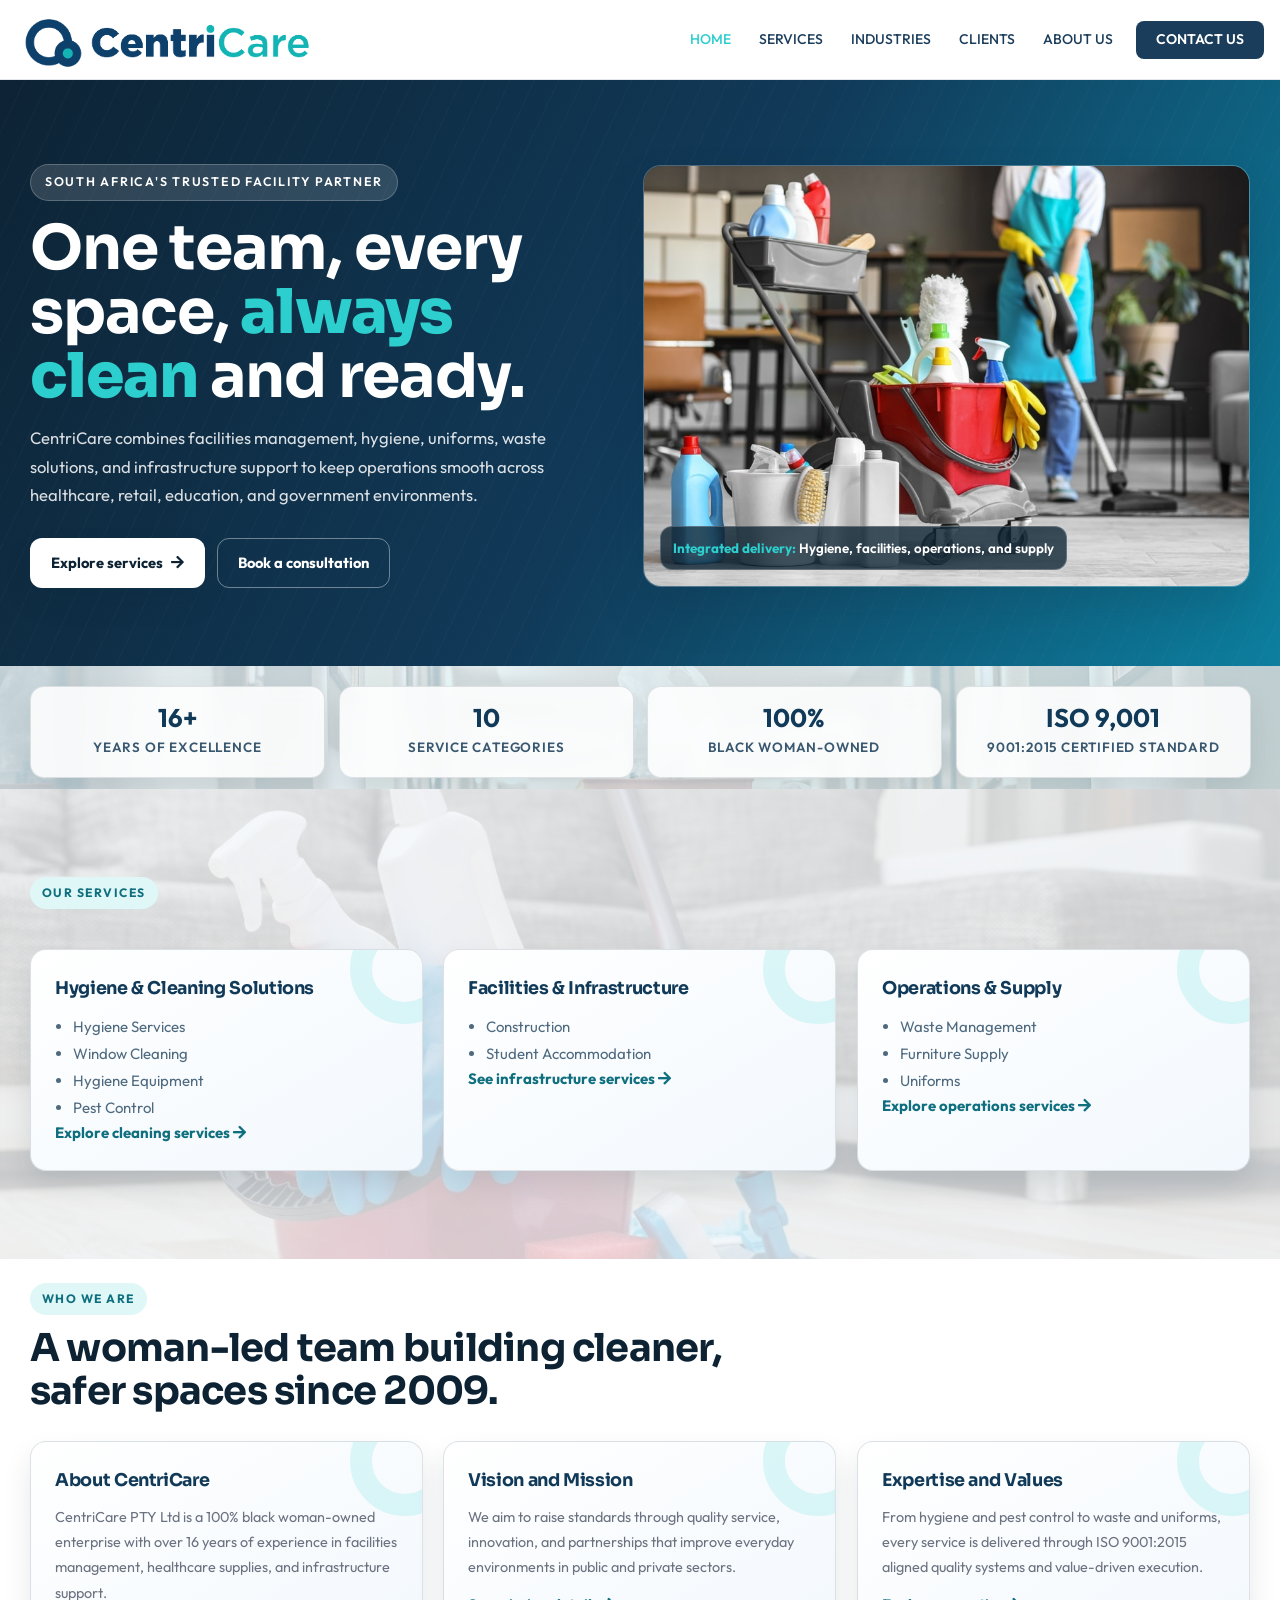
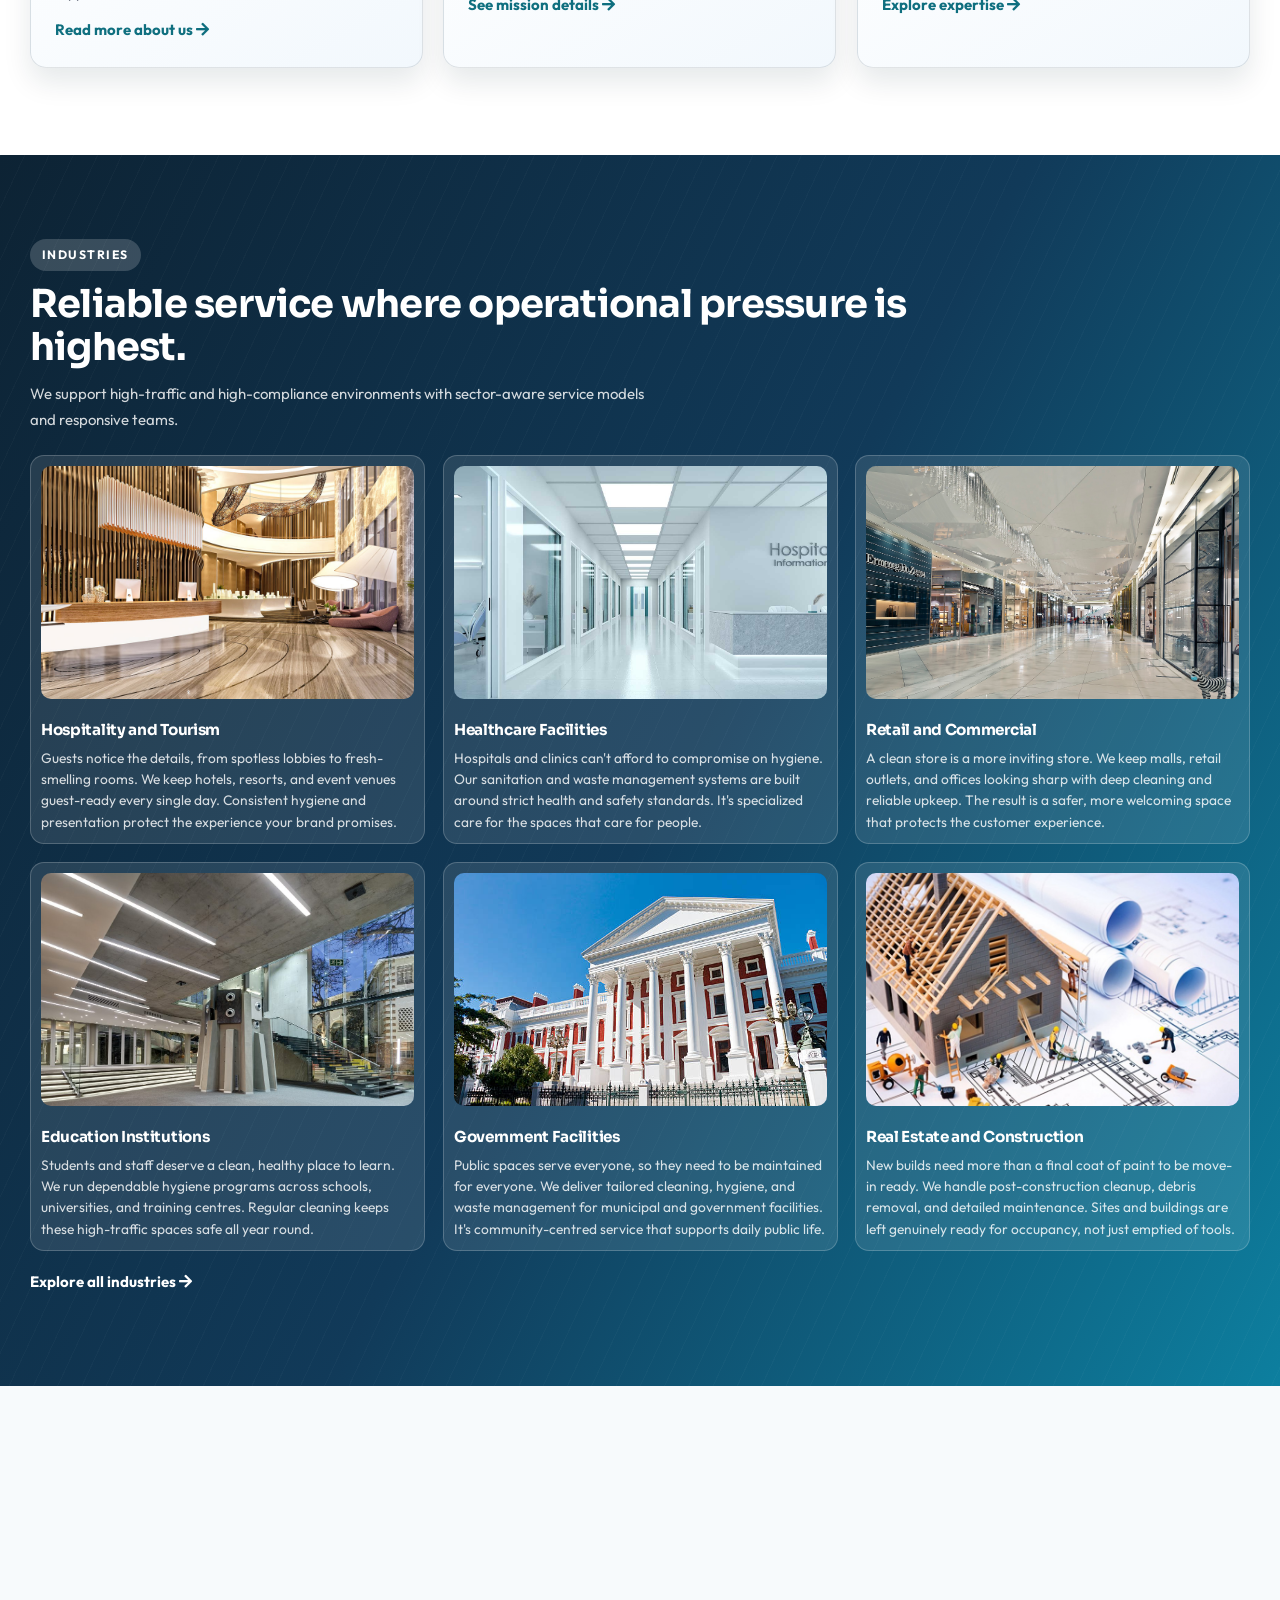
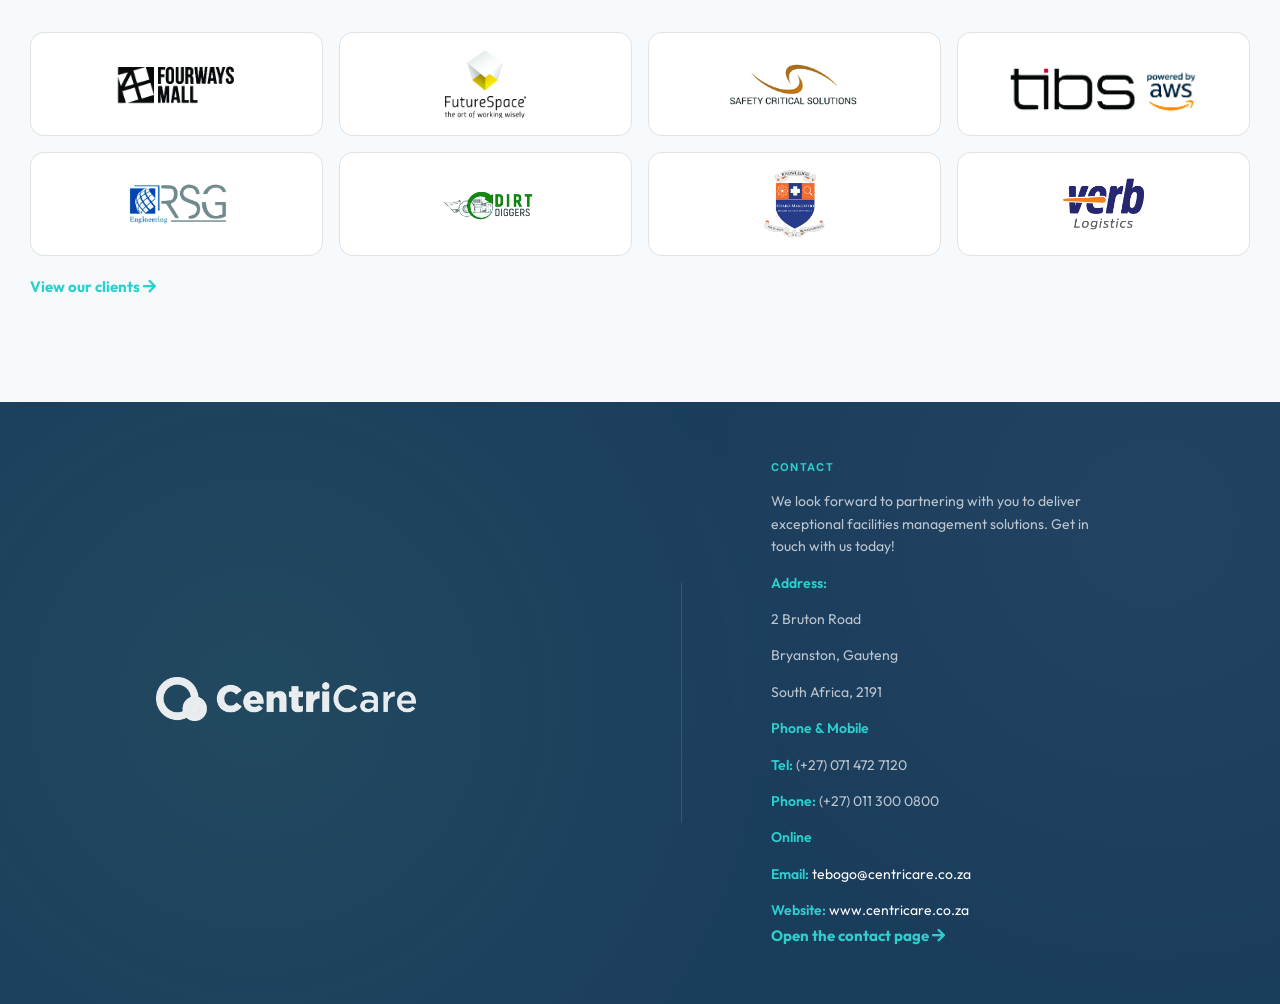
==== index.html @ 7c467eed "update the layout v2" ====
<!DOCTYPE html>
<html lang="en">

<head>
    <meta charset="utf-8">
    <meta content="width=device-width, initial-scale=1.0" name="viewport">
    <title>CentriCare | Facilities Management & Cleaning Services South Africa</title>
    <meta name="title" content="CentriCare | Facilities Management & Cleaning Services South Africa">
    <meta name="description" content="CentriCare provides facilities management, hygiene services, waste management, uniforms, and supply solutions in South Africa.">
    <meta name="robots" content="index, follow">
    <link href="img/favicon.png" rel="icon">
    <link href="https://cdnjs.cloudflare.com/ajax/libs/font-awesome/5.10.0/css/all.min.css" rel="stylesheet">
    <link href="css/pages.css?v=5" rel="stylesheet">
    <style>
        @import url('https://fonts.googleapis.com/css2?family=Sora:wght@300;400;500;600;700;800&family=Outfit:wght@400;500;600;700&display=swap');

        .cc-home-reinvent {
            --home-ink: #0d2334;
            --home-ocean: #113a59;
            --home-sky: #0d7f9f;
            --home-mint: #2dcece;
            --home-paper: #ffffff;
            --home-shadow: 0 24px 45px rgba(13, 35, 52, 0.16);
            --home-shadow-soft: 0 14px 28px rgba(13, 35, 52, 0.1);
            font-family: 'Outfit', 'DM Sans', sans-serif;
            color: var(--home-ink);
            background: radial-gradient(circle at 15% -5%, #d7f4ff 0%, rgba(215, 244, 255, 0) 40%), radial-gradient(circle at 90% 0%, rgba(45, 206, 206, 0.17) 0%, rgba(45, 206, 206, 0) 36%), #f7fafc;
        }

        .cc-home-reinvent h1,
        .cc-home-reinvent h2,
        .cc-home-reinvent h3,
        .cc-home-reinvent h4 {
            font-family: 'Sora', 'DM Sans', sans-serif;
            letter-spacing: -0.02em;
        }

        .cc-home-reinvent p {
            text-align: left;
        }

        .home-shell {
            width: min(1220px, calc(100% - 2.5rem));
            margin: 0 auto;
        }

        .home-hero {
            position: relative;
            overflow: hidden;
            background: linear-gradient(120deg, #0d2334 0%, #113a59 52%, #0d7f9f 100%);
            padding: 84px 0 78px;
            color: #ffffff;
        }

        .home-hero::before {
            content: '';
            position: absolute;
            inset: 0;
            background: repeating-linear-gradient(115deg, rgba(255, 255, 255, 0.05) 0, rgba(255, 255, 255, 0.05) 1px, transparent 1px, transparent 22px);
            opacity: 0.45;
            pointer-events: none;
        }

        .home-hero__layout {
            position: relative;
            display: grid;
            grid-template-columns: 1fr 1.06fr;
            gap: 40px;
            align-items: center;
            z-index: 1;
        }

        .home-kicker {
            display: inline-flex;
            align-items: center;
            gap: 8px;
            border-radius: 999px;
            background: rgba(255, 255, 255, 0.14);
            border: 1px solid rgba(255, 255, 255, 0.22);
            padding: 7px 14px;
            font-size: 0.78rem;
            text-transform: uppercase;
            letter-spacing: 0.14em;
            margin-bottom: 16px;
            font-weight: 600;
        }

        .home-title {
            font-size: clamp(2.2rem, 4.8vw, 4.1rem);
            line-height: 1.04;
            margin: 0 0 16px;
            max-width: 13ch;
            color: #fff;
        }

        .home-title strong {
            color: var(--home-mint);
            font-weight: 800;
        }

        .home-subtitle {
            margin: 0;
            font-size: 1.04rem;
            line-height: 1.72;
            max-width: 54ch;
            color: rgba(255, 255, 255, 0.85);
        }

        .home-hero__actions {
            margin-top: 28px;
            display: flex;
            flex-wrap: wrap;
            gap: 12px;
        }

        .home-hero__visual {
            position: relative;
            border-radius: 18px;
            overflow: hidden;
            border: 1px solid rgba(255, 255, 255, 0.22);
            box-shadow: var(--home-shadow);
            min-height: 420px;
            background: linear-gradient(165deg, rgba(255, 255, 255, 0.06), rgba(255, 255, 255, 0.02));
        }

        .home-hero__visual img {
            width: 100%;
            height: 100%;
            min-height: 420px;
            object-fit: cover;
            display: block;
        }

        .hero-visual__badge {
            position: absolute;
            left: 16px;
            bottom: 16px;
            background: rgba(13, 35, 52, 0.78);
            border: 1px solid rgba(255, 255, 255, 0.22);
            border-radius: 12px;
            padding: 10px 12px;
            color: #fff;
            font-size: 0.84rem;
            font-weight: 600;
        }

        .hero-visual__badge strong {
            color: var(--home-mint);
        }

        .home-btn {
            display: inline-flex;
            align-items: center;
            justify-content: center;
            gap: 8px;
            border-radius: 12px;
            padding: 12px 20px;
            font-size: 0.92rem;
            font-weight: 700;
            text-decoration: none;
            border: 1px solid transparent;
            transition: transform 0.25s ease, box-shadow 0.25s ease, background-color 0.25s ease;
        }

        .home-btn:hover {
            transform: translateY(-2px);
        }

        .home-btn--solid {
            background: #fff;
            color: var(--home-ink);
            box-shadow: var(--home-shadow-soft);
        }

        .home-btn--ghost {
            background: transparent;
            color: #fff;
            border-color: rgba(255, 255, 255, 0.4);
        }

        .home-hero__album {
            position: relative;
            min-height: 460px;
            perspective: 1000px;
        }

        .hero-album-card {
            position: absolute;
            width: min(260px, 42vw);
            background: #fff;
            border-radius: 16px;
            border: 1px solid rgba(13, 35, 52, 0.13);
            padding: 12px;
            box-shadow: var(--home-shadow);
            transform-origin: center center;
            transition: transform 0.35s ease;
            text-decoration: none;
            color: var(--home-ink);
            animation: heroFloat 5.5s ease-in-out infinite;
        }

        .hero-album-card:hover {
            transform: translateY(-8px) rotate(0deg) scale(1.02) !important;
        }

        .hero-album-card img {
            width: 100%;
            aspect-ratio: 4 / 3;
            object-fit: cover;
            border-radius: 10px;
            display: block;
            margin-bottom: 10px;
        }

        .hero-album-card span {
            display: inline-flex;
            align-items: center;
            justify-content: space-between;
            width: 100%;
            font-weight: 700;
            font-size: 0.88rem;
        }

        .hero-album-card--a { top: 6%; left: 10%; transform: rotate(-9deg); z-index: 2; animation-delay: 0.1s; }
        .hero-album-card--b { top: 2%; right: 8%; transform: rotate(8deg); z-index: 4; animation-delay: 0.9s; }
        .hero-album-card--c { top: 38%; left: 0; transform: rotate(-4deg); z-index: 5; animation-delay: 0.45s; }
        .hero-album-card--d { top: 44%; right: 4%; transform: rotate(10deg); z-index: 3; animation-delay: 1.2s; }
        .hero-album-card--e { top: 24%; left: 34%; transform: rotate(2deg); z-index: 6; animation-delay: 1.6s; }

        .home-stats {
            padding: 20px 0 0;
            margin-top: -38px;
            position: relative;
            z-index: 4;
        }

        .home-stats__inner {
            display: grid;
            gap: 14px;
            grid-template-columns: repeat(4, minmax(0, 1fr));
        }

        .home-stat {
            background: rgba(255, 255, 255, 0.86);
            border: 1px solid rgba(13, 35, 52, 0.12);
            backdrop-filter: blur(8px);
            padding: 18px 16px;
            border-radius: 14px;
            text-align: center;
            box-shadow: var(--home-shadow-soft);
        }

        .home-stat strong {
            display: block;
            color: var(--home-ocean);
            font-size: clamp(1.35rem, 2vw, 2rem);
            line-height: 1;
            margin-bottom: 4px;
        }

        .home-stat span {
            color: #39586f;
            font-size: 0.84rem;
            font-weight: 600;
            text-transform: uppercase;
            letter-spacing: 0.06em;
        }

        .home-merge {
            position: relative;
            overflow: hidden;
        }

        .home-merge::before {
            content: '';
            position: absolute;
            inset: 0;
            z-index: 0;
            opacity: 0.18;
            background-size: cover;
            background-position: center;
            filter: saturate(0.95);
            pointer-events: none;
        }

        .home-merge > section,
        .home-merge > .home-stats {
            position: relative;
            z-index: 1;
        }

        .home-merge--services::before {
            background-image: url('img/services/clean_3.jpg');
        }

        .home-merge--partners::before {
            background-image: url('img/clients/clean_3.jpg');
        }

        .home-section {
            padding: 88px 0;
        }

        .home-section--services,
        .home-section--about,
        .home-section--clients {
            position: relative;
            overflow: hidden;
        }

        .home-section--services::before,
        .home-section--about::before,
        .home-section--clients::before {
            content: '';
            position: absolute;
            inset: 0;
            z-index: 0;
            opacity: 0.18;
            background-size: cover;
            background-position: center;
            filter: saturate(0.95);
        }

        .home-section--services::before {
            background-image: url('img/services/clean_4.jpg');
        }

        .home-section--about::before {
            /* background-image: url('img/services/clean_2.jpg'); */
        }

        .home-section--services .home-shell,
        .home-section--about .home-shell,
        .home-section--clients .home-shell {
            position: relative;
            z-index: 1;
        }

        .service-group-list {
            margin: 0;
            padding-left: 18px;
            line-height: 1.8;
            color: #4f6a7f;
        }

        .section-head {
            max-width: 760px;
            margin-bottom: 28px;
        }

        .section-head__kicker {
            display: inline-flex;
            border-radius: 999px;
            background: #dff8f7;
            color: #0f6f7f;
            font-size: 0.76rem;
            font-weight: 700;
            letter-spacing: 0.12em;
            text-transform: uppercase;
            padding: 6px 12px;
            margin-bottom: 12px;
        }

        .section-head h2 {
            margin: 0 0 12px;
            color: var(--home-ink);
            font-size: clamp(1.7rem, 3vw, 2.8rem);
            line-height: 1.12;
        }

        .section-head p {
            margin: 0;
            color: #4f6a7f;
            max-width: 62ch;
            line-height: 1.72;
        }

        .service-album {
            display: grid;
            gap: 22px;
            grid-template-columns: repeat(5, minmax(0, 1fr));
        }

        .service-album-card {
            position: relative;
            display: block;
            padding: 10px;
            background: var(--home-paper);
            border-radius: 14px;
            border: 1px solid rgba(13, 35, 52, 0.14);
            box-shadow: var(--home-shadow-soft);
            text-decoration: none;
            color: var(--home-ink);
            transition: transform 0.28s ease, box-shadow 0.28s ease;
        }

        .service-album-card img {
            width: 100%;
            aspect-ratio: 4 / 5;
            object-fit: cover;
            border-radius: 10px;
            display: block;
        }

        .service-album-card h3 { margin: 10px 0 2px; font-size: 0.92rem; color: var(--home-ocean); }
        .service-album-card p { margin: 0; font-size: 0.74rem; color: #5b768c; text-transform: uppercase; letter-spacing: 0.07em; font-weight: 700; }
        .service-album-card:hover { transform: translateY(-8px) rotate(0deg) scale(1.02) !important; box-shadow: var(--home-shadow); }

        .tilt-left { transform: rotate(-4deg); }
        .tilt-right { transform: rotate(4deg); }
        .tilt-soft-left { transform: rotate(-2deg); }
        .tilt-soft-right { transform: rotate(2deg); }

        .story-grid {
            display: grid;
            grid-template-columns: repeat(3, minmax(0, 1fr));
            gap: 20px;
        }

        .story-card {
            position: relative;
            overflow: hidden;
            background: linear-gradient(150deg, #ffffff 0%, #f2f8fd 100%);
            border: 1px solid rgba(13, 35, 52, 0.12);
            border-radius: 16px;
            padding: 24px;
            box-shadow: var(--home-shadow-soft);
        }

        .story-card h3 { margin: 0 0 10px; color: var(--home-ocean); font-size: 1.1rem; }
        .story-card p { margin: 0 0 12px; color: #4f6a7f; line-height: 1.72; font-size: 0.95rem; }
        .story-card a { color: #0f6f7f; font-weight: 700; text-decoration: none; }
        .story-card::after { content: ''; position: absolute; top: -36px; right: -38px; width: 110px; height: 110px; border: 22px solid rgba(45, 206, 206, 0.15); border-radius: 50%; pointer-events: none; }

        .industry-pins {
            background: linear-gradient(160deg, #0f2b43 0%, #0f3d5e 62%, #0f6f7f 100%);
            color: #fff;
            border-radius: 24px;
            padding: 28px;
            position: relative;
            overflow: hidden;
        }

        .industry-pins::before { content: ''; position: absolute; inset: 0; background: radial-gradient(circle at 30% 20%, rgba(45, 206, 206, 0.3) 0%, rgba(45, 206, 206, 0) 40%); pointer-events: none; }

        .industry-grid {
            position: relative;
            z-index: 1;
            display: grid;
            grid-template-columns: repeat(3, minmax(0, 1fr));
            gap: 18px;
        }

        .industry-card { background: rgba(255, 255, 255, 0.1); border: 1px solid rgba(255, 255, 255, 0.2); border-radius: 14px; padding: 10px; backdrop-filter: blur(3px); }
        .industry-card img { width: 100%; aspect-ratio: 16 / 10; object-fit: cover; border-radius: 10px; margin-bottom: 10px; }
        .industry-card h3 { margin: 0 0 6px; font-size: 0.95rem; color: #fff; }
        .industry-card p { margin: 0; color: rgba(255, 255, 255, 0.82); font-size: 0.86rem; line-height: 1.55; }

        .clients-grid {
            display: grid;
            grid-template-columns: repeat(4, minmax(0, 1fr));
            gap: 16px;
        }

        .client-tile { background: #fff; border: 1px solid rgba(13, 35, 52, 0.12); border-radius: 14px; padding: 14px; display: flex; align-items: center; justify-content: center; min-height: 104px; transition: transform 0.25s ease, box-shadow 0.25s ease; }
        .client-tile:hover { transform: translateY(-4px); box-shadow: var(--home-shadow-soft); }
        .client-tile img { max-width: 100%; max-height: 68px; object-fit: contain; }

        @keyframes ccRotateIn {
            from { opacity: 0; transform: rotate(-10deg) scale(0.88); }
            to { opacity: 1; transform: rotate(0deg) scale(1); }
        }

        @keyframes ccSlideUp {
            from { opacity: 0; transform: translateY(32px); }
            to { opacity: 1; transform: translateY(0); }
        }

        [data-animate="rotate-in"].is-visible { animation-name: ccRotateIn; animation-duration: 0.72s; animation-fill-mode: both; animation-timing-function: cubic-bezier(0.2, 0.8, 0.2, 1); }
        [data-animate="slide-up"].is-visible { animation-name: ccSlideUp; animation-duration: 0.64s; animation-fill-mode: both; animation-timing-function: ease-out; }

        @media (max-width: 1160px) {
            .home-hero__layout { grid-template-columns: 1fr; gap: 30px; }
            .home-hero__album { min-height: 390px; max-width: 640px; margin: 0 auto; }
            .service-album { grid-template-columns: repeat(3, minmax(0, 1fr)); }
            .industry-grid, .story-grid, .home-stats__inner { grid-template-columns: repeat(2, minmax(0, 1fr)); }
            .clients-grid { grid-template-columns: repeat(3, minmax(0, 1fr)); }
            .home-hero__visual,
            .home-hero__visual img {
                min-height: 360px;
            }
        }

        @media (max-width: 760px) {
            .home-hero { padding: 64px 0 62px; }
            .home-shell { width: min(1220px, calc(100% - 1.2rem)); }
            .home-hero__album { min-height: auto; display: grid; grid-template-columns: 1fr 1fr; gap: 12px; }
            .hero-album-card { position: relative; width: 100%; top: auto !important; left: auto !important; right: auto !important; transform: rotate(0deg) !important; animation: none; }
            .home-hero__visual,
            .home-hero__visual img {
                min-height: 290px;
            }
            .home-stats { margin-top: -22px; }
            .home-section { padding: 70px 0; }
            .service-album, .industry-grid, .story-grid, .clients-grid, .home-stats__inner { grid-template-columns: 1fr; }
            .service-album-card, .tilt-left, .tilt-right, .tilt-soft-left, .tilt-soft-right { transform: rotate(0deg); }
        }

        @media (prefers-reduced-motion: reduce) {
            [data-animate], [data-animate].is-visible, .hero-album-card {
                animation: none !important;
                transition: none !important;
                transform: none !important;
                opacity: 1 !important;
            }
        }
    </style>
</head>

<body class="cc-storefront cc-home-reinvent">
    <nav class="cc-nav">
        <a href="index" class="cc-nav__brand">
            <img src="./img/CentriCare-logo.png" alt="CentriCare Logo" class="cc-nav__logo">
        </a>
        <button class="cc-nav__toggle" id="navToggle" aria-label="Toggle menu" aria-expanded="false">
            <span></span><span></span><span></span>
        </button>
        <div class="cc-nav__menu" id="navMenu">
            <a href="index" class="cc-nav__link active">Home</a>
            <a href="services" class="cc-nav__link">Services</a>
            <a href="industries" class="cc-nav__link">Industries</a>
            <a href="clients" class="cc-nav__link">Clients</a>
            <a href="about" class="cc-nav__link">About Us</a>
            <a href="contact" class="cc-nav__cta">Contact Us</a>
        </div>
    </nav>

    <section id="header" class="home-hero">
        <div class="home-shell home-hero__layout">
            <div>
                <div class="home-kicker" data-animate="fade-up">South Africa&apos;s trusted facility partner</div>
                <h1 class="home-title" data-animate="fade-up" style="animation-delay:0.08s;">
                    One team, every space, <strong>always clean</strong> and ready.
                </h1>
                <p class="home-subtitle" data-animate="fade-up" style="animation-delay:0.16s;">
                    CentriCare combines facilities management, hygiene, uniforms, waste solutions, and infrastructure support to keep operations smooth across healthcare, retail, education, and government environments.
                </p>
                <div class="home-hero__actions" data-animate="fade-up" style="animation-delay:0.24s;">
                    <a class="home-btn home-btn--solid" href="services">Explore services <i class="fas fa-arrow-right"></i></a>
                    <a class="home-btn home-btn--ghost" href="contact">Book a consultation</a>
                </div>
            </div>

            <div class="home-hero__visual" data-animate="fade-left" style="animation-delay:0.16s;" aria-label="Facilities service preview">
                <img src="img/services/clean_2.jpg" alt="CentriCare team delivering facilities and hygiene services">
                <div class="hero-visual__badge"><strong>Integrated delivery:</strong> Hygiene, facilities, operations, and supply</div>
            </div>
        </div>
    </section>

    <div class="home-merge home-merge--services">
        <section class="home-stats">
            <div class="home-shell">
                <div class="home-stats__inner" style="padding-bottom:10px;">
                    <div class="home-stat" data-animate="slide-up" style="animation-delay:0.06s;">
                        <strong class="count-up" data-target="16" data-suffix="+">0</strong>
                        <span>Years of excellence</span>
                    </div>
                    <div class="home-stat" data-animate="slide-up" style="animation-delay:0.12s;">
                        <strong class="count-up" data-target="10">0</strong>
                        <span>Service categories</span>
                    </div>
                    <div class="home-stat" data-animate="slide-up" style="animation-delay:0.18s;">
                        <strong class="count-up" data-target="100" data-suffix="%">0</strong>
                        <span>Black woman-owned</span>
                    </div>
                    <div class="home-stat" data-animate="slide-up" style="animation-delay:0.24s;">
                        <strong class="count-up" data-target="9001" data-prefix="ISO ">0</strong>
                        <span>9001:2015 certified standard</span>
                    </div>
                </div>
            </div>
        </section>

        <section id="services" class="home-section home-section--services">
            <div class="home-shell">
                <header class="section-head">
                    <span class="section-head__kicker" data-animate="fade-up">Our Services</span>
                </header>

                <div class="story-grid">
                    <article class="story-card" data-animate="fade-right">
                        <h3>Hygiene & Cleaning Solutions</h3>
                        <ul class="service-group-list">
                            <li>Hygiene Services</li>
                            <li>Window Cleaning</li>
                            <li>Hygiene Equipment</li>
                            <li>Pest Control</li>
                        </ul>
                        <a href="services#hygiene-services">Explore cleaning services <i class="fas fa-arrow-right"></i></a>
                    </article>
                    <article class="story-card" data-animate="fade-up" style="animation-delay:0.09s;">
                        <h3>Facilities & Infrastructure</h3>
                        <ul class="service-group-list">
                            <li>Construction</li>
                            <li>Student Accommodation</li>
                        </ul>
                        <a href="services#construction">See infrastructure services <i class="fas fa-arrow-right"></i></a>
                    </article>
                    <article class="story-card" data-animate="fade-left" style="animation-delay:0.14s;">
                        <h3>Operations & Supply</h3>
                        <ul class="service-group-list">
                            <li>Waste Management</li>
                            <li>Furniture Supply</li>
                            <li>Uniforms</li>
                        </ul>
                        <a href="services#waste-management">Explore operations services <i class="fas fa-arrow-right"></i></a>
                    </article>
                </div>
            </div>
        </section>
    </div>

    <section id="about" class="home-section home-section--about" style="padding-top:24px;">
        <div class="home-shell">
            <header class="section-head">
                <span class="section-head__kicker" data-animate="fade-up">Who We Are</span>
                <h2 data-animate="fade-up" style="animation-delay:0.05s;">A woman-led team building cleaner, safer spaces since 2009.</h2>
            </header>
            <div class="story-grid">
                <article class="story-card" data-animate="fade-right">
                    <h3>About CentriCare</h3>
                    <p>CentriCare PTY Ltd is a 100% black woman-owned enterprise with over 16 years of experience in facilities management, healthcare supplies, and infrastructure support.</p>
                    <a href="about#about_about">Read more about us <i class="fas fa-arrow-right"></i></a>
                </article>
                <article class="story-card" data-animate="fade-up" style="animation-delay:0.09s;">
                    <h3>Vision and Mission</h3>
                    <p>We aim to raise standards through quality service, innovation, and partnerships that improve everyday environments in public and private sectors.</p>
                    <a href="about#mission_about">See mission details <i class="fas fa-arrow-right"></i></a>
                </article>
                <article class="story-card" data-animate="fade-left" style="animation-delay:0.14s;">
                    <h3>Expertise and Values</h3>
                    <p>From hygiene and pest control to waste and uniforms, every service is delivered through ISO 9001:2015 aligned quality systems and value-driven execution.</p>
                    <a href="expertise">Explore expertise <i class="fas fa-arrow-right"></i></a>
                </article>
            </div>
        </div>
    </section>

    <section id="industries" class="home-hero" style="padding-top:5;">
        <div class="home-shell">
            <div  data-animate="fade-up">
                <header class="section-head" style="margin-bottom:22px;max-width:900px;">
                    <span class="section-head__kicker" style="background:rgba(255,255,255,0.18);color:#fff;" data-animate="fade-up">Industries</span>
                    <h2 style="color:#fff;animation-delay:0.05s;" data-animate="fade-up">Reliable service where operational pressure is highest.</h2>
                    <p style="color:rgba(255,255,255,0.82);animation-delay:0.1s;" data-animate="fade-up">We support high-traffic and high-compliance environments with sector-aware service models and responsive teams.</p>
                </header>

                <div class="industry-grid">
                    <article class="industry-card" data-animate="scale-in"><img src="img/industries/hotel.jpg" alt="Hospitality and tourism operations"><h3>Hospitality and Tourism</h3><p>Guests notice the details, from spotless lobbies to fresh-smelling rooms. We keep hotels, resorts, and event venues guest-ready every single day. Consistent hygiene and presentation protect the experience your brand promises.</p></article>
                    <article class="industry-card" data-animate="scale-in" style="animation-delay:0.08s;"><img src="img/industries/hospital.jpg" alt="Healthcare facilities"><h3>Healthcare Facilities</h3><p>Hospitals and clinics can't afford to compromise on hygiene. Our sanitation and waste management systems are built around strict health and safety standards. It's specialized care for the spaces that care for people.</p></article>
                    <article class="industry-card" data-animate="scale-in" style="animation-delay:0.16s;"><img src="img/industries/shop.jpg" alt="Retail environments"><h3>Retail and Commercial</h3><p>A clean store is a more inviting store. We keep malls, retail outlets, and offices looking sharp with deep cleaning and reliable upkeep. The result is a safer, more welcoming space that protects the customer experience.</p></article>
                    <article class="industry-card" data-animate="scale-in" style="animation-delay:0.24s;"><img src="img/industries/aula.jpg" alt="Education institutions"><h3>Education Institutions</h3><p>Students and staff deserve a clean, healthy place to learn. We run dependable hygiene programs across schools, universities, and training centres. Regular cleaning keeps these high-traffic spaces safe all year round.</p></article>
                    <article class="industry-card" data-animate="scale-in" style="animation-delay:0.32s;"><img src="img/industries/government.jpg" alt="Government facilities"><h3>Government Facilities</h3><p>Public spaces serve everyone, so they need to be maintained for everyone. We deliver tailored cleaning, hygiene, and waste management for municipal and government facilities. It's community-centred service that supports daily public life.</p></article>
                    <article class="industry-card" data-animate="scale-in" style="animation-delay:0.4s;"><img src="img/services/construction.jpg" alt="Construction sites"><h3>Real Estate and Construction</h3><p>New builds need more than a final coat of paint to be move-in ready. We handle post-construction cleanup, debris removal, and detailed maintenance. Sites and buildings are left genuinely ready for occupancy, not just emptied of tools.</p></article>
                </div>

                <p style="margin-top:18px;"><a href="industries" class="text-white text-decoration-none fw-bold">Explore all industries <i class="fas fa-arrow-right"></i></a></p>
            </div>
        </div>
    </section>

    <section id="clients" class="home-section home-section--clients" style="padding-top:5;">
        <div class="home-shell">
            <header class="section-head">
                <span class="section-head__kicker" data-animate="fade-up">Clients</span>
                <h2 data-animate="fade-up" style="animation-delay:0.05s;">Trusted by organizations that need reliability every day.</h2>
            </header>

            <div class="clients-grid">
                <div class="client-tile" data-animate="slide-up"><img src="./img/clients/img55.jpg" alt="Fourways Mall logo"></div>
                <div class="client-tile" data-animate="slide-up" style="animation-delay:0.05s;"><img src="./img/clients/img56.jpg" alt="Future Space logo"></div>
                <div class="client-tile" data-animate="slide-up" style="animation-delay:0.1s;"><img src="./img/clients/img57.jpg" alt="Safety Critical Solutions logo"></div>
                <div class="client-tile" data-animate="slide-up" style="animation-delay:0.15s;"><img src="./img/clients/img58.jpg" alt="Tibs logo"></div>
                <div class="client-tile" data-animate="slide-up" style="animation-delay:0.2s;"><img src="./img/clients/img59.jpg" alt="RSG Engineering logo"></div>
                <div class="client-tile" data-animate="slide-up" style="animation-delay:0.25s;"><img src="./img/clients/img60.jpg" alt="Dirt Diggers logo"></div>
                <div class="client-tile" data-animate="slide-up" style="animation-delay:0.3s;"><img src="./img/clients/smu.jpg" alt="SMU logo"></div>
                <div class="client-tile" data-animate="slide-up" style="animation-delay:0.35s;"><img src="./img/clients/verb.jpg" alt="Verb logo"></div>
            </div>

            <p style="margin-top:18px;"><a class="fw-bold text-teal text-decoration-none" href="clients">View our clients <i class="fas fa-arrow-right"></i></a></p>
        </div>
    </section>

    <section id="contact" class="contact-section">
        <div class="container">
            <div class="row align-items-center">
                <div class="col-md-6">
                    <div class="logo-container">
                        <img src="./img/CentriCare-logo-inverse.png" alt="CentriCare Logo White" width="100%">
                    </div>
                </div>

                <div class="col-md-1 d-none d-md-block">
                    <div class="v-line"></div>
                </div>

                <div class="col-md-5 ps-md-5">
                    <h6 class="contact-header">Contact</h6>
                    <p class="contact-detail">We look forward to partnering with you to deliver exceptional facilities management solutions. Get in touch with us today!</p>
                    <p class="contact-detail"><span class="text-teal">Address:</span></p>
                    <p class="contact-detail">2 Bruton Road</p>
                    <p class="contact-detail">Bryanston, Gauteng</p>
                    <p class="contact-detail">South Africa, 2191</p>

                    <p class="contact-detail"><span class="text-teal">Phone & Mobile</span></p>
                    <p class="contact-detail"><span class="text-teal">Tel:</span> (+27) 071 472 7120</p>
                    <p class="contact-detail"><span class="text-teal">Phone:</span> (+27) 011 300 0800</p>

                    <p class="contact-detail"><span class="text-teal">Online</span></p>
                    <p class="contact-detail"><span class="text-teal">Email:</span>
                        <a href="mailto:tebogo@centricare.co.za" class="text-white text-decoration-none">tebogo@centricare.co.za</a>
                    </p>
                    <p class="contact-detail"><span class="text-teal">Website:</span>
                        <a href="https://www.centricare.co.za" class="text-white text-decoration-none" target="_blank">www.centricare.co.za</a>
                    </p>

                    <a class="fw-bold text-teal text-decoration-none" href="contact">Open the contact page <i class="fas fa-arrow-right"></i></a>
                </div>
            </div>
        </div>
    </section>

    <a href="#header" class="back-to-top" aria-label="Back to top"><i class="fas fa-arrow-up"></i></a>

    <script>
        const navToggle = document.getElementById('navToggle');
        const navMenu = document.getElementById('navMenu');

        if (navToggle && navMenu) {
            navToggle.addEventListener('click', () => {
                const isOpen = navMenu.classList.toggle('is-open');
                navToggle.setAttribute('aria-expanded', String(isOpen));
            });

            navMenu.querySelectorAll('a').forEach(link => {
                link.addEventListener('click', () => {
                    navMenu.classList.remove('is-open');
                    navToggle.setAttribute('aria-expanded', 'false');
                });
            });
        }

        (function() {
            var els = document.querySelectorAll('[data-animate]');
            if (!els.length) return;
            if ('IntersectionObserver' in window) {
                var io = new IntersectionObserver(function(entries) {
                    entries.forEach(function(entry) {
                        if (entry.isIntersecting) {
                            entry.target.classList.add('is-visible');
                            io.unobserve(entry.target);
                        }
                    });
                }, { threshold: 0.1 });
                els.forEach(function(el) { io.observe(el); });
            } else {
                els.forEach(function(el) { el.classList.add('is-visible'); });
            }
        })();

        (function() {
            var counters = document.querySelectorAll('.count-up[data-target]');
            if (!counters.length) return;

            function animateCounter(el) {
                var target = Number(el.getAttribute('data-target')) || 0;
                var prefix = el.getAttribute('data-prefix') || '';
                var suffix = el.getAttribute('data-suffix') || '';
                var duration = 1500;
                var start = 0;
                var startTime = null;

                function step(timestamp) {
                    if (!startTime) startTime = timestamp;
                    var progress = Math.min((timestamp - startTime) / duration, 1);
                    var eased = 1 - Math.pow(1 - progress, 3);
                    var value = Math.floor(start + (target - start) * eased);
                    el.textContent = prefix + value.toLocaleString() + suffix;
                    if (progress < 1) {
                        requestAnimationFrame(step);
                    } else {
                        el.textContent = prefix + target.toLocaleString() + suffix;
                    }
                }

                requestAnimationFrame(step);
            }

            if ('IntersectionObserver' in window) {
                var seen = new WeakSet();
                var counterObserver = new IntersectionObserver(function(entries) {
                    entries.forEach(function(entry) {
                        if (entry.isIntersecting && !seen.has(entry.target)) {
                            seen.add(entry.target);
                            animateCounter(entry.target);
                            counterObserver.unobserve(entry.target);
                        }
                    });
                }, { threshold: 0.35 });

                counters.forEach(function(counter) {
                    counterObserver.observe(counter);
                });
            } else {
                counters.forEach(function(counter) {
                    animateCounter(counter);
                });
            }
        })();

        var btt = document.querySelector('.back-to-top');
        if (btt) {
            btt.style.opacity = '0';
            btt.style.transition = 'opacity 0.3s';
            window.addEventListener('scroll', function() {
                btt.style.opacity = window.scrollY > 400 ? '1' : '0';
            });
        }
    </script>
</body>

</html>
---- css/pages.css ----
/* =====================================================
   CentriCare — pages.css
   Unified design system for index.html, services.html,
   industries.html. Zero Bootstrap dependency.
   Incorporates full uniform.css design system.
   ===================================================== */

@import url('https://fonts.googleapis.com/css2?family=DM+Sans:ital,opsz,wght@0,9..40,300;0,9..40,400;0,9..40,500;0,9..40,600;0,9..40,700;1,9..40,400&family=DM+Mono:wght@400;500&display=swap');

/* =====================================================
   DESIGN TOKENS
   ===================================================== */
:root {
    /* Brand */
    --cc-teal:           #2dcece;   /* ← cyan from "ONE STOP" & logo accent & button */
    --cc-teal-light:     rgba(45, 206, 206, 0.13);
    --cc-teal-mid:       rgba(45, 206, 206, 0.30);
    --cc-navy:           #1b3d5c;   /* ← deep navy background */
    --cc-navy-soft:      rgba(27, 61, 92, 0.07);
    --cc-navy-border:    rgba(27, 61, 92, 0.12);
    --cc-blue:          #007bff;   /* ← used in logo */

    /* Accent palette — matched to the 8 service badge colours */
    --cc-orange:         #f5a623;   /* badge 01 - Cleaning */
    --cc-yellow:         #c8d400;   /* badge 03 - Hygiene Equipment */
    --cc-green:          rgba(0, 220, 50) ;   /* badge 03 alt / general green */
    --cc-lime:           #8bc34a;
    --cc-purple:         rgba(220, 60, 180) ;   /* badge 08 - Uniform */
    --cc-red:            #e53935;   /* badge 04 - Pest Control */
    --cc-pink:           #e91e8c;   /* badge 07 - Office Furniture */
    --cc-light-purple:   #9575cd;

    /* Surfaces */
    --cc-text:           #6b7280;
    --cc-bg:             #f4f7fa;
    --cc-surface:        #ffffff;

    /* Radii */
    --cc-radius-sm:      8px;
    --cc-radius-md:      12px;
    --cc-radius-lg:      18px;
    --cc-radius-full:    999px;

    /* Shadows */
    --cc-shadow-sm:      0 1px 3px rgba(27,61,92,0.07), 0 4px 12px rgba(27,61,92,0.05);
    --cc-shadow-md:      0 4px 16px rgba(27,61,92,0.10), 0 1px 4px rgba(27,61,92,0.06);

    /* Motion */
    --cc-transition:     150ms ease;

    /* Aliases */
    --teal:              var(--cc-teal);
    --teal-light:        var(--cc-teal-light);
    --teal-mid:          var(--cc-teal-mid);
    --navy:              var(--cc-navy);
    --navy-soft:         var(--cc-navy-soft);
    --navy-border:       var(--cc-navy-border);
    --red:               var(--cc-red);
    --text-gray:         var(--cc-text);
    --text-dark:         var(--cc-navy);
    --surface:           var(--cc-surface);
    --bg:                var(--cc-bg);
    --radius-sm:         var(--cc-radius-sm);
    --radius-md:         var(--cc-radius-md);
    --radius-lg:         var(--cc-radius-lg);
    --radius-full:       var(--cc-radius-full);
    --shadow-sm:         var(--cc-shadow-sm);
    --shadow-md:         var(--cc-shadow-md);
    --transition:        var(--cc-transition);
    --blue:              var(--cc-blue);
}

p {
    text-align: justify;
}

/* =====================================================
   RESET
   ===================================================== */
*, *::before, *::after { box-sizing: border-box; }

/* =====================================================
   BASE
   ===================================================== */
body {
    margin: 0;
    font-family: 'DM Sans', 'Segoe UI', sans-serif;
    font-size: 15px;
    line-height: 1.65;
    color: var(--cc-text);
    background-color: var(--cc-bg);
    -webkit-font-smoothing: antialiased;
}

h1, h2, h3, h4, h5, h6 {
    font-family: 'DM Sans', 'Segoe UI', sans-serif;
    letter-spacing: -0.01em;
}

.industry-header
{
    font-family: 'DM Sans', 'Segoe UI', sans-serif;
    letter-spacing: -0.01em;
    color: var(--cc-teal) !important;
}

/* =====================================================
   COLOUR UTILITIES
   ===================================================== */
.text-teal         { color: var(--cc-teal) !important; }
.text-navy         { color: var(--cc-navy) !important; }
.text-white        { color: #fff !important; }
.text-orange       { color: var(--cc-orange) !important; }
.text-yellow       { color: var(--cc-yellow) !important; }
.text-green        { color: var(--cc-green) !important; }
.text-lime         { color: var(--cc-lime) !important; }
.text-purple       { color: var(--cc-purple) !important; }
.text-red          { color: var(--cc-red) !important; }
.text-pink         { color: var(--cc-pink) !important; }
.text-light-purple { color: var(--cc-light-purple) !important; }

.bg-teal         { background-color: var(--cc-teal) !important; }
.bg-navy         { background-color: var(--cc-navy) !important; }
.bg-orange       { background-color: var(--cc-orange) !important; }
.bg-yellow       { background-color: var(--cc-yellow) !important; }
.bg-green        { background-color: var(--cc-green) !important; }
.bg-lime         { background-color: var(--cc-lime) !important; }
.bg-purple       { background-color: var(--cc-purple) !important; }
.bg-red          { background-color: var(--cc-red) !important; }
.bg-pink         { background-color: var(--cc-pink) !important; }
.bg-light-purple { background-color: var(--cc-light-purple) !important; }

/* =====================================================
   NAVBAR — self-contained, zero Bootstrap
   ===================================================== */
.cc-nav {
    display: flex;
    align-items: center;
    height: 80px;
    background: #ffffff;
    border-bottom: 1px solid var(--cc-navy-border);
    position: sticky;
    top: 0;
    z-index: 100;
    padding: 0;
}

/* Inner wrapper constrains nav content to 1280px */
.cc-nav > * { flex-shrink: 0; }

.cc-nav::before {
    content: none;
}

/* Constrain nav contents with a max-width inner flex */
.cc-nav {
    padding: 0 max(16px, calc((100% - 1280px) / 2));
}

.cc-nav__brand {
    display: flex;
    align-items: center;
    padding: 0 24px 0 0;
    height: 90px;
    text-decoration: none;
    flex-shrink: 0;
}

.cc-nav__logo {
    /* height: 70px; */
    width: auto;
    display: block;
    object-fit: contain;
}

.cc-nav__menu {
    display: flex;
    align-items: center;
    gap: 2px;
    margin-left: auto;
    text-transform: uppercase;
    font-weight: bold;
    font-size: 10rem !important;
}

.cc-nav__link {
    display: flex;
    align-items: center;
    height: 80px;
    padding: 0 13px;
    font-size: 0.875rem;
    font-weight: 500;
    color: var(--cc-navy);
    text-decoration: none;
    white-space: nowrap;
    transition: color var(--cc-transition);
}

.cc-nav__link:hover { color: var(--cc-navy); }
.cc-nav__link.active { color: var(--cc-teal); }

.cc-nav__cta {
    display: inline-flex;
    align-items: center;
    height: 38px;
    margin-left: 8px;
    padding: 0 20px;
    border-radius: var(--cc-radius-sm);
    font-size: 0.875rem;
    font-weight: 600;
    color: #fff;
    background: var(--cc-navy);
    text-decoration: none;
    transition: background var(--cc-transition);
    white-space: nowrap;
}

.cc-nav__cta:hover { background: #14304d; color: #fff; }

.cc-nav__toggle {
    display: none;
    flex-direction: column;
    justify-content: center;
    gap: 5px;
    width: 40px;
    height: 40px;
    margin-left: auto;
    padding: 8px;
    background: transparent;
    border: 1px solid var(--cc-navy-border);
    border-radius: var(--cc-radius-sm);
    cursor: pointer;
}

.cc-nav__toggle span {
    display: block;
    width: 100%;
    height: 2px;
    background: var(--cc-navy);
    border-radius: 2px;
}

/* =====================================================
   SPINNER
   ===================================================== */
#spinner { background: var(--cc-surface); }
.spinner-border.text-primary { color: var(--cc-teal) !important; }

/* =====================================================
   PAGE HEADER BANNER
   ===================================================== */
.pages-header {
    background: var(--cc-navy);
    padding: 56px max(24px, calc((100% - 1280px) / 2 + 24px)) 48px;
    border-bottom: 3px solid var(--cc-teal);
    position: relative;
    overflow: hidden;
}

.pages-header::before {
    content: '';
    position: absolute;
    inset: 0;
    background:
        radial-gradient(circle at 80% 50%, rgba(95, 196, 122, 0.12) 0%, transparent 55%),
        radial-gradient(circle at 10% 80%, rgba(255,255,255,0.04) 0%, transparent 40%);
    pointer-events: none;
}

.pages-header h1 {
    font-size: clamp(2rem, 4vw, 3rem) !important;
    font-weight: 700 !important;
    color: #fff !important;
    margin: 0 !important;
    letter-spacing: -0.02em;
    position: relative;
}

/* =====================================================
   SECTION LABEL / CC-HEADER-2
   ===================================================== */
.cc-header-2 {
    display: inline-flex;
    align-items: center;
    padding: 6px 16px;
    border-radius: var(--cc-radius-full);
    font-size: 1rem !important;
    font-weight: 800 !important;
    letter-spacing: 0.11em !important;
    text-transform: uppercase !important;
    color: #fff !important;
    margin-bottom: 18px;
    margin-top: 15px;
}

/* =====================================================
   HERO / HEADER SECTION (index.html)
   ===================================================== */
#header .bg-navy,
section#header .bg-navy {
    background-color: var(--cc-navy) !important;
    border-bottom: 3px solid var(--cc-teal);
    min-height: 70vh !important;
    display: flex !important;
    align-items: center !important;
}

#header .row {
    min-height: auto !important;
}

.header-title {
    font-size: clamp(1.8rem, 3.5vw, 2.8rem) !important;
    font-weight: 600 !important;
    color: #fff !important;
    line-height: 1.2 !important;
    letter-spacing: -0.015em;
    margin-bottom: 24px !important;
}

.header-title .fw-bold { font-weight: 700 !important; }
.header-title .text-teal { color: var(--cc-teal) !important; }

.cc-services-title {
    font-size: 0.65rem !important;
    font-weight: 700 !important;
    letter-spacing: 0.08em !important;
    text-transform: uppercase !important;
    color: rgba(255, 255, 255, 0.7) !important;
    margin-top: 10px !important;
    line-height: 1.4 !important;
    text-align: center;
}

/* Typography improvements for readability */
.small { font-size: 0.9rem !important; line-height: 1.7 !important; }

body p { line-height: 1.7; margin-bottom: 14px; }
body ul, body ol { line-height: 1.8; }

.cc-services-item {
    display: flex;
    flex-direction: column;
    align-items: center;
    text-align: center;
}

.cc-service-link {
    display: flex;
    flex-direction: column;
    align-items: center;
    color: inherit;
    text-decoration: none;
}

.cc-service-link:hover,
.cc-service-link:focus {
    color: inherit;
}

.cc-circle-container-sm {
    position: relative;
    width: 140px;
    height: 140px;
    display: flex;
    align-items: center;
    justify-content: center;
    margin-bottom: 12px;
}

.cc-circle-container-sm .cc-circle-main {
    width: 100%;
    height: 100%;
}

.cc-wall-image {
    width: 100%;
    height: 100%;
    min-height: 420px;
    object-fit: cover;
    display: block;
}

.letter-c-left,
.letter-c-right {
    position: absolute;
    top: 50%;
    transform: translateY(-50%);
    width: 400px;
    height: 400px;
    border-radius: 50%;
    border: 50px solid #f3fafd;
    opacity: 0.9;
    pointer-events: none;
}

.letter-c-left { left: -200px; }
.letter-c-right { right: -200px; }

.cc-about-quote,
.cc-quote-container {
    margin-top: 32px;
    margin-bottom: 24px;
    padding: 24px;
}

.cc-about-quote {
    color: var(--cc-navy);
    border-top: 2px solid var(--cc-navy);
    border-bottom: 2px solid var(--cc-navy);
    font-size: 0.95rem !important;
}

.cc-quote-container {
    border-top: 2px solid rgba(255,255,255,0.7);
    border-bottom: 2px solid rgba(255,255,255,0.7);
    padding-left: 0;
    padding-right: 0;
    font-size: 0.95rem !important;
}

.header-title-container {
    min-height: 100%;
}

.cc-icons-circle {
    position: absolute;
    top: 15%;
    left: -50px;
    width: 110px;
    height: 110px;
    background: var(--cc-navy);
    border-radius: 50%;
    display: flex;
    align-items: center;
    justify-content: center;
    font-size: 3rem;
    font-weight: 700;
    color: #fff;
    box-shadow: 0 8px 24px rgba(35, 57, 93, 0.25);
    z-index: 10;
    border: 6px solid #fff;
}

.cc-approach-block {
    padding: 1rem 1rem 1rem 5rem;
    border-radius: 35% 0 0 35%;
}

.cc-top-left-shape {
    background-color: var(--cc-teal);
    color: #fff;
    padding: 15px 50px 5px 50px;
    border-radius: 0 0 60px 0;
    position: absolute;
    top: 0;
    left: 0;
    font-size: 0.8rem;
    text-transform: uppercase;
    letter-spacing: 1px;
    display: flex;
    align-items: center;
}

.cc-bottom-right-shape {
    background-color: var(--cc-navy);
    color: #fff;
    padding: 15px 50px;
    border-radius: 60px 0 0 0;
    position: absolute;
    bottom: 0;
    right: 0;
    font-size: 0.8rem;
    text-transform: uppercase;
    letter-spacing: 1px;
    display: flex;
    align-items: center;
}

.cc-bottom-right-shape a {
    color: inherit;
    text-decoration: none;
}

.clients-logo-row {
    margin-top: 40px;
    margin-bottom: 40px;
    align-items: center;
    row-gap: 24px;
}

.clients-logo-col {
    flex: 1 0 0%;
    display: flex;
    align-items: center;
    justify-content: center;
    min-width: 110px;
}

.clients-logo-col img {
    max-width: 100%;
    height: auto;
    object-fit: contain;
}

.half-c-left {
    position: absolute;
    inset: auto auto 18px -130px;
    width: 260px;
    height: 260px;
    border-radius: 50%;
    border: 42px solid rgba(255,255,255,0.08);
    border-right-color: transparent;
    border-top-color: transparent;
    transform: rotate(-28deg);
    pointer-events: none;
}

.cc-logo-text {
    gap: 14px;
}

.logo-icon {
    position: relative;
    width: 120px;
    height: 120px;
    flex-shrink: 0;
}

.circle-outer {
    width: 100px;
    height: 100px;
    border: 8px solid #ffffff;
    border-radius: 50%;
    position: absolute;
    top: 0;
    left: 0;
}

.circle-inner {
    width: 45px;
    height: 45px;
    background-color: var(--cc-teal);
    border: 10px solid #ffffff;
    border-radius: 50%;
    position: absolute;
    bottom: 16px;
    right: 17px;
}

.bg-white { background-color: #fff !important; }
.position-fixed { position: fixed !important; }
.top-50 { top: 50% !important; }
.start-50 { left: 50% !important; }
.translate-middle { transform: translate(-50%, -50%) !important; }
.w-100 { width: 100% !important; }
.h-100 { height: 100% !important; }
.vh-100 { height: 100vh !important; }
.position-relative { position: relative !important; }
.text-decoration-none { text-decoration: none !important; }
.img-fluid { max-width: 100%; height: auto; }
.border-bottom { border-bottom: 1px solid var(--cc-navy-border) !important; }
.fs-1 { font-size: 2.5rem !important; }
.fs-2 { font-size: 2rem !important; }
.fw-light { font-weight: 300 !important; }
.me-2 { margin-right: 0.5rem !important; }
.me-4 { margin-right: 1.5rem !important; }
.ms-2 { margin-left: 0.5rem !important; }
.pe-5 { padding-right: 3rem !important; }
.ps-5 { padding-left: 3rem !important; }
.px-5 { padding-left: 3rem !important; padding-right: 3rem !important; }
.py-5 { padding-top: 3rem !important; padding-bottom: 3rem !important; }
.mb-3 { margin-bottom: 1rem !important; }
.mb-4 { margin-bottom: 1.5rem !important; }
.mt-1 { margin-top: 0.25rem !important; }
.mt-3 { margin-top: 1rem !important; }
.mt-4 { margin-top: 1.5rem !important; }
.my-1 { margin-top: 0.25rem !important; margin-bottom: 0.25rem !important; }
.my-5 { margin-top: 3rem !important; margin-bottom: 3rem !important; }

/* =====================================================
   SECTION SPACING
   ===================================================== */
section { margin-top: 0 !important; margin-bottom: 0 !important; }
section + section { margin-top: 0 !important; }


/* =====================================================
   QUOTE CARD
   ===================================================== */

.cc-quote-card {
    border-radius: var(--cc-radius-md);
    padding: 20px 24px;
    margin: 20px 0;
    position: relative;
    display: flex;
    align-items: flex-start;
    gap: 16px;
}

.cc-quote-mark {
    font-size: 10rem !important;
    line-height: 0.6;
    color: rgba(255, 255, 255, 0.35);
    font-family: Georgia, serif;
    flex-shrink: 0;
    margin-top: 8px;
}

.cc-quote-text {
    color: #fff !important;
    font-size: 2rem !important;
    line-height: 1.55;
    margin: 0;
    font-weight: 800;

    strong {
        font-weight: 700;
        color: var(--cc-teal);
    }
}

/* =====================================================
   SERVICES SECTION
   ===================================================== */
#services { background: var(--cc-bg); margin-top: 0 !important; }
#about { margin-top: 0 !important; }
#mission { margin-top: 0 !important; }
#approach { margin-top: 0 !important; }
#expertise { margin-top: 0 !important; }
#industries { margin-top: 0 !important; }
#clients { margin-top: 0 !important; }
#contact { margin-top: 0 !important; }
#values_about { margin-top: 60px !important; }
#mission_about { margin-top: 60px !important; }
#approach { margin-top: 60px !important; }

#services .row.border-bottom {
    border-color: var(--cc-navy-border) !important;
    padding: 40px 32px !important;
    margin: 0 !important;
    background: var(--cc-surface);
    transition: background var(--cc-transition);
}

#services .row.border-bottom:nth-child(odd) { background: var(--cc-bg); }

.cc-content-side { padding-left: 40px !important; }

.cc-service-list { margin-top: 16px; }

.cc-service-list p {
    font-size: 0.9rem;
    line-height: 1.75;
    color: var(--cc-text);
    margin-bottom: 14px;
    padding-left: 16px;
    border-left: 2px solid var(--cc-navy-border);
    transition: border-color var(--cc-transition);
}

.cc-service-list p:hover { border-left-color: var(--cc-teal); }

.cc-service-list p .fw-bold {
    font-weight: 600 !important;
    display: block;
    margin-bottom: 2px;
}

/* Circle visual containers */
.cc-circle-container {
    position: relative;
    width: 320px;
    height: 320px;
    flex-shrink: 0;
}

/* Service title under the circle visual */
.cc-service-title {
    display: flex;
    align-items: center;
    justify-content: center;
    gap: 8px;
}

/* Logo */
.logo-drawn {
    position: relative;
    width: 40px;
    height: 40px;
    flex-shrink: 0;
}

.outer-ring {
    width: 100%;
    height: 100%;
    border: 7px solid ;
    border-radius: 50%;
    box-sizing: border-box;
}

.dot-ring {
    position: absolute;
    width: 20px;
    height: 20px;
    right: -2px;
    bottom: -2px;
    border-radius: 50%;
    display: flex;
    align-items: center;
    justify-content: center;
}

.dot {
    width: 8px;
    height: 8px;
    border-radius: 50%;
    background: white;
}

/* Text */
.wordmark {
    font-size: 1.75rem;
    font-weight: 800;
    line-height: 1;
    white-space: nowrap;
}
/* Center the circle container for better alignment */
.cc-circle-container { margin: 0 auto; }

@media (min-width: 768px) {
    .cc-service-title { font-size: 1.25rem; margin-top: 16px; }
}

.cc-circle-main {
    width: 200px;
    height: 280px;
    border-radius: 50%;
    overflow: hidden;
    position: relative;
    box-shadow: var(--cc-shadow-md);
}

/* Single full-circle image (use when only one image should show inside the circle) */
.cc-circle-single-img {
    position: absolute;
    inset: 0;
    width: 100%;
    height: 100%;
    background-size: cover;
    background-position: center;
    background-repeat: no-repeat;
}

.cc-number-circle {
    position: absolute;
    bottom: 0;
    right: 0;
    width: 60px;
    height: 60px;
    border-radius: 50%;
    /* background: var(--cc-navy); */
    color: #fff;
    display: flex;
    align-items: center;
    justify-content: center;
    font-weight: 700;
    font-size: 1.1rem;
    letter-spacing: 0.02em;
    border: 3px solid var(--cc-surface);
    box-shadow: var(--cc-shadow-sm);
}

.cc-bottom-right-colored {
    position: absolute;
    bottom: 0;
    right: 0;
    width: 50%;
    height: 50%;
    display: flex;
    align-items: center;
    justify-content: center;
    padding: 12px;
}

.cc-bottom-right-colored p {
    font-size: 0.72rem !important;
    line-height: 1.5 !important;
    color: #fff !important;
    margin: 0 !important;
    font-weight: 500;
}

/* =====================================================
   INDUSTRIES SECTION
   ===================================================== */
#services .col-md-5.bg-navy,
.col-md-5.bg-navy {
    background-color: var(--cc-navy) !important;
    padding: 48px !important;
    position: relative;
    overflow: hidden;
}

.col-md-5.bg-navy::before {
    content: '';
    position: absolute;
    inset: 0;
    background: radial-gradient(circle at 80% 20%, rgba(95,196,122,0.10) 0%, transparent 55%);
    pointer-events: none;
}

.col-md-5.bg-navy p {
    color: rgba(255,255,255,0.75) !important;
    font-size: 0.93rem;
    line-height: 1.75;
    margin-bottom: 14px;
}

/* Industry cards */
.cc-shape-item {
    background: var(--cc-surface);
    border: 1px solid var(--cc-navy-border);
    border-radius: var(--cc-radius-lg);
    padding: 20px;
    display: flex;
    flex-direction: column;
    gap: 14px;
    height: 100%;
    transition: transform var(--cc-transition), box-shadow var(--cc-transition), border-color var(--cc-transition);
    box-shadow: var(--cc-shadow-sm);
}

.cc-shape-item:hover {
    transform: translateY(-3px);
    box-shadow: var(--cc-shadow-md);
    border-color: var(--cc-teal-mid);
}

/* .cc-shape-visual {
    position: relative;
    width: min(100%, 300px);
    aspect-ratio: 1 / 1;
    height: auto;
    margin: 0 auto;
    flex-shrink: 0;
}

.cc-partial-ring {
    position: absolute;
    inset: 0;
    border-radius: 50%;
    border: 6px solid var(--cc-navy);
    opacity: 0.12;
}

.cc-partial-photo {
    position: absolute;
    inset: 8px;
    border-radius: 50%;
    background: linear-gradient(135deg, var(--cc-teal-light), var(--cc-navy-soft));
    background-position: center;
    background-repeat: no-repeat;
    background-size: cover;
    border: 1px solid var(--cc-navy-border);
} */

.cc-shape-visual {
    position: relative;
    width: 220px;
    aspect-ratio: 1;
    margin: 0 auto;
}

/* Teal partial border */
.cc-partial-ring {
    position: absolute;
    inset: 0;
    border-radius: 50%;

    /* Creates the teal half-ring */
    background:
        conic-gradient(
            var(--cc-teal) 0deg 210deg,
            transparent 210deg 360deg
        );

    /* Thickness of the ring */
    -webkit-mask:
        radial-gradient(farthest-side,
            transparent calc(100% - 18px),
            #000 calc(100% - 18px));
    mask:
        radial-gradient(farthest-side,
            transparent calc(100% - 18px),
            #000 calc(100% - 18px));

    transform: rotate(90deg);
}

/* Actual photo */
.cc-partial-photo {
    position: absolute;
    inset: 18px; /* controls spacing from ring */
    border-radius: 50%;
    background-position: center;
    background-repeat: no-repeat;
    background-size: cover;
    overflow: hidden;
}

.cc-shape-text {
    min-width: 0;
}

/* Give the top intro row a sensible min-height instead of full-bleed */
#services > .container-fluid.p-0 > .row.g-0 {
    min-height: auto;
    align-items: center;
}

#services > .container-fluid.p-0 > .row.g-0 .col-md-7 {
    background: var(--cc-bg);
    padding: 48px !important;
}

#services > .container-fluid.p-0 > .row.g-0 .col-md-5.bg-navy {
    min-height: 380px;
}

.cc-shape-text h2 {
    font-size: 0.95rem !important;
    font-weight: 700 !important;
    color: var(--cc-teal) !important;
    margin: 0 0 6px !important;
    line-height: 1.3;
}

.cc-shape-text p {
    font-size: 0.84rem !important;
    color: var(--cc-text) !important;
    line-height: 1.65 !important;
    margin: 0 !important;
}

.home-industries {
    display: flex;
    flex-direction: column;
    gap: 24px;
}

.home-industries__grid {
    display: flex;
    flex-wrap: wrap;
    gap: 24px;
}

.home-industries__item {
    display: flex;
    flex: 1 1 calc(33.3333% - 16px);
    max-width: calc(33.3333% - 16px);
}

.home-industries__item .cc-shape-item {
    width: 100%;
}

.home-industries .section-link-inline {
    align-self: flex-start;
}

.container-fluid.px-5.py-5 {
    padding: 48px max(24px, calc((100% - 1400px) / 2 + 40px)) !important;
    background: var(--cc-bg);
}

.industries-row {
    display: flex;
    flex-wrap: wrap;
}

.cc-industry-col {
    display: flex;
    flex: 0 0 100%;
    max-width: 100%;
}

.cc-industry-col .cc-shape-item {
    width: 100%;
    flex-direction: column;
    align-items: stretch;
    gap: 14px;
}

/* =====================================================
   ABOUT SECTION
   ===================================================== */
#about { background: var(--cc-surface); }

#about .cc-wall-image {
    width: 100%;
    height: 100%;
    object-fit: cover;
    display: block;
}

#about .col-md-7 { padding: 48px 40px !important; }

#about p {
    font-size: 0.9rem;
    color: var(--cc-text);
    line-height: 1.75;
}

/* =====================================================
   LOGO ICON
   ===================================================== */
.cc-logo-text { gap: 14px; }

.logo-icon {
    position: relative;
    width: 48px;
    height: 48px;
    flex-shrink: 0;
}

.circle-outer {
    position: absolute;
    inset: 0;
    border-radius: 50%;
    border: 5px solid rgba(255,255,255,0.25);
}

.circle-inner {
    position: absolute;
    top: 50%;
    left: 50%;
    transform: translate(-50%, -50%);
    width: 16px;
    height: 16px;
    border-radius: 50%;
    background: var(--cc-teal);
}

.logo-text {
    font-size: 1.6rem !important;
    font-weight: 700 !important;
    color: #fff !important;
    letter-spacing: -0.02em;
}

/* =====================================================
   BACK TO TOP
   ===================================================== */
.back-to-top {
    position: fixed !important;
    right: 24px !important;
    bottom: 24px !important;
    width: 44px !important;
    height: 44px !important;
    padding: 0 !important;
    border-radius: 50% !important;
    background: var(--cc-navy) !important;
    border: none !important;
    color: #fff !important;
    box-shadow: 0 4px 16px rgba(27,58,92,0.25) !important;
    display: flex !important;
    align-items: center !important;
    justify-content: center !important;
    font-size: 0.9rem !important;
    transition: background var(--cc-transition), transform var(--cc-transition) !important;
    z-index: 90;
    text-decoration: none;
    cursor: pointer;
}

.back-to-top:hover {
    background: #14304d !important;
    transform: translateY(-2px);
    color: #fff;
}

/* =====================================================
   FOOTER / CONTACT SECTION
   ===================================================== */
.contact-section {
    background: var(--cc-navy) !important;
    padding: 56px 24px !important;
    position: relative;
    overflow: hidden;
}

.service-section {
    /* background: var(--cc-navy) !important; */
    padding: 56px 24px !important;
    position: relative;
    overflow: hidden;
}

.contact-section::before {
    content: '';
    position: absolute;
    inset: 0;
    background:
        radial-gradient(circle at 20% 50%, rgba(95,196,122,0.09) 0%, transparent 50%),
        radial-gradient(circle at 90% 20%, rgba(255,255,255,0.03) 0%, transparent 40%);
    pointer-events: none;
}

.contact-section .container {
    position: relative;
    max-width: 960px;
    margin: 0 auto;
    padding: 0 16px;
}

.logo-container { padding-right: 40px; }

.logo-container img {
    max-width: 260px;
    width: 100% !important;
    height: auto !important;
    filter: brightness(0) invert(1);
    opacity: 0.9;
}

.v-line {
    width: 1px;
    height: 240px;
    background: rgba(255,255,255,0.12);
    margin: 0 auto;
}

.contact-header {
    font-size: 0.7rem !important;
    font-weight: 800 !important;
    letter-spacing: 0.12em !important;
    text-transform: uppercase !important;
    color: var(--cc-teal) !important;
    margin: 20px 0 6px !important;
}

.contact-header:first-child { margin-top: 0 !important; }

.contact-detail {
    font-size: 0.875rem !important;
    color: rgba(255,255,255,0.7) !important;
    margin-bottom: 2px !important;
    line-height: 1.6 !important;
}

.contact-detail .text-teal {
    color: var(--cc-teal) !important;
    font-weight: 600;
}

.footer-note {
    margin-top: 24px;
    padding-top: 20px;
    border-top: 1px solid rgba(255,255,255,0.10);
}

.footer-note p {
    font-size: 0.8rem !important;
    color: rgba(255,255,255,0.45) !important;
    line-height: 1.7 !important;
}

/* =====================================================
   SECTION SPACING HELPERS
   ===================================================== */
section.overflow-hidden.pt-5 { padding-top: 0 !important; }

/* =====================================================
   PAGE WRAPPER (uniform.css compat)
   ===================================================== */
.page {
    max-width: 1200px;
    margin: 0 auto;
    padding: 32px 24px 80px;
}

/* =====================================================
   INDEX-STYLE BODY SYSTEM (INNER PAGES)
   ===================================================== */
.body-showcase {
    display: flex;
    flex-direction: column;
    gap: 20px;
}

.body-panel {
    background: linear-gradient(180deg, #f4fbff 0%, #ffffff 100%);
    border: 1px solid rgba(13, 35, 52, 0.14);
    border-radius: 18px;
    box-shadow: 0 16px 32px rgba(13, 35, 52, 0.08);
    padding: 24px;
}

.body-head {
    margin: 0 0 16px;
    max-width: 780px;
}

.body-kicker {
    display: inline-flex;
    align-items: center;
    border-radius: 999px;
    background: #dff8f7;
    color: #0f6f7f;
    font-size: 0.74rem;
    font-weight: 700;
    letter-spacing: 0.12em;
    text-transform: uppercase;
    padding: 6px 12px;
    margin-bottom: 10px;
}

.body-head h2 {
    margin: 0 0 10px;
    color: var(--cc-navy);
    font-size: clamp(1.5rem, 3vw, 2.4rem);
    line-height: 1.14;
}

.body-head p {
    margin: 0;
    color: #4f6a7f;
    line-height: 1.72;
}

.body-grid {
    display: grid;
    gap: 16px;
    grid-template-columns: repeat(3, minmax(0, 1fr));
}

.body-grid--2 {
    grid-template-columns: repeat(2, minmax(0, 1fr));
}

.body-card {
    position: relative;
    overflow: hidden;
    background: #fff;
    border: 1px solid rgba(13, 35, 52, 0.14);
    border-radius: 14px;
    box-shadow: 0 10px 22px rgba(13, 35, 52, 0.08);
    padding: 14px;
}

.body-card img {
    width: 100%;
    aspect-ratio: 16 / 10;
    object-fit: cover;
    border-radius: 10px;
    margin-bottom: 10px;
}

.body-card h3 {
    margin: 0 0 6px;
    color: var(--cc-navy);
    font-size: 1rem;
}

.body-card p {
    margin: 0;
    color: var(--cc-text);
    line-height: 1.65;
    font-size: 0.92rem;
}

.body-card--logo {
    display: flex;
    align-items: center;
    justify-content: center;
    min-height: 118px;
    padding: 14px;
}

.body-card--logo img {
    margin: 0;
    width: 100%;
    max-height: 72px;
    object-fit: contain;
    aspect-ratio: auto;
}

.body-list {
    margin: 0;
    padding-left: 18px;
    line-height: 1.78;
    color: var(--cc-text);
}

.body-inline-link {
    display: inline-flex;
    align-items: center;
    gap: 8px;
    margin-top: 10px;
    color: var(--cc-teal);
    text-decoration: none;
    font-weight: 700;
}

.body-inline-link:hover {
    color: #0f8f8f;
}

/* Storefront page max-width wrapper */
.cc-storefront > section,
.cc-storefront > header.pages-header {
    max-width: 100%;
}

.cc-storefront #services {
    max-width: 1400px;
    margin-left: auto;
    margin-right: auto;
}

.cc-storefront .contact-section .container {
    max-width: 1000px;
}

/* =====================================================
   HERO GRID (uniform.css storefront)
   ===================================================== */
.hero {
    display: grid;
    grid-template-columns: 1fr 340px;
    gap: 20px;
    margin-bottom: 20px;
}

.hero-card,
.side-card {
    background: var(--cc-surface);
    border: 1px solid var(--cc-navy-border);
    border-radius: var(--cc-radius-lg);
    padding: 28px 32px;
    box-shadow: var(--cc-shadow-sm);
}

.side-card {
    display: flex;
    flex-direction: column;
    gap: 0;
}

.hero h1 {
    font-size: clamp(1.6rem, 2.5vw, 2.2rem);
    font-weight: 700;
    color: var(--cc-navy);
    margin: 10px 0 12px;
    line-height: 1.2;
    letter-spacing: -0.02em;
}

.hero h2 {
    font-size: clamp(1rem, 1.6vw, 1.2rem);
    font-weight: 600;
    color: var(--cc-navy);
    margin: 10px 0 0;
    line-height: 1.35;
}

.lede {
    margin: 0;
    color: var(--cc-text);
    line-height: 1.7;
    font-size: 0.95rem;
}

/* =====================================================
   PAGE SPLIT LAYOUTS
   ===================================================== */
.page-split {
    display: grid;
    grid-template-columns: minmax(0, 1fr) minmax(0, 1fr);
    gap: 20px;
    margin-bottom: 20px;
}

.page-split__media,
.page-split__content {
    background: var(--cc-surface);
    border: 1px solid var(--cc-navy-border);
    border-radius: var(--cc-radius-lg);
    box-shadow: var(--cc-shadow-sm);
    overflow: hidden;
}

.page-split__media {
    position: relative;
    min-height: 420px;
}

.page-split__media .cc-wall-image {
    min-height: 100%;
}

.page-split__content {
    padding: 28px 32px;
    display: flex;
    flex-direction: column;
    justify-content: center;
}

.page-split__content .lede:last-child,
.page-split__content p:last-child {
    margin-bottom: 0;
}

.page-split__actions {
    display: flex;
    flex-wrap: wrap;
    gap: 12px;
    margin-top: 20px;
}

.page-split__link {
    display: inline-flex;
    align-items: center;
    gap: 8px;
    color: var(--cc-navy);
    text-decoration: none;
    font-weight: 700;
}

.page-split__link:hover {
    color: var(--cc-teal);
}

.page-split__list {
    margin: 0;
    padding-left: 18px;
    line-height: 1.8;
}

.page-split__list li + li {
    margin-top: 8px;
}

.page-split--clients .page-split__media {
    padding: 28px;
    background: #fff;
}

.page-split--full {
    grid-template-columns: minmax(0, 1fr);
}

.page-split--full .page-split__media {
    min-height: auto;
}

.page-split--clients .client-logo-grid {
    height: 100%;
    display: grid;
    grid-template-columns: repeat(2, minmax(0, 1fr));
    gap: 14px;
    align-content: center;
    background: #fff;
}

.page-split--clients .client-logo-tile {
    width: 100%;
    height: 110px;
    object-fit: contain;
    background: #f8fafc;
    border: 1px solid var(--cc-navy-border);
    border-radius: 12px;
    padding: 10px;
}

.page-split--full .client-logo-grid {
    height: 100%;
    display: flex;
    flex-wrap: nowrap;
    align-items: center;
    gap: 14px;
    overflow-x: auto;
    background: #fff;
    padding: 28px;
}

.page-split--full .client-logo-tile {
    flex: 0 0 calc((100% - 70px) / 6);
    min-width: 140px;
    height: 110px;
    object-fit: contain;
    background: #f8fafc;
    border: 1px solid var(--cc-navy-border);
    border-radius: 12px;
    padding: 10px;
}

.page-split--contact .page-split__media {
    background: var(--cc-navy);
    display: flex;
    align-items: center;
    justify-content: center;
    padding: 32px;
}

.page-split--contact .contact-logo {
    max-width: 260px;
    width: 100%;
    height: auto;
    filter: brightness(0) invert(1);
    opacity: 0.95;
}

/* =====================================================
   EYEBROW
   ===================================================== */
.eyebrow {
    display: inline-flex;
    align-items: center;
    gap: 7px;
    font-size: 1rem;
    font-weight: 700;
    letter-spacing: 0.13em;
    text-transform: uppercase;
    color: var(--cc-navy);
    opacity: 0.7;
}

.dot {
    width: 6px;
    height: 6px;
    border-radius: 50%;
    background: var(--cc-teal);
    flex-shrink: 0;
}

/* =====================================================
   API BLOCK
   ===================================================== */
.api-block {
    margin-top: 20px;
    padding-top: 20px;
    border-top: 1px solid var(--cc-navy-border);
}

.api-label {
    font-size: 0.75rem;
    font-weight: 700;
    letter-spacing: 0.08em;
    text-transform: uppercase;
    color: var(--cc-navy);
    opacity: 0.6;
    display: block;
    margin-bottom: 10px;
}

.hint-list {
    margin: 0;
    padding-left: 16px;
    font-size: 0.875rem;
    line-height: 1.8;
    color: var(--cc-text);
}

/* =====================================================
   TOOLBAR
   ===================================================== */
.toolbar {
    background: var(--cc-surface);
    border: 1px solid var(--cc-navy-border);
    border-radius: var(--cc-radius-lg);
    padding: 18px 20px;
    display: grid;
    grid-template-columns: 1fr 220px auto;
    gap: 14px;
    align-items: end;
    margin-bottom: 16px;
    box-shadow: var(--cc-shadow-sm);
}

.field {
    display: flex;
    flex-direction: column;
    gap: 6px;
}

.field span {
    font-size: 0.7rem;
    font-weight: 700;
    letter-spacing: 0.1em;
    text-transform: uppercase;
    color: var(--cc-navy);
    opacity: 0.65;
}

.field input,
.field select {
    height: 42px;
    border: 1px solid var(--cc-navy-border);
    border-radius: var(--cc-radius-sm);
    background: var(--cc-bg);
    padding: 0 12px;
    font: inherit;
    font-size: 0.875rem;
    color: var(--cc-navy);
    outline: none;
    transition: border-color var(--cc-transition), box-shadow var(--cc-transition);
    -webkit-appearance: none;
    appearance: none;
}

.field input:focus,
.field select:focus {
    border-color: var(--cc-teal);
    box-shadow: 0 0 0 3px rgba(95, 196, 122, 0.18);
    background: #fff;
}

.field select {
    background-image: url("data:image/svg+xml,%3Csvg xmlns='http://www.w3.org/2000/svg' width='12' height='8' viewBox='0 0 12 8'%3E%3Cpath d='M1 1l5 5 5-5' stroke='%231b3a5c' stroke-width='1.5' fill='none' stroke-linecap='round'/%3E%3C/svg%3E");
    background-repeat: no-repeat;
    background-position: right 12px center;
    padding-right: 34px;
}

/* =====================================================
   BUTTONS
   ===================================================== */
.button-row,
.cart-actions,
.card-cart-row {
    display: flex;
    gap: 8px;
    flex-wrap: wrap;
    align-items: center;
}

.primary,
.secondary,
.action-link {
    display: inline-flex;
    align-items: center;
    justify-content: center;
    height: 42px;
    padding: 0 16px;
    border-radius: var(--cc-radius-sm);
    font: inherit;
    font-size: 0.875rem;
    font-weight: 600;
    text-decoration: none;
    border: 1px solid transparent;
    cursor: pointer;
    transition: background var(--cc-transition), border-color var(--cc-transition), color var(--cc-transition), transform var(--cc-transition);
    white-space: nowrap;
}

.primary { background: var(--cc-navy); color: #fff; }
.primary:hover { background: #14304d; transform: translateY(-1px); }

.secondary,
.action-link.secondary {
    background: transparent;
    color: var(--cc-navy);
    border-color: var(--cc-navy-border);
}

.secondary:hover,
.action-link.secondary:hover { background: var(--cc-navy-soft); }

/* =====================================================
   STATUS / PILL
   ===================================================== */
.status-row {
    display: flex;
    align-items: center;
    gap: 8px;
    margin-bottom: 16px;
}

.pill {
    display: inline-flex;
    align-items: center;
    gap: 6px;
    height: 32px;
    padding: 0 12px;
    border-radius: var(--cc-radius-full);
    font-size: 0.78rem;
    font-weight: 600;
    border: 1px solid var(--cc-navy-border);
    background: var(--cc-surface);
    color: var(--cc-navy);
}

#statusPill[data-tone="success"] {
    border-color: var(--cc-teal-mid);
    background: var(--cc-teal-light);
    color: #2a7a45;
}

#statusPill[data-tone="error"] {
    border-color: rgba(217, 106, 106, 0.35);
    background: rgba(217, 106, 106, 0.08);
    color: #b84444;
}

/* =====================================================
   GRID + CARDS
   ===================================================== */
.grid-shell {
    background: var(--cc-surface);
    border: 1px solid var(--cc-navy-border);
    border-radius: var(--cc-radius-lg);
    padding: 20px;
    box-shadow: var(--cc-shadow-sm);
}

.grid {
    display: grid;
    grid-template-columns: repeat(4, minmax(0, 1fr));
    gap: 20px;
}

.card {
    background: var(--cc-bg);
    border: 1px solid var(--cc-navy-border);
    border-radius: var(--cc-radius-md);
    padding: 16px;
    display: flex;
    flex-direction: column;
    transition: transform var(--cc-transition), box-shadow var(--cc-transition), border-color var(--cc-transition);
}

.card:hover {
    transform: translateY(-3px);
    box-shadow: var(--cc-shadow-md);
    border-color: var(--cc-teal-mid);
}

.card-media {
    width: 100%;
    aspect-ratio: 1 / 1;
    border-radius: var(--cc-radius-sm);
    overflow: hidden;
    background: #fff;
    border: 1px solid var(--cc-navy-border);
    margin-bottom: 14px;
    display: grid;
    place-items: center;
}

.card-media img {
    width: 100%;
    height: 100%;
    object-fit: contain;
}

.fallback {
    text-align: center;
    color: var(--cc-text);
    font-size: 0.8rem;
    padding: 12px;
    opacity: 0.6;
}

.card h3 {
    margin: 0 0 8px;
    font-size: 0.9rem;
    font-weight: 600;
    color: var(--cc-navy);
    line-height: 1.35;
}

.meta {
    display: flex;
    flex-wrap: wrap;
    gap: 6px;
    margin-bottom: 10px;
}

.tag {
    padding: 3px 9px;
    border-radius: var(--cc-radius-full);
    font-size: 0.68rem;
    font-weight: 700;
    letter-spacing: 0.04em;
    background: var(--cc-teal-light);
    color: var(--cc-navy);
}

.details {
    font-size: 0.8rem;
    line-height: 1.6;
    color: var(--cc-text);
    flex: 1;
}

.details code {
    font-family: 'DM Mono', monospace;
    font-size: 0.78rem;
    color: var(--cc-navy);
    background: var(--cc-navy-soft);
    border-radius: 4px;
    padding: 1px 5px;
}

/* =====================================================
   QTY INPUT
   ===================================================== */
.qty-field {
    display: flex;
    align-items: center;
    gap: 8px;
}

.qty-field span {
    font-size: 0.7rem;
    font-weight: 700;
    letter-spacing: 0.08em;
    text-transform: uppercase;
    color: var(--cc-navy);
    opacity: 0.6;
}

.qty-input {
    width: 62px;
    height: 38px;
    text-align: center;
    border: 1px solid var(--cc-navy-border);
    border-radius: var(--cc-radius-sm);
    background: #fff;
    font: inherit;
    font-size: 0.875rem;
    color: var(--cc-navy);
    outline: none;
    transition: border-color var(--cc-transition), box-shadow var(--cc-transition);
    padding: 0 8px;
}

.qty-input:focus {
    border-color: var(--cc-teal);
    box-shadow: 0 0 0 3px rgba(95, 196, 122, 0.18);
}

input[type=number]::-webkit-outer-spin-button,
input[type=number]::-webkit-inner-spin-button { -webkit-appearance: none; margin: 0; }
input[type=number] { appearance: textfield; -moz-appearance: textfield; }


.card-cart-row {
    margin-top: auto;
    padding-top: 14px;
    align-items: flex-end;
}

.card-cart-row .primary {
    flex: 1 1 130px;
    height: 40px;
    font-size: 0.82rem;
}

/* =====================================================
   EMPTY STATE
   ===================================================== */
.empty-state {
    background: var(--cc-surface);
    border: 1px solid var(--cc-navy-border);
    border-radius: var(--cc-radius-lg);
    padding: 24px;
    display: none;
    margin-top: 16px;
    color: var(--cc-text);
    box-shadow: var(--cc-shadow-sm);
}

.empty-state.is-visible { display: block; }

/* =====================================================
   FLOATING CART BUTTON
   ===================================================== */
.floating-cart-button {
    position: fixed;
    right: 24px;
    bottom: 24px;
    z-index: 50;
    background: var(--cc-navy);
    color: #fff;
    font-weight: 700;
    font-size: 0.875rem;
    text-decoration: none;
    padding: 12px 22px;
    border-radius: var(--cc-radius-full);
    box-shadow: 0 8px 24px rgba(27, 58, 92, 0.28);
    transition: background var(--cc-transition), transform var(--cc-transition);
}

.floating-cart-button:hover {
    background: #14304d;
    transform: translateY(-2px);
}

/* =====================================================
   TOAST
   ===================================================== */
.toast {
    position: fixed;
    left: 50%;
    bottom: 28px;
    transform: translateX(-50%) translateY(12px);
    opacity: 0;
    pointer-events: none;
    transition: opacity 160ms ease, transform 160ms ease;
    background: var(--cc-navy);
    color: #fff;
    font-size: 0.85rem;
    font-weight: 600;
    padding: 10px 18px;
    border-radius: var(--cc-radius-full);
    z-index: 200;
    white-space: nowrap;
}

.toast.is-visible {
    opacity: 1;
    transform: translateX(-50%) translateY(0);
}

/* =====================================================
   CHECKOUT / CART PAGE
   ===================================================== */
.checkout-shell {
    background: var(--cc-surface);
    border: 1px solid var(--cc-navy-border);
    border-radius: var(--cc-radius-lg);
    padding: 24px;
    box-shadow: var(--cc-shadow-sm);
}

.checkout-head {
    display: flex;
    justify-content: space-between;
    align-items: flex-start;
    gap: 16px;
    margin-bottom: 20px;
}

.checkout-head h2 {
    font-size: 1.3rem;
    font-weight: 700;
    color: var(--cc-navy);
    margin: 10px 0 0;
    letter-spacing: -0.01em;
}

.checkout-copy {
    margin: 6px 0 0;
    font-size: 0.875rem;
    color: var(--cc-text);
}

.checkout-total {
    min-width: 160px;
    border-radius: var(--cc-radius-md);
    border: 1px solid var(--cc-navy-border);
    background: var(--cc-teal-light);
    color: var(--cc-navy);
    padding: 14px 16px;
    text-align: right;
    flex-shrink: 0;
}

.checkout-total strong {
    display: block;
    font-size: 1.1rem;
    font-weight: 700;
    letter-spacing: -0.01em;
}

.checkout-total span {
    font-size: 0.75rem;
    opacity: 0.65;
}

.checkout-grid {
    display: grid;
    grid-template-columns: 1fr 320px;
    gap: 20px;
}

.checkout-grid h3 {
    font-size: 0.85rem;
    font-weight: 700;
    letter-spacing: 0.06em;
    text-transform: uppercase;
    color: var(--cc-navy);
    opacity: 0.6;
    margin: 0 0 14px;
}

.cart-list {
    list-style: none;
    margin: 0;
    padding: 0;
    display: grid;
    gap: 10px;
}

.cart-item {
    display: flex;
    justify-content: space-between;
    align-items: center;
    gap: 12px;
    border: 1px solid var(--cc-navy-border);
    border-radius: var(--cc-radius-md);
    padding: 14px 16px;
    background: var(--cc-bg);
    transition: border-color var(--cc-transition);
}

.cart-item:hover { border-color: var(--cc-teal-mid); }

.cart-item strong {
    font-size: 0.9rem;
    font-weight: 600;
    color: var(--cc-navy);
}

.item-meta {
    margin-top: 6px;
    display: flex;
    flex-wrap: wrap;
    gap: 6px;
}

.item-meta span {
    background: var(--cc-teal-light);
    color: var(--cc-navy);
    padding: 3px 8px;
    border-radius: var(--cc-radius-full);
    font-size: 0.72rem;
    font-weight: 700;
}

.cart-item-actions {
    display: inline-flex;
    align-items: center;
    gap: 8px;
    flex-shrink: 0;
}

.cart-item-actions button {
    width: 34px;
    height: 34px;
    border-radius: var(--cc-radius-sm);
    border: 1px solid var(--cc-navy-border);
    background: #fff;
    color: var(--cc-navy);
    font-weight: 700;
    font-size: 1rem;
    cursor: pointer;
    display: flex;
    align-items: center;
    justify-content: center;
    transition: background var(--cc-transition), border-color var(--cc-transition);
}

.cart-item-actions button:hover {
    background: var(--cc-teal-light);
    border-color: var(--cc-teal-mid);
}

.cart-item-actions span {
    min-width: 24px;
    text-align: center;
    font-weight: 700;
    font-size: 0.95rem;
    color: var(--cc-navy);
}

.cart-empty {
    border: 1px dashed var(--cc-navy-border);
    border-radius: var(--cc-radius-md);
    padding: 20px;
    color: var(--cc-text);
    font-size: 0.875rem;
    text-align: center;
}

.checkout-form {
    display: grid;
    gap: 14px;
    border: 1px solid var(--cc-navy-border);
    border-radius: var(--cc-radius-md);
    background: var(--cc-bg);
    padding: 20px;
    align-self: start;
}

.checkout-form label { display: grid; gap: 6px; }

.checkout-form label span {
    font-size: 0.7rem;
    font-weight: 700;
    letter-spacing: 0.1em;
    text-transform: uppercase;
    color: var(--cc-navy);
    opacity: 0.65;
}

.checkout-form input {
    height: 44px;
    border: 1px solid var(--cc-navy-border);
    border-radius: var(--cc-radius-sm);
    background: #fff;
    padding: 0 12px;
    font: inherit;
    font-size: 0.875rem;
    color: var(--cc-navy);
    outline: none;
    width: 100%;
    transition: border-color var(--cc-transition), box-shadow var(--cc-transition);
}

.checkout-form input:focus {
    border-color: var(--cc-teal);
    box-shadow: 0 0 0 3px rgba(95, 196, 122, 0.18);
}

.cart-actions { display: flex; gap: 8px; }
.cart-actions .primary,
.cart-actions .secondary { flex: 1; }

/* =====================================================
   LAYOUT HELPERS (Bootstrap-free row/col replacements)
   ===================================================== */
.row {
    display: flex;
    flex-wrap: wrap;
    margin-left: -12px;
    margin-right: -12px;
}

.row.g-0 {
    margin-left: 0;
    margin-right: 0;
    gap: 0;
}

.row > [class*="col-"] {
    padding-left: 12px;
    padding-right: 12px;
}

.row.g-0 > [class*="col-"] {
    padding-left: 0;
    padding-right: 0;
}

.col-md-1  { flex: 0 0 8.3333%;  max-width: 8.3333%; }
.col-md-2  { flex: 0 0 16.6667%; max-width: 16.6667%; }
.col-md-3  { flex: 0 0 25%;      max-width: 25%; }
.col-md-4  { flex: 0 0 33.3333%; max-width: 33.3333%; }
.col-md-5  { flex: 0 0 41.6667%; max-width: 41.6667%; }
.col-md-6  { flex: 0 0 50%;      max-width: 50%; }
.col-md-7  { flex: 0 0 58.3333%; max-width: 58.3333%; }
.col-md-8  { flex: 0 0 66.6667%; max-width: 66.6667%; }
.col-md-9  { flex: 0 0 75%;      max-width: 75%; }
.col-md-10 { flex: 0 0 83.3333%; max-width: 83.3333%; }
.col-md-12 { flex: 0 0 100%;     max-width: 100%; }
.col       { flex: 1 0 0%; }

.row-cols-1 > * { flex: 0 0 100%; max-width: 100%; }

.g-4 { gap: 24px; }
.g-5 { gap: 32px; }

/* Spacing utilities */
.align-items-center  { align-items: center !important; }
.justify-content-center { justify-content: center !important; }
.d-flex              { display: flex !important; }
.d-none              { display: none !important; }
.d-block             { display: block !important; }
.ms-auto             { margin-left: auto !important; }
.mt-5                { margin-top: 3rem !important; }
.mb-2                { margin-bottom: 0.5rem !important; }
.m-0                 { margin: 0 !important; }
.p-0                 { padding: 0 !important; }
.p-4                 { padding: 1.5rem !important; }
.p-5                 { padding: 3rem !important; }
.ps-md-5             { padding-left: 3rem !important; }
.px-0                { padding-left: 0 !important; padding-right: 0 !important; }
.px-4                { padding-left: 1.5rem !important; padding-right: 1.5rem !important; }
.pt-5                { padding-top: 3rem !important; }

.container-fluid {
    width: 100%;
    padding-left: 16px;
    padding-right: 16px;
}

.container {
    width: 100%;
    max-width: 1140px;
    margin: 0 auto;
    padding: 0 16px;
}

.position-relative { position: relative !important; }
.overflow-hidden   { overflow: hidden !important; }
.sticky-top        { position: sticky !important; top: 0 !important; z-index: 100 !important; }
.shadow            { box-shadow: var(--cc-shadow-sm) !important; }
.fw-bold           { font-weight: 700 !important; }
.text-center       { text-align: center !important; }

/* =====================================================
   RESPONSIVE
   ===================================================== */
@media (max-width: 1100px) {
    .grid { grid-template-columns: repeat(3, minmax(0, 1fr)); }

    .cc-nav__logo {
    height: 70px;
    }
}

@media (max-width: 992px) {
    /* Stack all columns on mobile */
    .cc-nav__logo {
    height: 45px;
    }

    .col-md-1,
    .col-md-2,
    .col-md-3,
    .col-md-4,
    .col-md-5,
    .col-md-6,
    .col-md-7,
    .col-md-8,
    .col-md-9,
    .col-md-10,
    .col-md-12 {
        flex: 0 0 100%;
        max-width: 100%;
    }

    .d-none.d-md-block { display: none !important; }

    .hero,
    .checkout-grid { grid-template-columns: 1fr; }
    .checkout-head { flex-direction: column; }
    .toolbar { grid-template-columns: 1fr 1fr; }
    .grid { grid-template-columns: repeat(2, minmax(0, 1fr)); }

    .col-md-5.bg-navy { padding: 32px 24px !important; }
    .cc-content-side { padding-left: 20px !important; padding-right: 20px !important; }

    #services .row.border-bottom {
        padding: 36px 20px !important;
        flex-direction: column;
    }

    .container-fluid.px-5.py-5 { padding: 32px 20px !important; }

    .logo-container { padding-right: 0; margin-bottom: 32px; text-align: center; }
    .v-line { display: none !important; }
    .contact-section { padding: 48px 20px !important; }
    .pages-header { padding: 40px 24px 36px; }

    .p-5 { padding: 2rem !important; }
    .ps-md-5 { padding-left: 0 !important; }

    .page-split { grid-template-columns: 1fr; }
    .page-split__media { min-height: 320px; }
    .page-split__content { padding: 24px; }
    .page-split--clients .client-logo-grid { grid-template-columns: repeat(2, minmax(0, 1fr)); }
    .page-split--full .client-logo-grid {
        flex-wrap: wrap;
        overflow-x: visible;
        padding: 18px;
    }

    .page-split--full .client-logo-tile {
        flex: 1 1 calc(50% - 14px);
        min-width: 0;
    }
    .home-industries__item {
        flex-basis: calc(50% - 12px);
        max-width: calc(50% - 12px);
    }

    .cc-industry-col{
        flex: 0 0 calc(50% - 12px);
        max-width: calc(50% - 12px);
    }
    .page-split--contact .page-split__media { min-height: 240px; }

    .body-grid,
    .body-grid--2 {
        grid-template-columns: 1fr;
    }
}

@media (max-width: 768px) {
    /* Mobile nav */
    .cc-nav__toggle { display: flex; }
    .cc-nav { padding: 0 16px; }

    .cc-nav__menu {
        display: none;
        position: fixed;
        top: 64px;
        left: 0;
        right: 0;
        background: #fff;
        border-bottom: 1px solid var(--cc-navy-border);
        flex-direction: column;
        align-items: stretch;
        gap: 0;
        padding: 8px 24px 16px;
        box-shadow: var(--cc-shadow-md);
        z-index: 99;
    }

    .cc-nav__menu.is-open { display: flex; }

    .cc-nav__link {
        height: auto;
        padding: 12px 4px;
        border-bottom: 1px solid var(--cc-navy-border);
    }

    .cc-nav__cta {
        margin: 12px 0 0;
        justify-content: center;
        height: 44px;
    }

    .cc-nav__logo {
    height: 50px;
    }

    /* Layout */
    .row-cols-md-2 > * { flex: 0 0 100%; max-width: 100%; }

    .cc-circle-container { width: 240px; height: 240px; }
    .cc-circle-main { width: 210px; height: 210px; }
    .cc-industry-col .cc-shape-item { flex-direction: column; }
    .home-industries__item {
        flex-basis: 100%;
        max-width: 100%;
    }
    .cc-industry-col{
        flex: 0 0 100%;
        max-width: 100%;
    }
    .header-title { font-size: clamp(1.6rem, 7vw, 2.4rem) !important; }
    .button-group { width: 100%; }
    .page-split--clients .client-logo-grid { grid-template-columns: 1fr; }
    .page-split--clients .page-split__media { padding: 18px; }
    .page-split--contact .page-split__media { padding: 24px; }
    .page-split--contact .contact-logo { max-width: 220px; }
}

@media (max-width: 640px) {
    .cc-nav__logo {
    height: 50px;
    }
    .page { padding: 20px 16px 80px; }
    .grid { grid-template-columns: 1fr; gap: 16px; }
    .toolbar { grid-template-columns: 1fr; }
    .hero { grid-template-columns: 1fr; }
    .cart-item { flex-direction: column; align-items: flex-start; }
    .floating-cart-button { right: 16px; bottom: 16px; }
    .page-split__media { min-height: 240px; }
    .page-split__content { padding: 20px; }

    .body-panel { padding: 18px 14px; }
}

/* Re-enable multi-col at larger breakpoints */
@media (min-width: 768px) {
    
    .cc-nav__logo {
    height: 45px;
    }
    .d-md-block { display: block !important; }
    .industries-row .cc-industry-col {
        flex: 0 0 calc(50% - 12px);
        max-width: calc(50% - 12px);
    }
    .row-cols-md-2 > * { flex: 0 0 50%; max-width: 50%; }
}

@media (min-width: 992px) {
    .cc-nav__logo {
    height: 60px;
    }
    .d-lg-block { display: block !important; }
    .industries-row .cc-industry-col {
        flex: 0 0 calc(33.3333% - 16px);
        max-width: calc(33.3333% - 16px);
    }
    .row-cols-lg-3 > * { flex: 0 0 33.3333%; max-width: 33.3333%; }
    .p-lg-0 { padding: 0 !important; }
    .px-lg-5 { padding-left: 3rem !important; padding-right: 3rem !important; }
    .p-4.p-lg-0 { padding: 0 !important; }
}

/* Cap cards per row at 4 on extra-large screens */
.row-cols-xl-2 > * { flex: 0 0 100%; max-width: 100%; }
.row-cols-xl-4 > * { flex: 0 0 100%; max-width: 100%; }

@media (min-width: 1200px) {
    .cc-nav__logo {
    height: 70px;
    }
    .row-cols-xl-2 > * { flex: 0 0 50%; max-width: 50%; }
    .row-cols-xl-4 > * { flex: 0 0 25%; max-width: 25%; }

    .grid { grid-template-columns: repeat(4, minmax(0, 1fr)); }

}

/* Safer grid fallback for card grids: prefer CSS Grid with auto-fit and a max of 4 columns */
.grid {
    display: grid;
    grid-template-columns: repeat(auto-fit, minmax(220px, 1fr));
    gap: 20px;
}


/* =====================================================
   ADDITIONAL MISSING UTILITIES
   ===================================================== */
.my-3                { margin-top: 1rem !important; margin-bottom: 1rem !important; }
.align-items-start   { align-items: flex-start !important; }

/* Offset columns */
.offset-md-1  { margin-left: 8.3333%; }
.offset-md-5  { margin-left: 41.6667%; }

/* =====================================================
   Services Page Specific
   ===================================================== */

.cc-circle-container-sm {
  position: relative;
  width: 132px !important;   /* adjust size as needed */
  height: 132px !important;
}

.cc-circle-main {
  width: 100%;
  height: 100%;
  border-radius: 50%;
  overflow: hidden;          /* clips children into the circle */
  display: grid;
  grid-template-columns: 1fr 1fr;
  grid-template-rows: 1fr 1fr;
}

/* Left half — spans both rows */
.cc-left-half-img {
  grid-column: 1;
  grid-row: 1 / 3;
  background: url('your-image-1.jpg') center / cover no-repeat;
}

.cc-right-half-img {
  grid-column: 2;
  grid-row: 1 / 3;
  background: url('your-image-1.jpg') center / cover no-repeat;
}

/* Top-right quadrant */
.cc-top-right-img {
  grid-column: 2;
  grid-row: 1;
  background: url('your-image-2.jpg') center / cover no-repeat;
}

/* Bottom-right colored quadrant with text */
.cc-bottom-right-colored {
  grid-column: 2;
  grid-row: 2;
  display: flex;
  align-items: center;
  justify-content: center;
  padding: 8px;
  color: white;
  font-size: 11px;
  line-height: 1.3;
}
/* =====================================================
   SCROLL-REVEAL ANIMATIONS
   ===================================================== */
@keyframes ccFadeInUp {
  from { opacity: 0; transform: translateY(30px); }
  to   { opacity: 1; transform: translateY(0); }
}
@keyframes ccFadeInLeft {
  from { opacity: 0; transform: translateX(-30px); }
  to   { opacity: 1; transform: translateX(0); }
}
@keyframes ccFadeInRight {
  from { opacity: 0; transform: translateX(30px); }
  to   { opacity: 1; transform: translateX(0); }
}
@keyframes ccScaleIn {
  from { opacity: 0; transform: scale(0.9); }
  to   { opacity: 1; transform: scale(1); }
}
/* @keyframes ccGlow {
  0%, 100% { box-shadow: 0 0 0 0 rgba(45,206,206,0.4); }
  50% { box-shadow: 0 0 0 12px rgba(45,206,206,0); }
} */
@keyframes shimmerLine {
  from { background-position: -200% 0; }
  to   { background-position: 200% 0; }
}
@keyframes heroFloat {
  0%, 100% { transform: translateY(0px); }
  50%       { transform: translateY(-8px); }
}
@keyframes rotateSlow {
  from { transform: rotate(0deg); }
  to   { transform: rotate(360deg); }
}

[data-animate] {
  opacity: 0;
  will-change: opacity, transform;
  transition: none;
}
[data-animate].is-visible {
  animation-duration: 0.65s;
  animation-fill-mode: both;
  animation-timing-function: cubic-bezier(0.4, 0, 0.2, 1);
}
[data-animate="fade-up"].is-visible    { animation-name: ccFadeInUp; }
[data-animate="fade-left"].is-visible  { animation-name: ccFadeInLeft; }
[data-animate="fade-right"].is-visible { animation-name: ccFadeInRight; }
[data-animate="scale-in"].is-visible   { animation-name: ccScaleIn; }

.delay-1 { animation-delay: 0.08s; }
.delay-2 { animation-delay: 0.16s; }
.delay-3 { animation-delay: 0.24s; }
.delay-4 { animation-delay: 0.32s; }
.delay-5 { animation-delay: 0.40s; }
.delay-6 { animation-delay: 0.50s; }
.delay-7 { animation-delay: 0.60s; }
.delay-8 { animation-delay: 0.70s; }

/* =====================================================
   STATS STRIP
   ===================================================== */
.cc-stats-strip {
  background: linear-gradient(135deg, var(--cc-navy) 0%, #143553 100%);
  padding: 56px 24px;
  position: relative;
  overflow: hidden;
}
.cc-stats-strip::before {
  content: '';
  position: absolute;
  inset: 0;
  background: radial-gradient(ellipse at 20% 50%, rgba(45,206,206,0.15) 0%, transparent 55%),
              radial-gradient(ellipse at 80% 50%, rgba(45,206,206,0.08) 0%, transparent 50%);
  pointer-events: none;
}
.cc-stats-strip__inner {
  max-width: 1000px;
  margin: 0 auto;
  display: grid;
  grid-template-columns: repeat(4, 1fr);
  gap: 24px;
  text-align: center;
  position: relative;
}
.cc-stat {
  display: flex;
  flex-direction: column;
  align-items: center;
  gap: 6px;
  padding: 24px 16px;
  border-radius: var(--cc-radius-md);
  background: rgba(255,255,255,0.04);
  border: 1px solid rgba(255,255,255,0.08);
  transition: background 0.25s, transform 0.25s;
}
.cc-stat:hover {
  background: rgba(45,206,206,0.08);
  transform: translateY(-4px);
}
.cc-stat__num {
  font-size: clamp(2rem, 4vw, 3rem);
  font-weight: 800;
  color: var(--cc-teal);
  line-height: 1;
  letter-spacing: -0.02em;
}
.cc-stat__label {
  font-size: 0.75rem;
  font-weight: 600;
  letter-spacing: 0.1em;
  text-transform: uppercase;
  color: rgba(255,255,255,0.7);
}
@media (max-width: 640px) {
  .cc-stats-strip__inner { grid-template-columns: repeat(2, 1fr); }
}

/* =====================================================
   ENHANCED PAGES HEADER (services / inner pages)
   ===================================================== */
.pages-header--enhanced {
  background: linear-gradient(135deg, var(--cc-navy) 0%, #0d2b45 60%, #143553 100%);
  padding: 80px max(24px, calc((100% - 1280px) / 2 + 24px)) 64px;
  position: relative;
  overflow: hidden;
}
.pages-header--enhanced::before {
  content: '';
  position: absolute;
  inset: 0;
  background: radial-gradient(circle at 70% 50%, rgba(45,206,206,0.15) 0%, transparent 55%),
              radial-gradient(circle at 10% 80%, rgba(255,255,255,0.04) 0%, transparent 40%);
  pointer-events: none;
}
.pages-header--enhanced::after {
  content: '';
  position: absolute;
  bottom: 0; left: 0; right: 0;
  height: 3px;
  background: linear-gradient(90deg, var(--cc-teal), transparent);
}
.pages-header__eyebrow {
  display: inline-block;
  font-size: 0.7rem;
  font-weight: 700;
  letter-spacing: 0.18em;
  text-transform: uppercase;
  color: var(--cc-teal);
  margin-bottom: 12px;
}
.pages-header__sub {
  font-size: 1.05rem;
  color: rgba(255,255,255,0.65);
  margin: 14px 0 0;
  line-height: 1.65;
  max-width: 520px;
}

.pages-header__sub1 {
  font-size: 1.05rem;
  color: rgba(255,255,255,0.65);
  /* margin: 14px 0 0;
  line-height: 1.65;
  max-width: 520px; */
}

/* =====================================================
   SERVICE OVERVIEW GRID  (services.html top section)
   ===================================================== */
.svc-overview {
  background: var(--cc-bg);
  padding: 72px 24px 56px;
}
.svc-overview__heading {
  text-align: center;
  max-width: 600px;
  margin: 0 auto 48px;
}
.svc-overview__eyebrow {
  display: inline-block;
  font-size: 0.7rem;
  font-weight: 700;
  letter-spacing: 0.16em;
  text-transform: uppercase;
  color: var(--cc-teal);
  margin-bottom: 8px;
}
.svc-overview__title {
  font-size: clamp(1.7rem, 3vw, 2.4rem);
  font-weight: 800;
  color: var(--cc-navy);
  line-height: 1.15;
  margin: 0;
  letter-spacing: -0.02em;
}
.svc-overview__grid {
  max-width: 1160px;
  margin: 0 auto;
  display: grid;
    grid-template-columns: repeat(3, minmax(0, 1fr));
    gap: 20px;
}

.svc-group-card {
    background: var(--cc-surface);
    border: 1px solid var(--cc-navy-border);
    border-radius: var(--cc-radius-lg);
    box-shadow: var(--cc-shadow-sm);
    overflow: hidden;
    display: flex;
    flex-direction: column;
}

.svc-group-card__hero {
    position: relative;
    height: 168px;
    overflow: hidden;
}

.svc-group-card__hero img {
    width: 100%;
    height: 100%;
    object-fit: cover;
    display: block;
}

.svc-group-card h3 {
    margin: 0;
    padding: 16px 16px 10px;
    color: var(--cc-navy);
    font-size: 1.04rem;
    font-weight: 800;
    line-height: 1.25;
}

.svc-group-links {
    margin: 0;
    padding: 0 12px 14px;
    list-style: none;
    display: flex;
    flex-direction: column;
    gap: 8px;
}

.svc-group-links li a {
    display: grid;
    grid-template-columns: 52px 1fr;
    align-items: center;
    gap: 10px;
    text-decoration: none;
    color: var(--cc-navy);
    border: 1px solid var(--cc-navy-border);
    background: var(--cc-bg);
    border-radius: 10px;
    padding: 6px 9px;
    transition: border-color 0.22s ease, transform 0.22s ease, box-shadow 0.22s ease;
}

.svc-group-links li a:hover {
    transform: translateX(3px);
    border-color: var(--svc-color, var(--cc-teal));
    box-shadow: 0 6px 14px rgba(27,61,92,0.09);
}

.svc-group-links img {
    width: 52px;
    height: 42px;
    object-fit: cover;
    border-radius: 8px;
    border: 2px solid var(--svc-color, var(--cc-teal));
}

.svc-group-links span {
    font-size: 0.84rem;
    font-weight: 700;
    line-height: 1.3;
}

/* ---- Service card ---- */
.svc-card {
  display: flex;
  flex-direction: column;
  align-items: center;
  text-align: center;
  padding: 22px 12px 18px;
  border-radius: var(--cc-radius-lg);
  background: var(--cc-surface);
  border: 1px solid var(--cc-navy-border);
  text-decoration: none;
  color: var(--cc-navy);
  box-shadow: var(--cc-shadow-sm);
  transition: transform 0.28s ease, box-shadow 0.28s ease, border-color 0.28s ease;
  gap: 10px;
  position: relative;
  overflow: hidden;
}
.svc-card::after {
  content: '';
  position: absolute;
  bottom: 0; left: 0; right: 0;
  height: 3px;
  background: var(--svc-color, var(--cc-teal));
  transform: scaleX(0);
  transform-origin: center;
  transition: transform 0.28s ease;
}
.svc-card:hover::after { transform: scaleX(1); }
.svc-card:hover {
  transform: translateY(-6px);
  box-shadow: 0 12px 32px rgba(27,61,92,0.14);
  border-color: var(--svc-color, var(--cc-teal));
  color: var(--cc-navy);
}
.svc-card__num {
  position: absolute;
  top: 10px; right: 12px;
  font-size: 0.62rem;
  font-weight: 800;
  color: var(--svc-color, var(--cc-teal));
  letter-spacing: 0.04em;
  opacity: 0.75;
}
.svc-card__img {
  width: 68px;
  height: 68px;
  border-radius: 50%;
  object-fit: cover;
  border: 3px solid var(--svc-color, var(--cc-teal));
  flex-shrink: 0;
  transition: transform 0.28s ease;
}
.svc-card:hover .svc-card__img { transform: scale(1.08); }
.svc-card__name {
  font-size: 0.78rem;
  font-weight: 600;
  line-height: 1.3;
  color: var(--cc-navy);
}

/* Color variants */
.svc-card--orange { --svc-color: var(--cc-orange); }
.svc-card--yellow { --svc-color: var(--cc-yellow); }
.svc-card--lime   { --svc-color: var(--cc-lime); }
.svc-card--red    { --svc-color: var(--cc-red); }
.svc-card--purple { --svc-color: var(--cc-purple); }
.svc-card--green  { --svc-color: var(--cc-green); }
.svc-card--navy   { --svc-color: var(--cc-navy); }
.svc-card--pink   { --svc-color: var(--cc-pink); }
.svc-card--teal   { --svc-color: var(--cc-teal); }
.svc-card--blue   { --svc-color: #1075a7; }
.svc-card--white   { --svc-color: #fff; }

@media (max-width: 1040px) {
    .svc-overview__grid {
        grid-template-columns: 1fr;
        max-width: 680px;
    }
}

@media (max-width: 560px) {
    .svc-group-card__hero {
        height: 150px;
    }
}

/* =====================================================
   SERVICE DETAIL SECTIONS  (services.html detail rows)
   ===================================================== */
.svc-detail {
  background: var(--cc-surface);
}
.svc-detail:nth-child(even) { background: var(--cc-bg); }

.svc-detail__inner {
  max-width: 1200px;
  margin: 0 auto;
  display: grid;
  grid-template-columns: 420px 1fr;
  min-height: 460px;
}
.svc-detail:nth-child(even) .svc-detail__inner {
  grid-template-columns: 1fr 420px;
}
.svc-detail:nth-child(even) .svc-detail__image { order: 2; }
.svc-detail:nth-child(even) .svc-detail__content { order: 1; }

.svc-detail__image {
  position: relative;
  min-height: 400px;
  background-size: cover;
  background-position: center;
  overflow: hidden;
}
.svc-detail__image::after {
  content: '';
  position: absolute;
  inset: 0;
  background: linear-gradient(to right, rgba(27,61,92,0.45), rgba(27,61,92,0.1));
}
.svc-detail:nth-child(even) .svc-detail__image::after {
  background: linear-gradient(to left, rgba(27,61,92,0.45), rgba(27,61,92,0.1));
}

.svc-detail__content {
  padding: 52px 44px;
  display: flex;
  flex-direction: column;
  justify-content: center;
  gap: 0;
}
.svc-detail__badge {
  display: inline-flex;
  align-items: center;
  justify-content: center;
  width: 52px;
  height: 52px;
  border-radius: 50%;
  font-size: 1.1rem;
  font-weight: 800;
  color: #fff;
  background: var(--svc-color, var(--cc-teal));
  margin-bottom: 18px;
  flex-shrink: 0;
  box-shadow: 0 4px 16px rgba(0,0,0,0.15);
}
.svc-detail__title {
  font-size: clamp(1.4rem, 2.5vw, 2rem);
  font-weight: 800;
  color: var(--cc-navy);
  line-height: 1.15;
  margin: 0 0 28px;
  letter-spacing: -0.02em;
}
.svc-detail__title span {
  color: var(--svc-color, var(--cc-teal));
}
.svc-items {
  display: flex;
  flex-direction: column;
  gap: 12px;
}
.svc-item {
  display: flex;
  gap: 14px;
  align-items: flex-start;
  padding: 14px 18px;
  border-radius: var(--cc-radius-md);
  background: var(--cc-bg);
  border: 1px solid var(--cc-navy-border);
  transition: border-color 0.22s ease, box-shadow 0.22s ease, transform 0.22s ease;
  cursor: default;
}
.svc-detail:nth-child(even) .svc-item {
  background: var(--cc-surface);
}
.svc-item:hover {
  border-color: var(--svc-color, var(--cc-teal));
  box-shadow: 0 2px 12px rgba(27,61,92,0.08);
  transform: translateX(4px);
}
.svc-item__dot {
  width: 10px;
  height: 10px;
  border-radius: 50%;
  background: var(--svc-color, var(--cc-teal));
  flex-shrink: 0;
  margin-top: 5px;
}
.svc-item strong {
  display: block;
  font-size: 0.88rem;
  font-weight: 700;
  color: var(--cc-navy);
  margin-bottom: 3px;
}
.svc-item p {
  font-size: 0.83rem;
  color: var(--cc-text);
  line-height: 1.65;
  margin: 0;
  text-align: left;
}

/* Color tokens per detail section */
.svc-detail--orange { --svc-color: var(--cc-orange); }
.svc-detail--yellow { --svc-color: var(--cc-yellow); }
.svc-detail--lime   { --svc-color: var(--cc-lime); }
.svc-detail--red    { --svc-color: var(--cc-red); }
.svc-detail--purple { --svc-color: var(--cc-purple); }
.svc-detail--green  { --svc-color: var(--cc-green); }
.svc-detail--navy   { --svc-color: var(--cc-navy); }
.svc-detail--pink   { --svc-color: var(--cc-pink); }
.svc-detail--teal   { --svc-color: var(--cc-teal); }
.svc-detail--blue   { --svc-color: #1075a7; }
.svc-detail--grey    { --svc-color: #999; }

@media (max-width: 960px) {
  .svc-detail__inner,
  .svc-detail:nth-child(even) .svc-detail__inner {
    grid-template-columns: 1fr;
  }
  .svc-detail:nth-child(even) .svc-detail__image,
  .svc-detail:nth-child(even) .svc-detail__content {
    order: unset;
  }
  .svc-detail__image { min-height: 260px; }
  .svc-detail__content { padding: 36px 24px; }
}

/* =====================================================
   MODERN HERO ENHANCEMENTS  (index.html)
   ===================================================== */
.hero-badge {
  display: inline-flex;
  align-items: center;
  gap: 6px;
  padding: 5px 14px;
  border-radius: var(--cc-radius-full);
  background: rgba(45,206,206,0.15);
  border: 1px solid rgba(45,206,206,0.3);
  font-size: 0.7rem;
  font-weight: 700;
  letter-spacing: 0.12em;
  text-transform: uppercase;
  color: var(--cc-teal);
  margin-bottom: 20px;
}
.hero-badge::before {
  content: '';
  width: 7px;
  height: 7px;
  border-radius: 50%;
  background: var(--cc-teal);
  /* animation: ccGlow 2s ease infinite; */
}

/* Modern gradient mesh background overlay */
.bg-navy-mesh {
  background: 
    radial-gradient(ellipse at 15% 25%, rgba(45,206,206,0.12) 0%, transparent 45%),
    radial-gradient(ellipse at 85% 75%, rgba(45,206,206,0.08) 0%, transparent 45%),
    var(--cc-navy);
}

/* Animated teal line accent */
.cc-shimmer-line {
  height: 2px;
  background: linear-gradient(90deg, transparent 0%, var(--cc-teal) 40%, var(--cc-teal) 60%, transparent 100%);
  background-size: 200% 100%;
  /* animation: shimmerLine 2.5s linear infinite; */
  border-radius: 1px;
  margin: 20px 0;
  opacity: 0.6;
}

/* =====================================================
   MODERN ABOUT / VALUE CARD ENHANCEMENTS
   ===================================================== */
.cc-value-card {
  display: flex;
  align-items: flex-start;
  gap: 14px;
  padding: 18px 20px;
  border-radius: var(--cc-radius-md);
  background: rgba(255,255,255,0.04);
  border: 1px solid rgba(255,255,255,0.08);
  transition: background 0.25s, border-color 0.25s, transform 0.25s;
}
.cc-value-card:hover {
  background: rgba(45,206,206,0.08);
  border-color: rgba(45,206,206,0.25);
  transform: translateX(4px);
}
.cc-value-card__icon {
  width: 36px;
  height: 36px;
  border-radius: 50%;
  background: var(--cc-teal-light);
  border: 1px solid var(--cc-teal-mid);
  display: flex;
  align-items: center;
  justify-content: center;
  flex-shrink: 0;
  font-size: 0.85rem;
  color: var(--cc-teal);
}
.cc-value-card__text strong {
  display: block;
  font-size: 0.88rem;
  font-weight: 700;
  color: #fff;
  margin-bottom: 2px;
}
.cc-value-card__text p {
  font-size: 0.81rem;
  color: rgba(255,255,255,0.6);
  margin: 0;
  line-height: 1.5;
  text-align: left;
}

/* =====================================================
   FLOATING DECORATIVE ELEMENTS
   ===================================================== */
.cc-deco-ring {
  position: absolute;
  border-radius: 50%;
  border: 1.5px solid rgba(45,206,206,0.18);
  pointer-events: none;
}

/* =====================================================
   INDUSTRY CARD ENHANCEMENT
   ===================================================== */
.cc-shape-item {
  transition: transform 0.28s ease, box-shadow 0.28s ease, border-color 0.28s ease !important;
}
.cc-shape-item:hover {
  transform: translateY(-5px) !important;
  box-shadow: 0 16px 40px rgba(27,61,92,0.14) !important;
}

/* =====================================================
   SECTION DIVIDER
   ===================================================== */
.cc-section-divider {
  height: 1px;
  background: linear-gradient(90deg, transparent, var(--cc-navy-border) 20%, var(--cc-navy-border) 80%, transparent);
  margin: 0;
  border: none;
}

/* =====================================================
   SERVICES BACK-LINK (services.html nav between sections)
   ===================================================== */
.svc-back-link {
  display: inline-flex;
  align-items: center;
  gap: 6px;
  font-size: 0.8rem;
  font-weight: 600;
  color: var(--svc-color, var(--cc-teal));
  text-decoration: none;
  margin-top: 24px;
  transition: gap 0.2s;
}
.svc-back-link:hover { gap: 10px; color: var(--svc-color, var(--cc-teal)); }
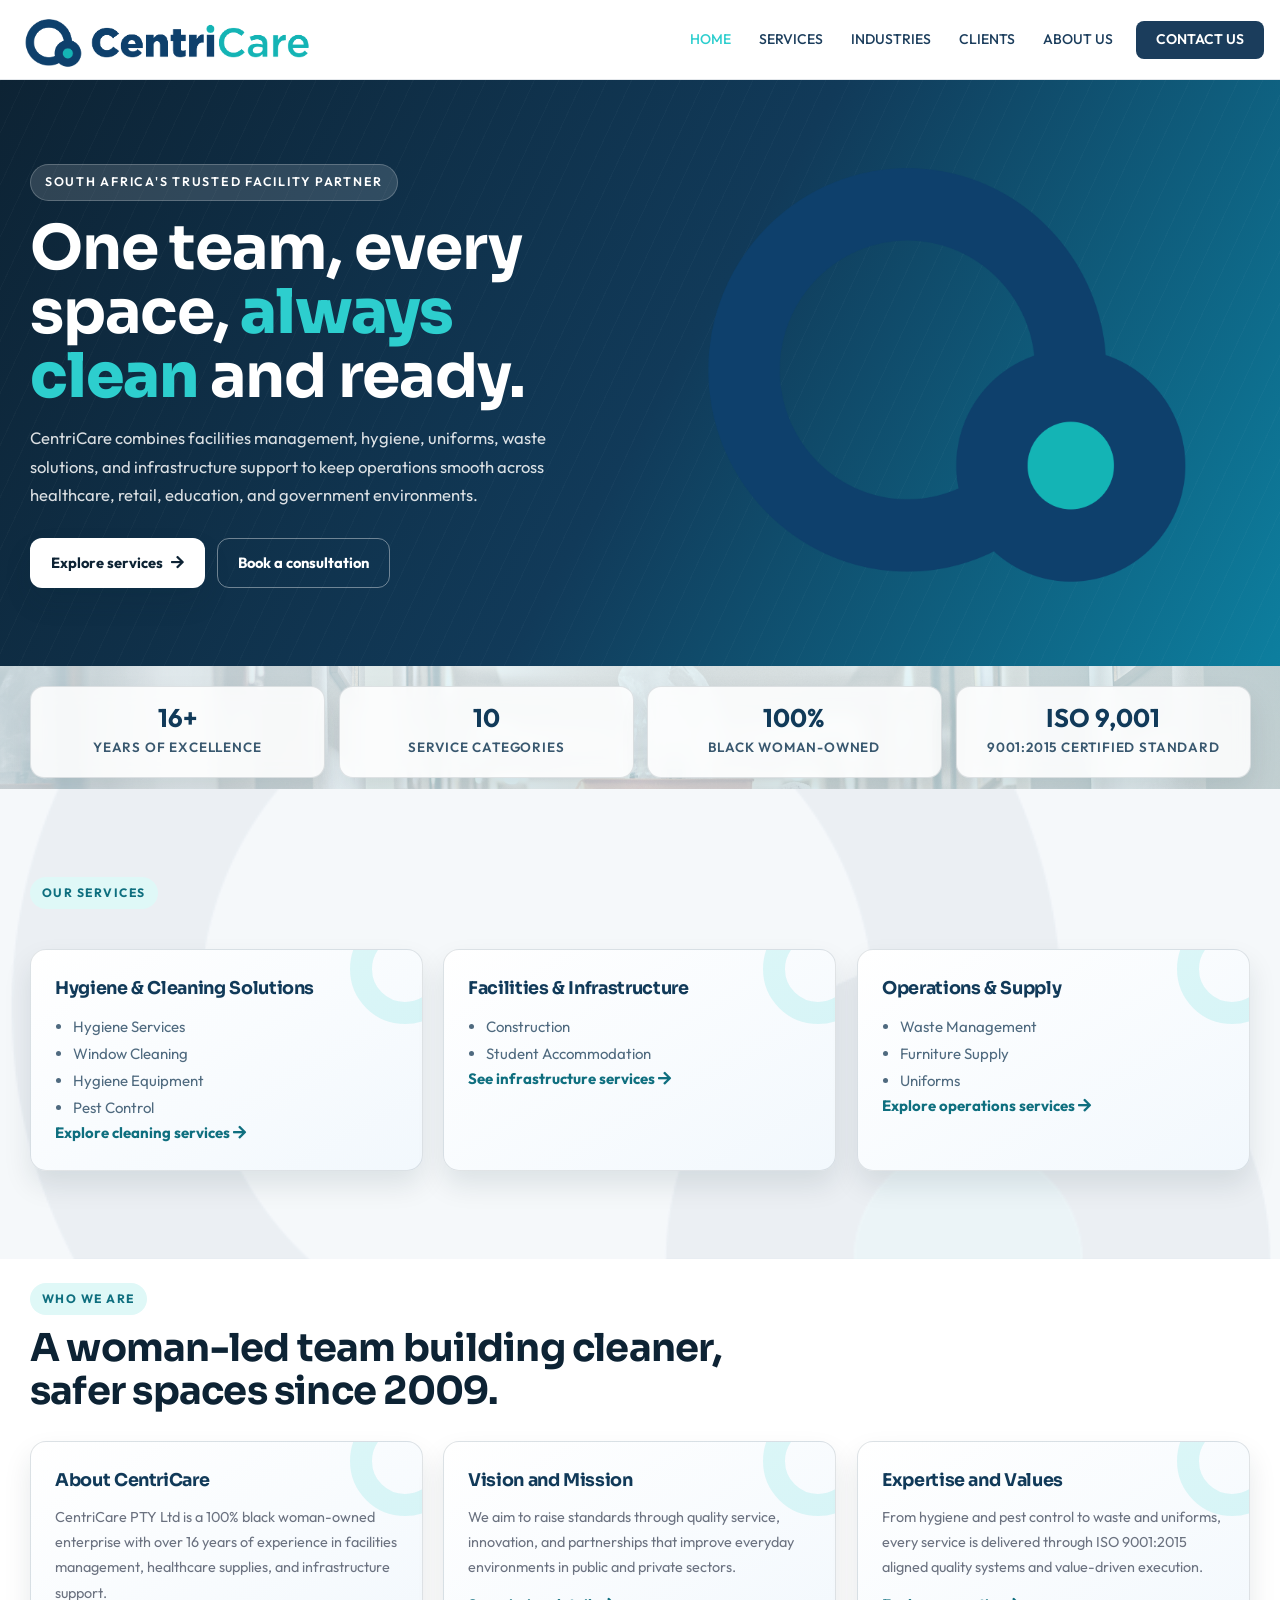
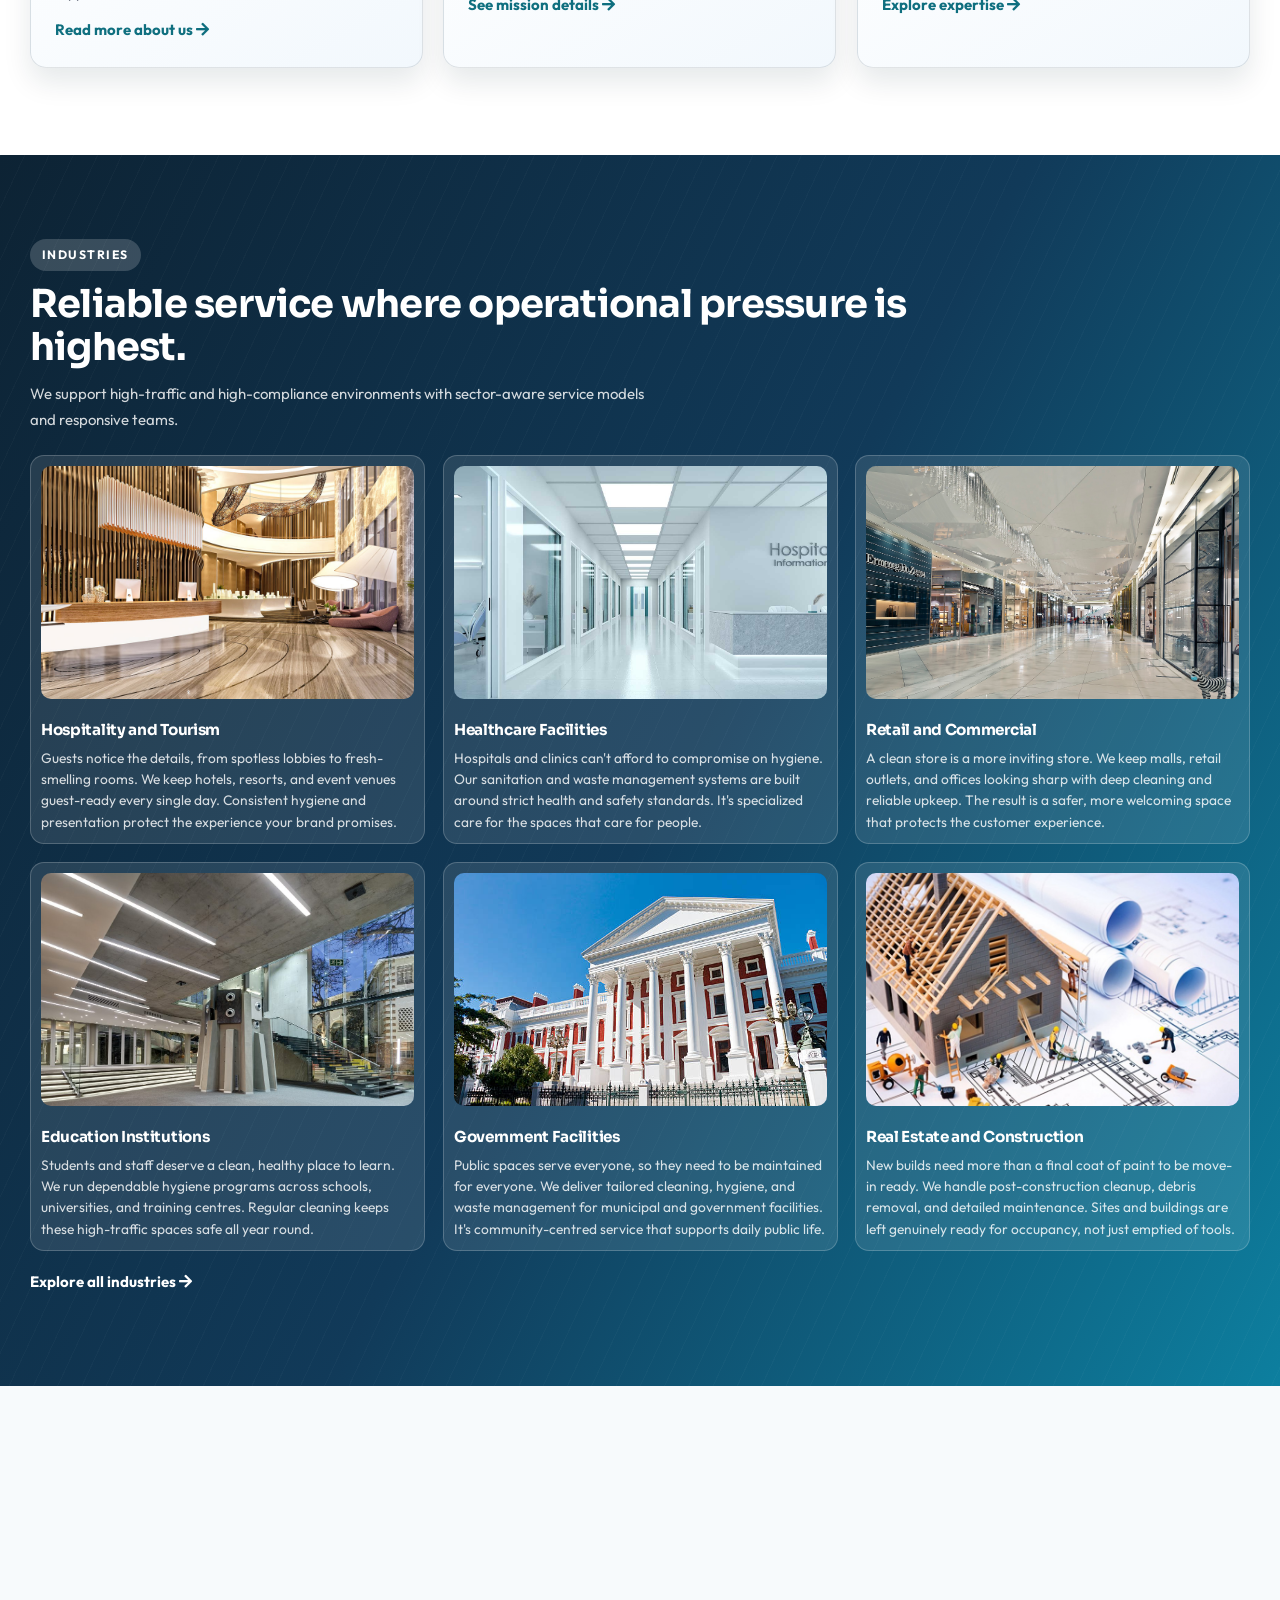
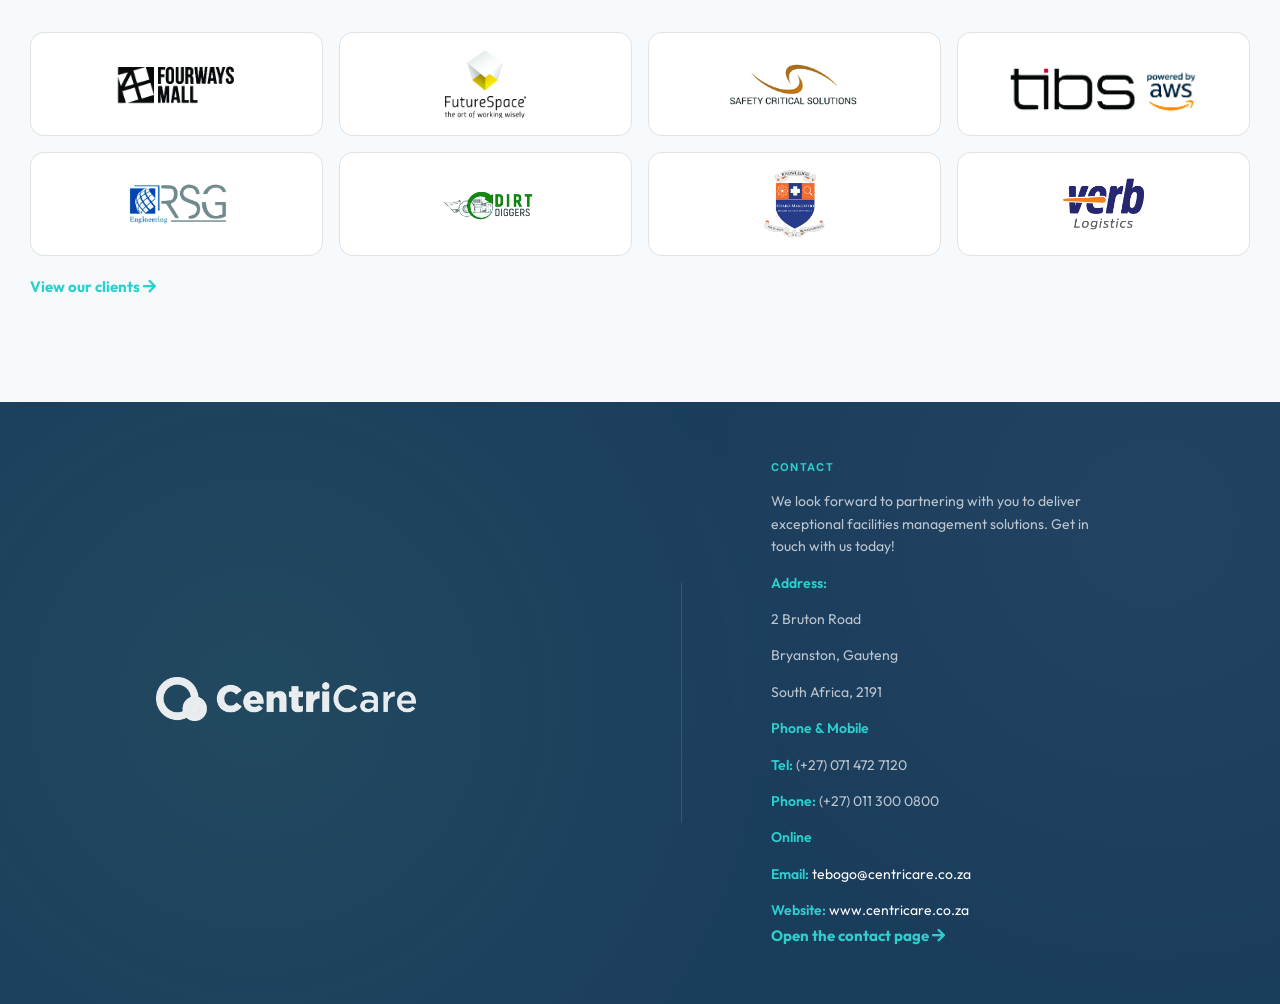
==== commit b0620393: "add backgrouund image" ====
--- a/index.html
+++ b/index.html
@@ -117,10 +117,10 @@
             position: relative;
             border-radius: 18px;
             overflow: hidden;
-            border: 1px solid rgba(255, 255, 255, 0.22);
-            box-shadow: var(--home-shadow);
+            border: none;
+            /* box-shadow: var(--home-shadow); */
             min-height: 420px;
-            background: linear-gradient(165deg, rgba(255, 255, 255, 0.06), rgba(255, 255, 255, 0.02));
+            /* background: linear-gradient(165deg, rgba(255, 255, 255, 0.06), rgba(255, 255, 255, 0.02)); */
         }
 
         .home-hero__visual img {
@@ -322,7 +322,11 @@
         }
 
         .home-section--services::before {
-            background-image: url('img/services/clean_4.jpg');
+            /* background-image: url('img/services/clean_4.jpg'); */
+            background-image: linear-gradient(rgba(255, 255, 255, 0.75), rgba(255, 255, 255, 0.75)), url('../img/favicon.png');
+            background-repeat: no-repeat;
+            background-position: center;
+            background-size: cover;
         }
 
         .home-section--about::before {
@@ -551,9 +555,8 @@
                 </div>
             </div>
 
-            <div class="home-hero__visual" data-animate="fade-left" style="animation-delay:0.16s;" aria-label="Facilities service preview">
-                <img src="img/services/clean_2.jpg" alt="CentriCare team delivering facilities and hygiene services">
-                <div class="hero-visual__badge"><strong>Integrated delivery:</strong> Hygiene, facilities, operations, and supply</div>
+            <div class="home-hero__visual" data-animate="fade-left" style="animation-delay:0.16s;background-image:url('img/favicon.png');background-size:contain;background-position:center;background-repeat:no-repeat;" aria-label="Facilities service preview">
+                <!-- <div class="hero-visual__badge"><strong>Integrated delivery:</strong> Hygiene, facilities, operations, and supply</div> -->
             </div>
         </div>
     </section>
--- a/css/pages.css
+++ b/css/pages.css
@@ -1406,6 +1406,10 @@
     display: flex;
     flex-direction: column;
     justify-content: center;
+    background-image: linear-gradient(rgba(255, 255, 255, 0.75), rgba(255, 255, 255, 0.75)), url('../img/favicon.png');
+    background-repeat: no-repeat;
+    background-position: center;
+    background-size: cover;
 }
 
 .page-split__content .lede:last-child,
@@ -2706,6 +2710,10 @@
     overflow: hidden;
     display: flex;
     flex-direction: column;
+    background-image: linear-gradient(rgba(255, 255, 255, 0.9), rgba(255, 255, 255, 0.9)), url('../img/favicon.png');
+    background-repeat: no-repeat;
+    background-position: center;
+    background-size: cover;
 }
 
 .svc-group-card__hero {
@@ -2904,6 +2912,10 @@
   flex-direction: column;
   justify-content: center;
   gap: 0;
+    background-image: linear-gradient(rgba(255, 255, 255, 0.8), rgba(255, 255, 255, 0.8)), url('../img/favicon.png');
+    background-repeat: no-repeat;
+    background-position: center;
+    background-size: cover;
 }
 .svc-detail__badge {
   display: inline-flex;
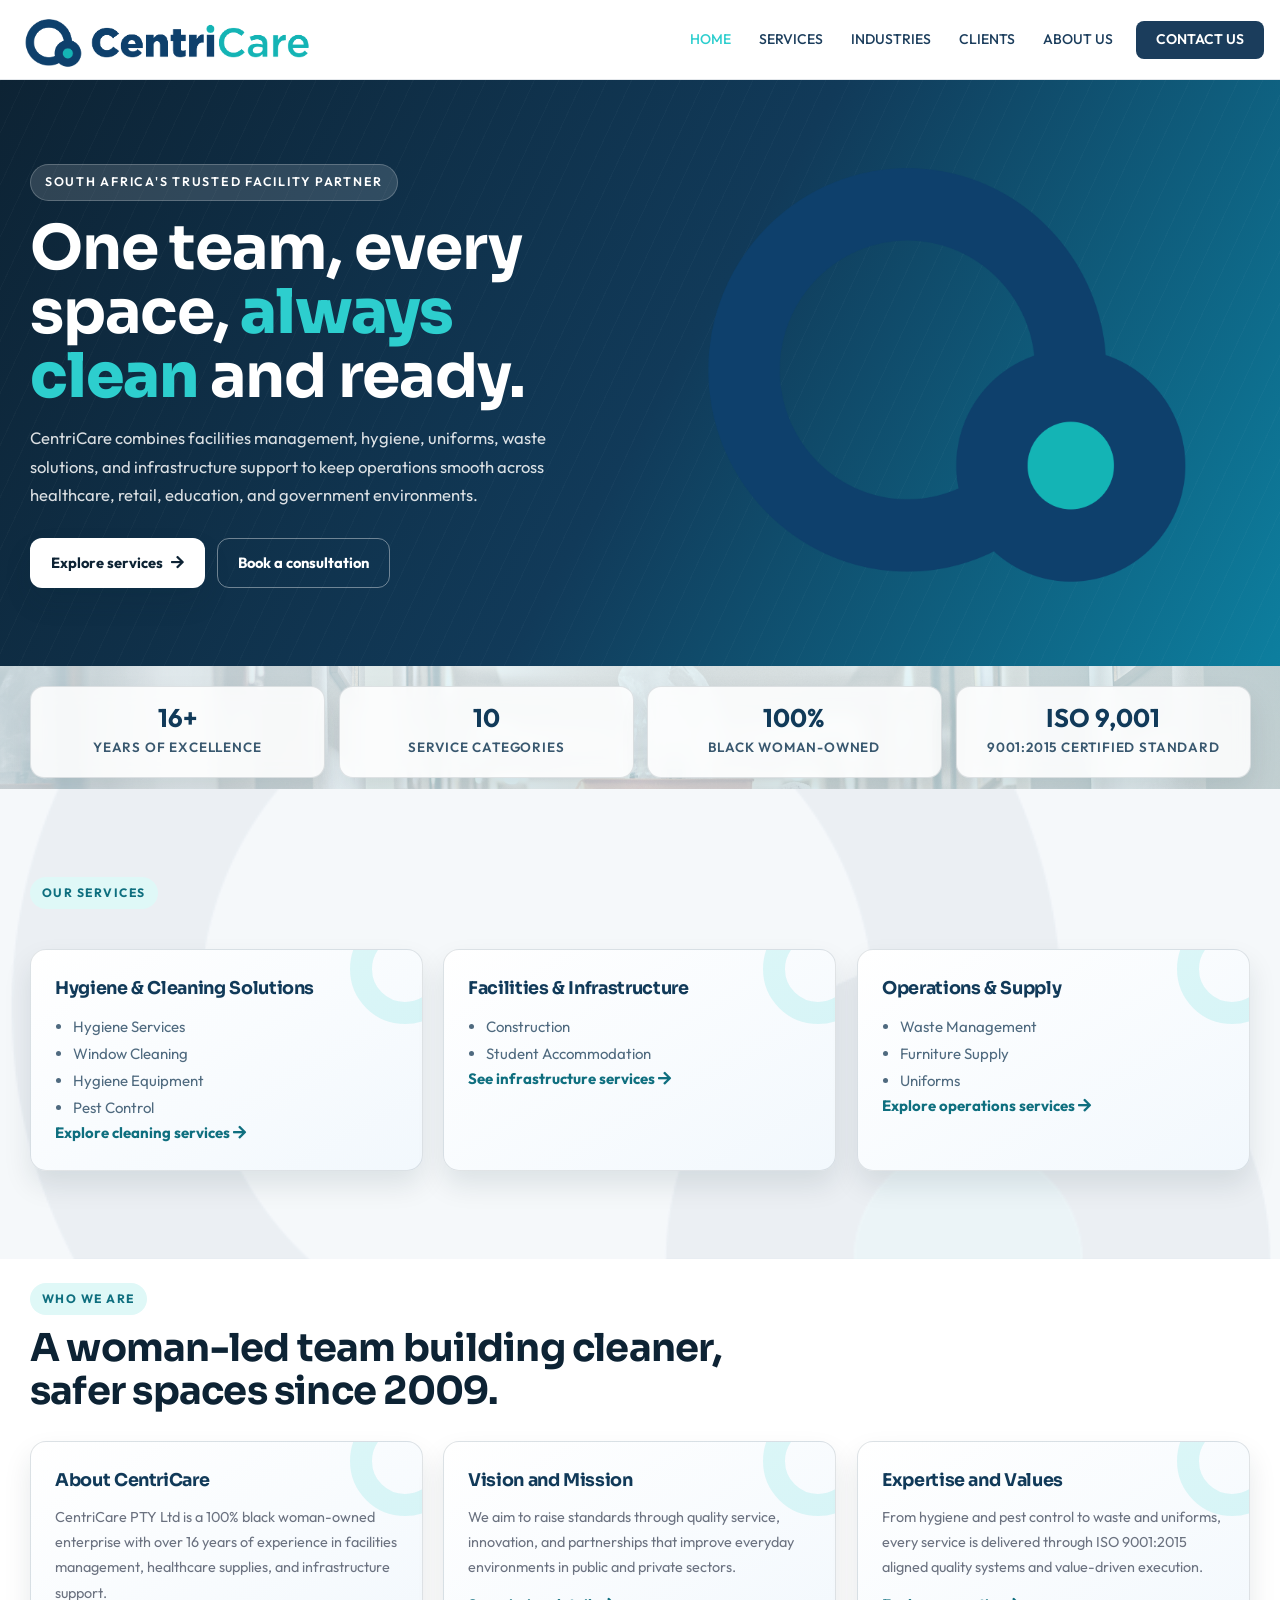
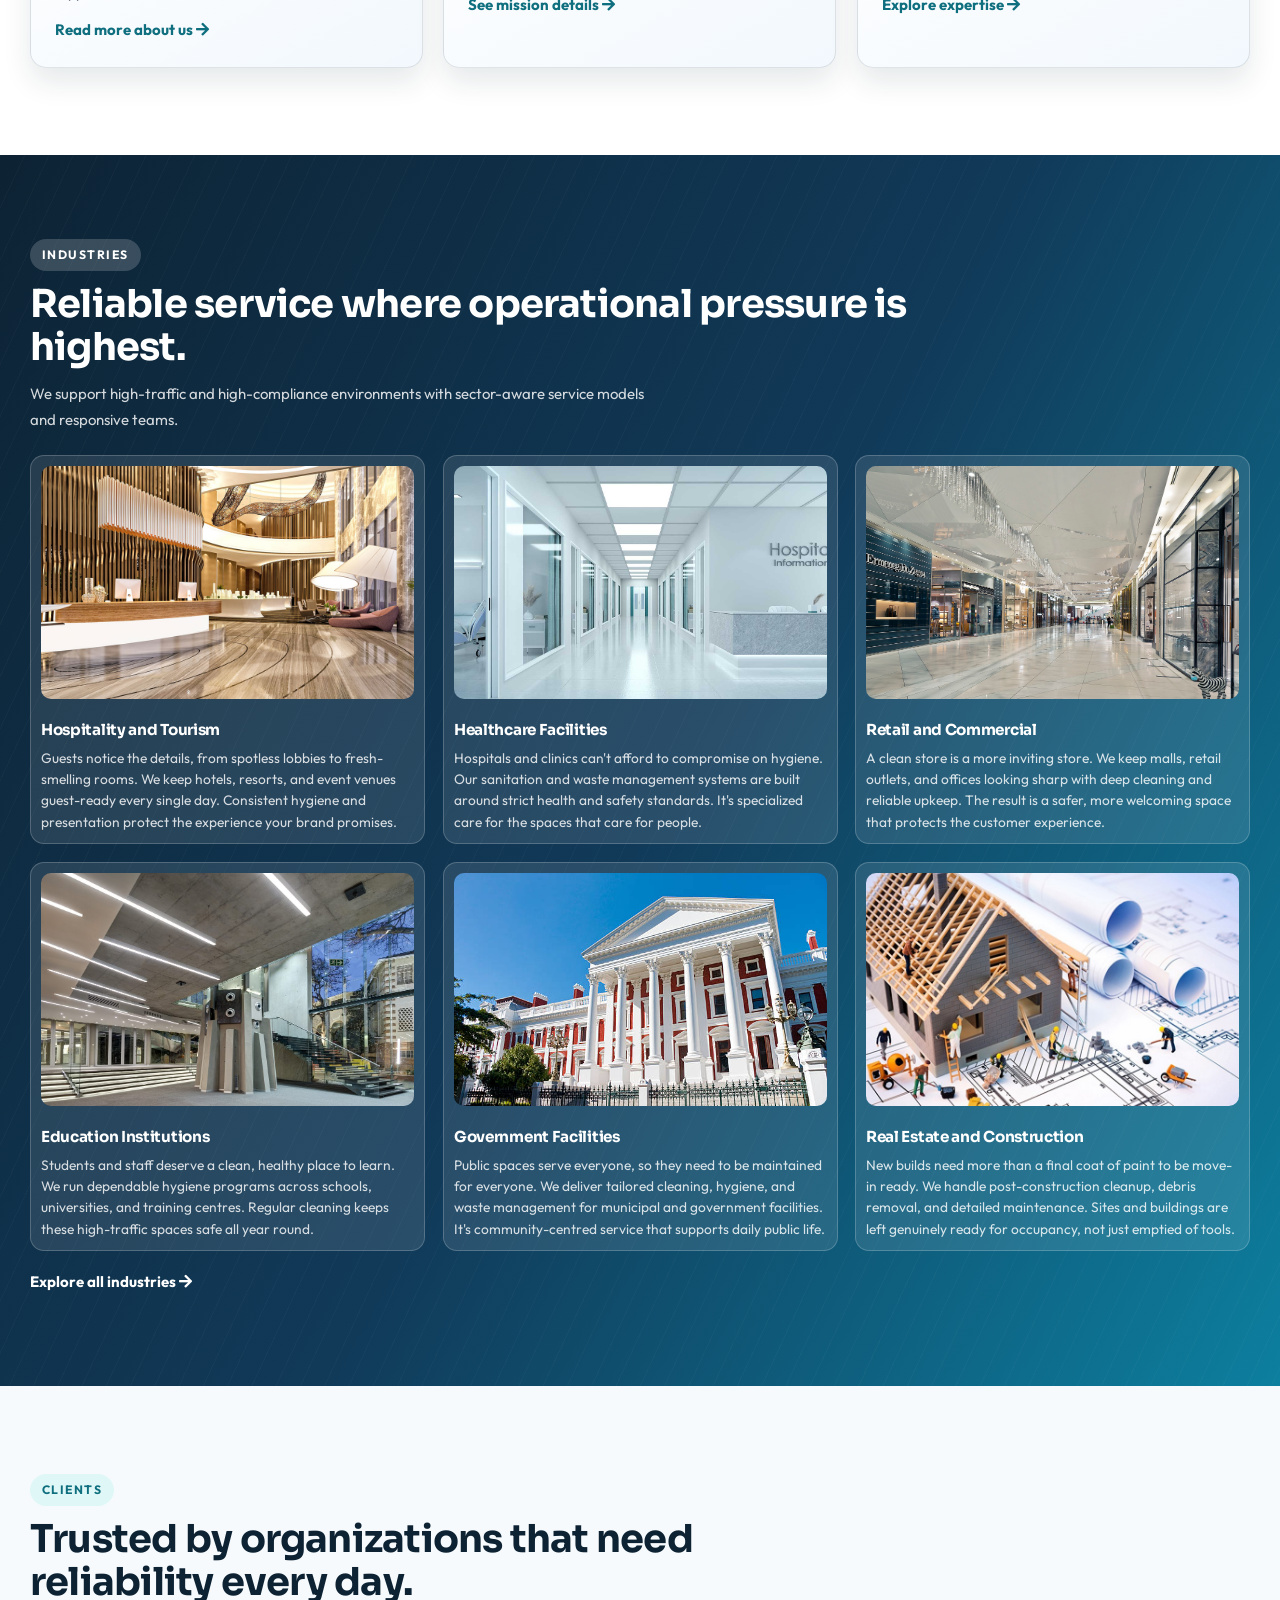
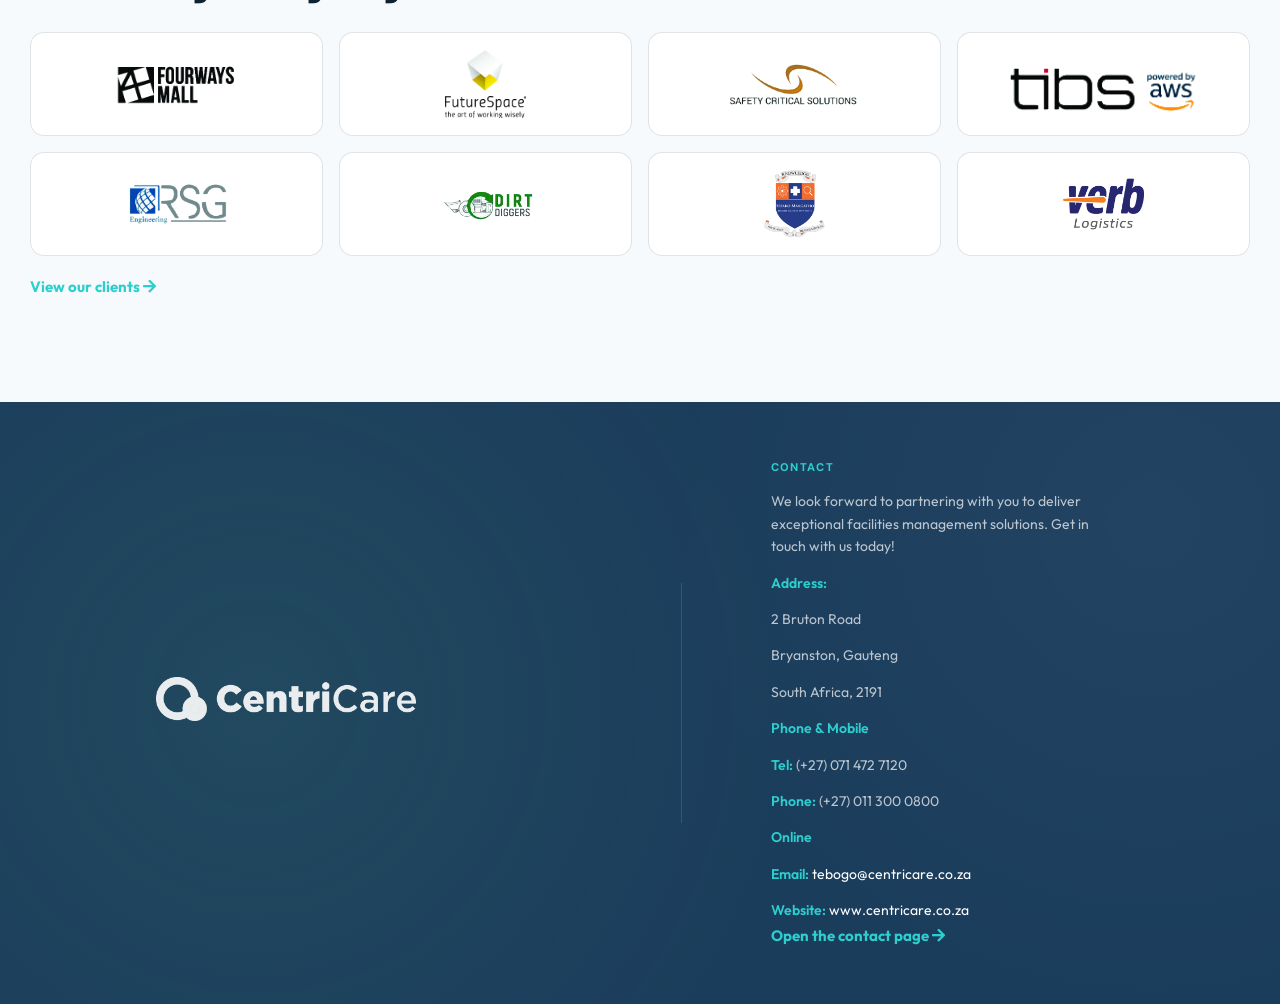
==== commit 72d1f2e6: "update background image" ====
--- a/index.html
+++ b/index.html
@@ -10,7 +10,7 @@
     <meta name="robots" content="index, follow">
     <link href="img/favicon.png" rel="icon">
     <link href="https://cdnjs.cloudflare.com/ajax/libs/font-awesome/5.10.0/css/all.min.css" rel="stylesheet">
-    <link href="css/pages.css?v=5" rel="stylesheet">
+    <link href="css/pages.css?v=6" rel="stylesheet">
     <style>
         @import url('https://fonts.googleapis.com/css2?family=Sora:wght@300;400;500;600;700;800&family=Outfit:wght@400;500;600;700&display=swap');
 
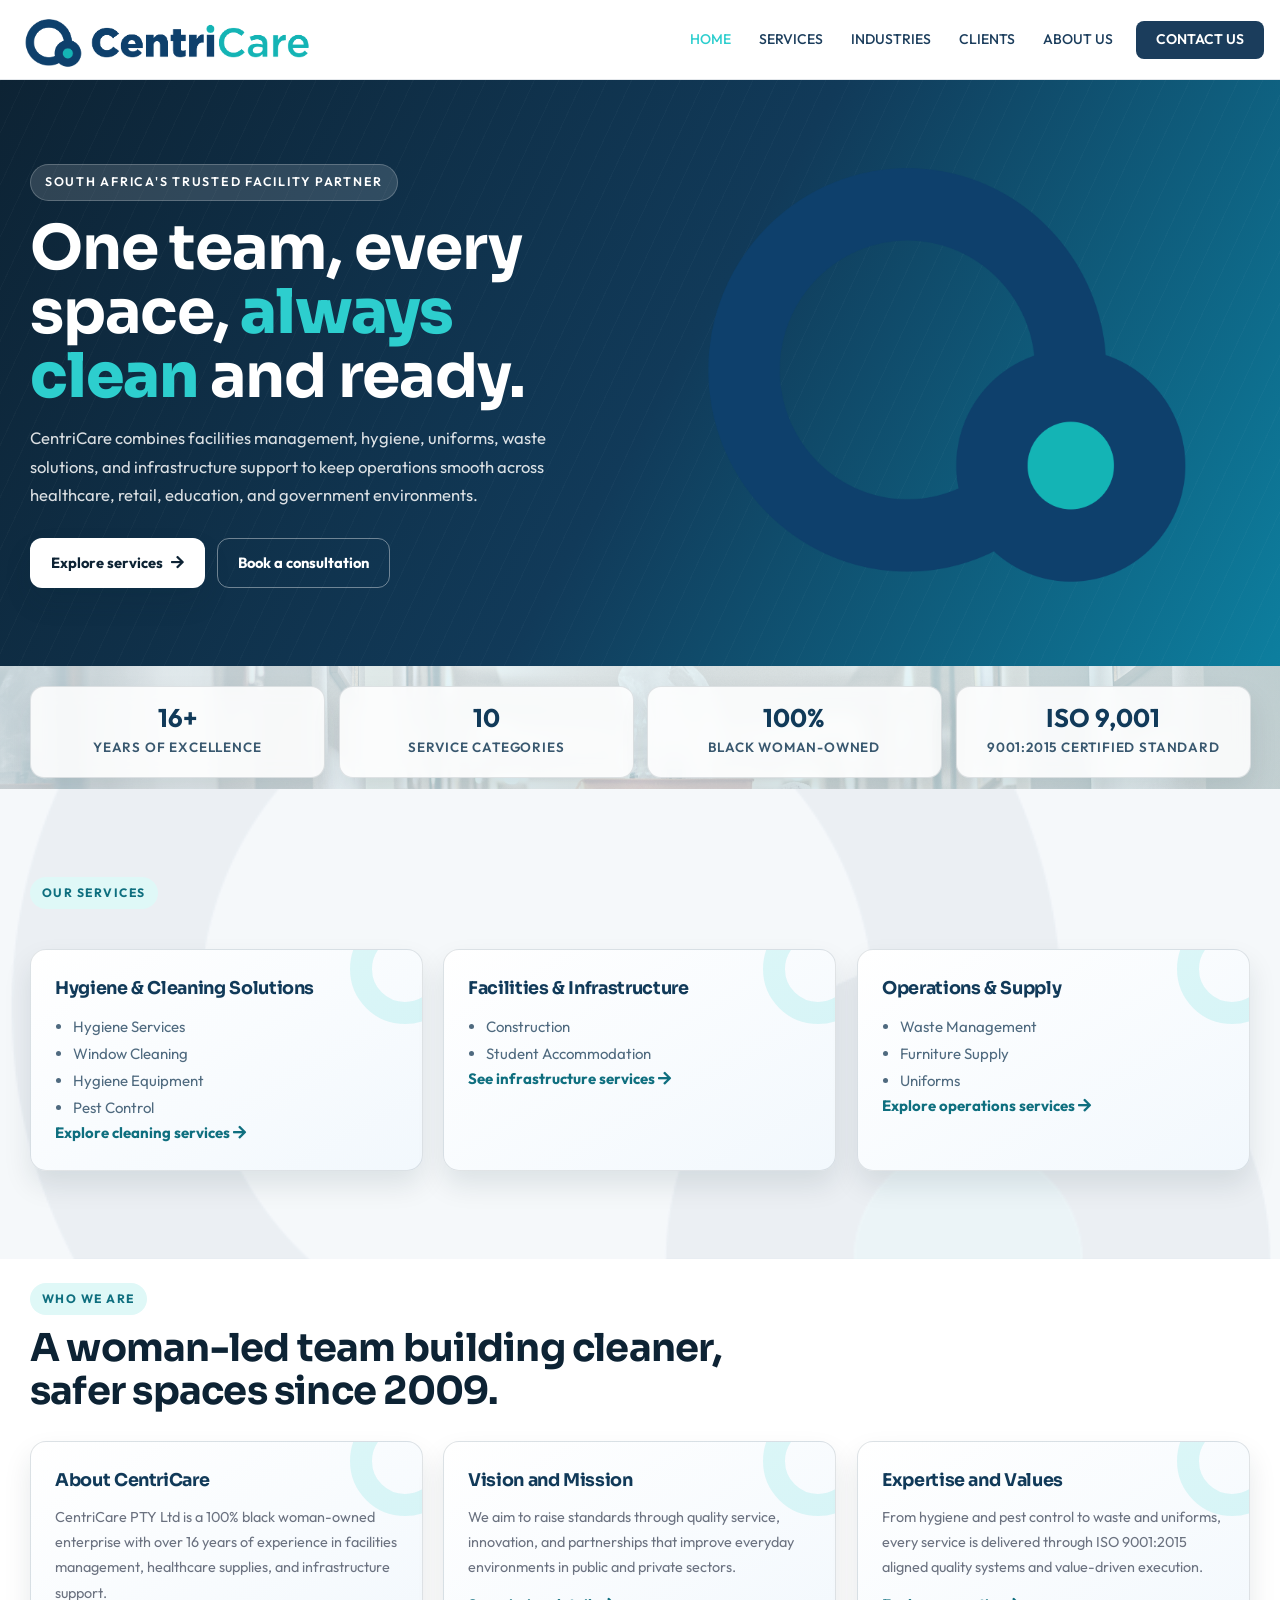
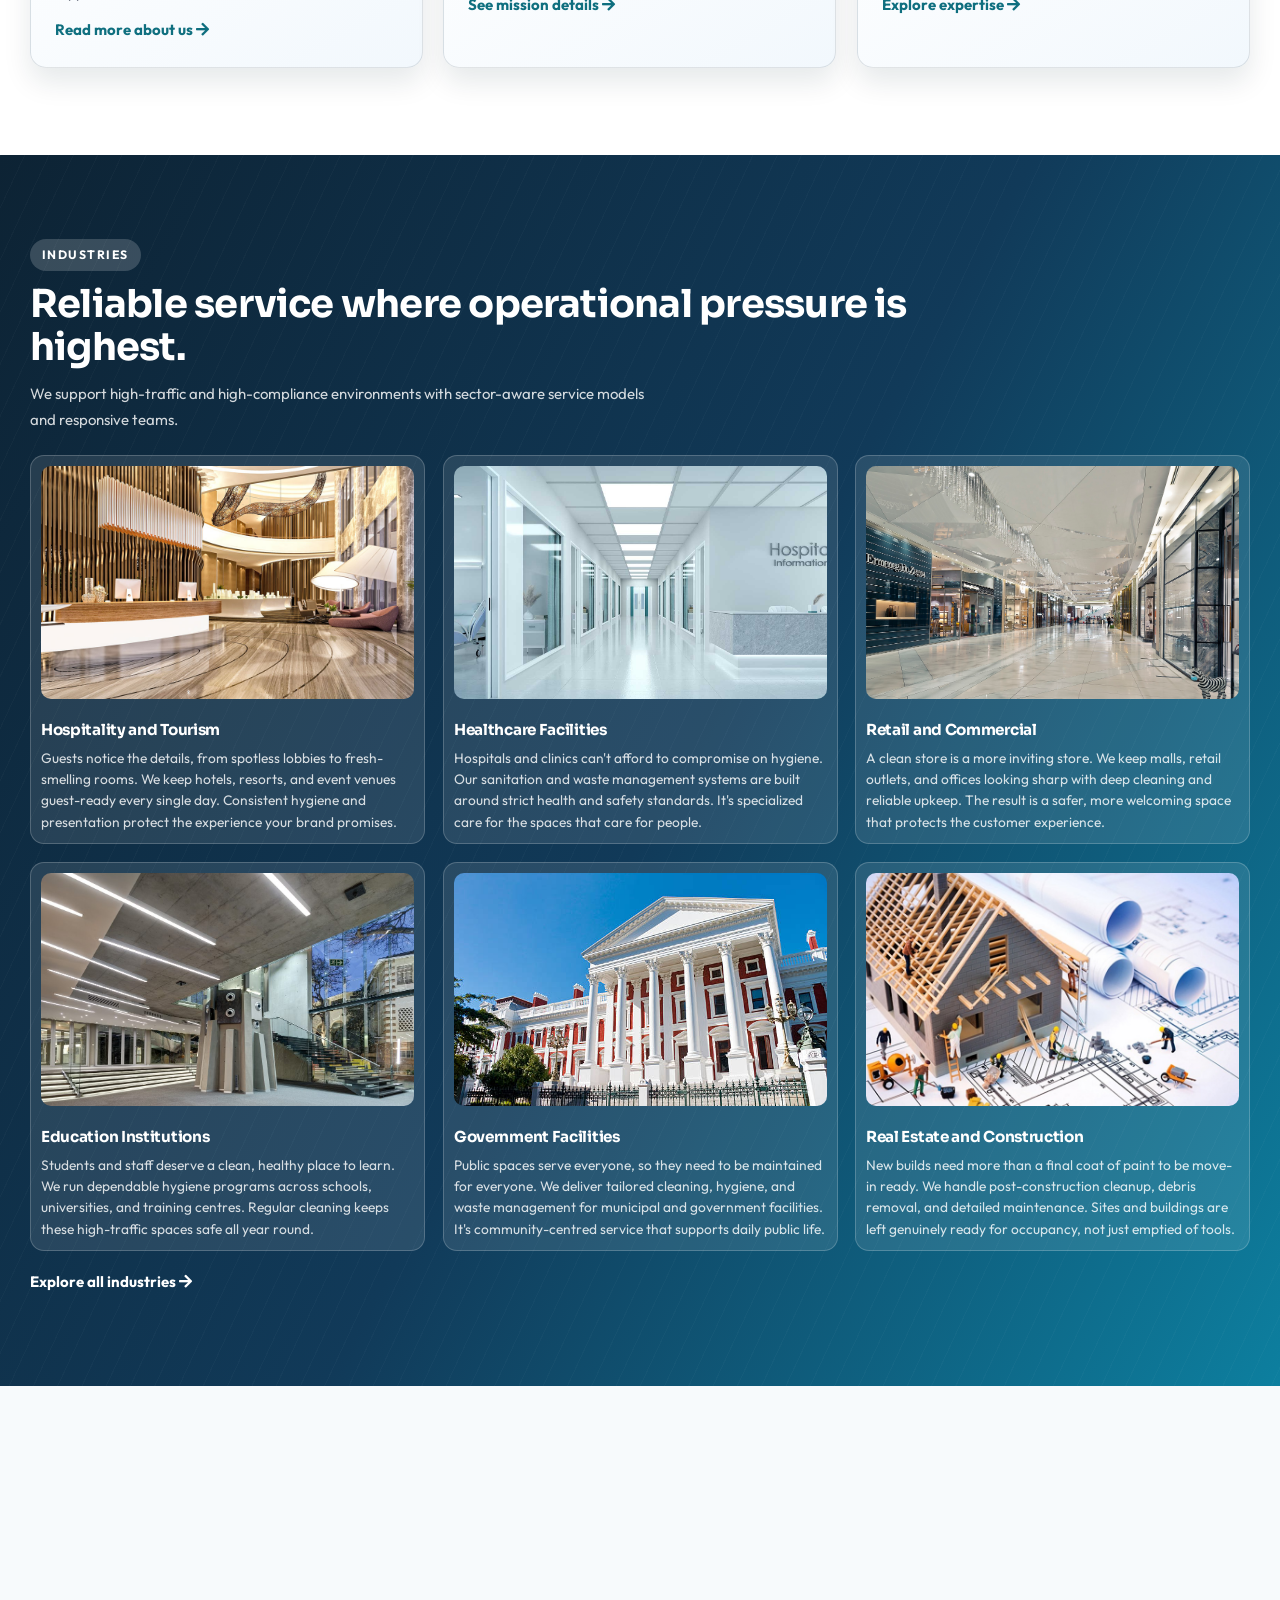
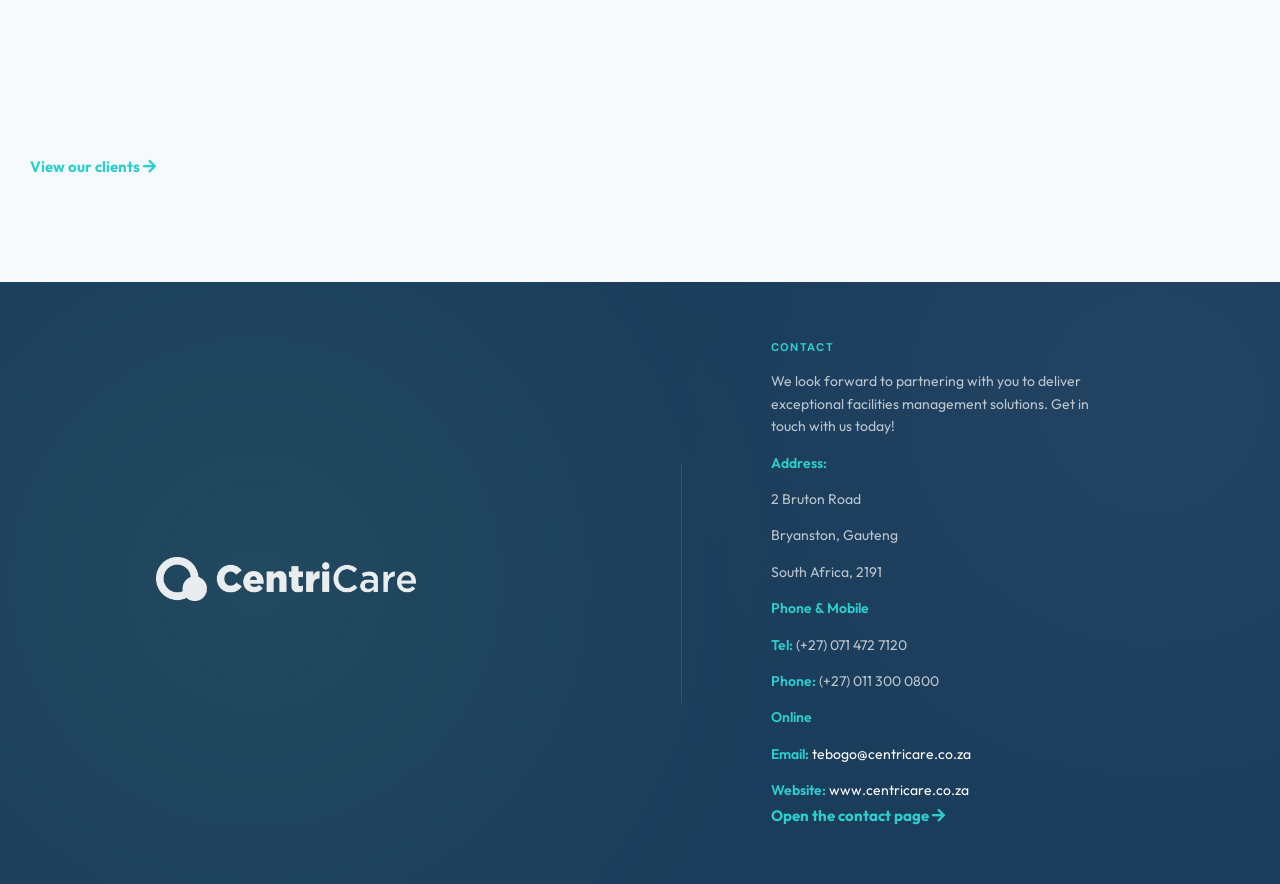
==== commit b9b49d89: "update the layout v4" ====
--- a/index.html
+++ b/index.html
@@ -460,15 +460,33 @@
         .industry-card h3 { margin: 0 0 6px; font-size: 0.95rem; color: #fff; }
         .industry-card p { margin: 0; color: rgba(255, 255, 255, 0.82); font-size: 0.86rem; line-height: 1.55; }
 
-        .clients-grid {
-            display: grid;
-            grid-template-columns: repeat(4, minmax(0, 1fr));
+        .clients-carousel {
+            display: flex;
+            gap: 0;
+            overflow: hidden;
+            width: 100%;
+        }
+
+        .clients-track {
+            display: flex;
             gap: 16px;
-        }
-
-        .client-tile { background: #fff; border: 1px solid rgba(13, 35, 52, 0.12); border-radius: 14px; padding: 14px; display: flex; align-items: center; justify-content: center; min-height: 104px; transition: transform 0.25s ease, box-shadow 0.25s ease; }
+            width: max-content;
+            flex-shrink: 0;
+            animation: ccClientsLoop 26s linear infinite;
+        }
+
+        .clients-track--clone {
+            animation-delay: -13s;
+        }
+
+        .client-tile { background: #fff; border: 1px solid rgba(13, 35, 52, 0.12); border-radius: 14px; padding: 14px; display: flex; align-items: center; justify-content: center; min-height: 104px; flex: 0 0 220px; transition: transform 0.25s ease, box-shadow 0.25s ease; }
         .client-tile:hover { transform: translateY(-4px); box-shadow: var(--home-shadow-soft); }
         .client-tile img { max-width: 100%; max-height: 68px; object-fit: contain; }
+
+        @keyframes ccClientsLoop {
+            from { transform: translateX(0); }
+            to { transform: translateX(-100%); }
+        }
 
         @keyframes ccRotateIn {
             from { opacity: 0; transform: rotate(-10deg) scale(0.88); }
@@ -488,7 +506,7 @@
             .home-hero__album { min-height: 390px; max-width: 640px; margin: 0 auto; }
             .service-album { grid-template-columns: repeat(3, minmax(0, 1fr)); }
             .industry-grid, .story-grid, .home-stats__inner { grid-template-columns: repeat(2, minmax(0, 1fr)); }
-            .clients-grid { grid-template-columns: repeat(3, minmax(0, 1fr)); }
+            .client-tile { flex-basis: 200px; }
             .home-hero__visual,
             .home-hero__visual img {
                 min-height: 360px;
@@ -506,7 +524,8 @@
             }
             .home-stats { margin-top: -22px; }
             .home-section { padding: 70px 0; }
-            .service-album, .industry-grid, .story-grid, .clients-grid, .home-stats__inner { grid-template-columns: 1fr; }
+            .service-album, .industry-grid, .story-grid, .home-stats__inner { grid-template-columns: 1fr; }
+            .client-tile { flex-basis: 168px; min-height: 90px; }
             .service-album-card, .tilt-left, .tilt-right, .tilt-soft-left, .tilt-soft-right { transform: rotate(0deg); }
         }
 
@@ -516,6 +535,16 @@
                 transition: none !important;
                 transform: none !important;
                 opacity: 1 !important;
+            }
+
+            .clients-track,
+            .clients-track--clone {
+                animation: none !important;
+                transform: none !important;
+            }
+
+            .clients-carousel {
+                overflow-x: auto;
             }
         }
     </style>
@@ -680,15 +709,27 @@
                 <h2 data-animate="fade-up" style="animation-delay:0.05s;">Trusted by organizations that need reliability every day.</h2>
             </header>
 
-            <div class="clients-grid">
-                <div class="client-tile" data-animate="slide-up"><img src="./img/clients/img55.jpg" alt="Fourways Mall logo"></div>
-                <div class="client-tile" data-animate="slide-up" style="animation-delay:0.05s;"><img src="./img/clients/img56.jpg" alt="Future Space logo"></div>
-                <div class="client-tile" data-animate="slide-up" style="animation-delay:0.1s;"><img src="./img/clients/img57.jpg" alt="Safety Critical Solutions logo"></div>
-                <div class="client-tile" data-animate="slide-up" style="animation-delay:0.15s;"><img src="./img/clients/img58.jpg" alt="Tibs logo"></div>
-                <div class="client-tile" data-animate="slide-up" style="animation-delay:0.2s;"><img src="./img/clients/img59.jpg" alt="RSG Engineering logo"></div>
-                <div class="client-tile" data-animate="slide-up" style="animation-delay:0.25s;"><img src="./img/clients/img60.jpg" alt="Dirt Diggers logo"></div>
-                <div class="client-tile" data-animate="slide-up" style="animation-delay:0.3s;"><img src="./img/clients/smu.jpg" alt="SMU logo"></div>
-                <div class="client-tile" data-animate="slide-up" style="animation-delay:0.35s;"><img src="./img/clients/verb.jpg" alt="Verb logo"></div>
+            <div class="clients-carousel" data-animate="slide-up">
+                <div class="clients-track">
+                    <div class="client-tile"><img src="./img/clients/img55.jpg" alt="Fourways Mall logo"></div>
+                    <div class="client-tile"><img src="./img/clients/img56.jpg" alt="Future Space logo"></div>
+                    <div class="client-tile"><img src="./img/clients/img57.jpg" alt="Safety Critical Solutions logo"></div>
+                    <div class="client-tile"><img src="./img/clients/img58.jpg" alt="Tibs logo"></div>
+                    <div class="client-tile"><img src="./img/clients/img59.jpg" alt="RSG Engineering logo"></div>
+                    <div class="client-tile"><img src="./img/clients/img60.jpg" alt="Dirt Diggers logo"></div>
+                    <div class="client-tile"><img src="./img/clients/smu.jpg" alt="SMU logo"></div>
+                    <div class="client-tile"><img src="./img/clients/verb.jpg" alt="Verb logo"></div>
+                </div>
+                <!-- <div class="clients-track clients-track--clone" aria-hidden="true">
+                    <div class="client-tile"><img src="./img/clients/img55.jpg" alt=""></div>
+                    <div class="client-tile"><img src="./img/clients/img56.jpg" alt=""></div>
+                    <div class="client-tile"><img src="./img/clients/img57.jpg" alt=""></div>
+                    <div class="client-tile"><img src="./img/clients/img58.jpg" alt=""></div>
+                    <div class="client-tile"><img src="./img/clients/img59.jpg" alt=""></div>
+                    <div class="client-tile"><img src="./img/clients/img60.jpg" alt=""></div>
+                    <div class="client-tile"><img src="./img/clients/smu.jpg" alt=""></div>
+                    <div class="client-tile"><img src="./img/clients/verb.jpg" alt=""></div>
+                </div> -->
             </div>
 
             <p style="margin-top:18px;"><a class="fw-bold text-teal text-decoration-none" href="clients">View our clients <i class="fas fa-arrow-right"></i></a></p>
--- a/css/pages.css
+++ b/css/pages.css
@@ -1450,33 +1450,50 @@
 .page-split--clients .page-split__media {
     padding: 28px;
     background: #fff;
-}
-
-.page-split--full {
-    grid-template-columns: minmax(0, 1fr);
-}
-
-.page-split--full .page-split__media {
-    min-height: auto;
-}
-
-.page-split--clients .client-logo-grid {
-    height: 100%;
-    display: grid;
-    grid-template-columns: repeat(2, minmax(0, 1fr));
+    overflow: hidden;
+}
+
+.page-split--clients .clients-carousel {
+    display: flex;
+    gap: 0;
+    width: 100%;
+    overflow: hidden;
+}
+
+.page-split--clients .clients-track {
+    display: flex;
     gap: 14px;
-    align-content: center;
-    background: #fff;
+    width: max-content;
+    flex-shrink: 0;
+    animation: ccClientsPageLoop 24s linear infinite;
+}
+
+.page-split--clients .clients-track--clone {
+    animation-delay: -12s;
 }
 
 .page-split--clients .client-logo-tile {
-    width: 100%;
+    width: 180px;
     height: 110px;
     object-fit: contain;
     background: #f8fafc;
     border: 1px solid var(--cc-navy-border);
     border-radius: 12px;
     padding: 10px;
+    flex: 0 0 auto;
+}
+
+@keyframes ccClientsPageLoop {
+    from { transform: translateX(0); }
+    to { transform: translateX(-100%); }
+}
+
+.page-split--full {
+    grid-template-columns: minmax(0, 1fr);
+}
+
+.page-split--full .page-split__media {
+    min-height: auto;
 }
 
 .page-split--full .client-logo-grid {
@@ -2278,7 +2295,7 @@
     .page-split { grid-template-columns: 1fr; }
     .page-split__media { min-height: 320px; }
     .page-split__content { padding: 24px; }
-    .page-split--clients .client-logo-grid { grid-template-columns: repeat(2, minmax(0, 1fr)); }
+    .page-split--clients .client-logo-tile { width: 170px; }
     .page-split--full .client-logo-grid {
         flex-wrap: wrap;
         overflow-x: visible;
@@ -2361,10 +2378,22 @@
     }
     .header-title { font-size: clamp(1.6rem, 7vw, 2.4rem) !important; }
     .button-group { width: 100%; }
-    .page-split--clients .client-logo-grid { grid-template-columns: 1fr; }
+    .page-split--clients .client-logo-tile { width: 150px; height: 96px; }
     .page-split--clients .page-split__media { padding: 18px; }
     .page-split--contact .page-split__media { padding: 24px; }
     .page-split--contact .contact-logo { max-width: 220px; }
+}
+
+@media (prefers-reduced-motion: reduce) {
+    .page-split--clients .clients-track,
+    .page-split--clients .clients-track--clone {
+        animation: none !important;
+        transform: none !important;
+    }
+
+    .page-split--clients .clients-carousel {
+        overflow-x: auto;
+    }
 }
 
 @media (max-width: 640px) {
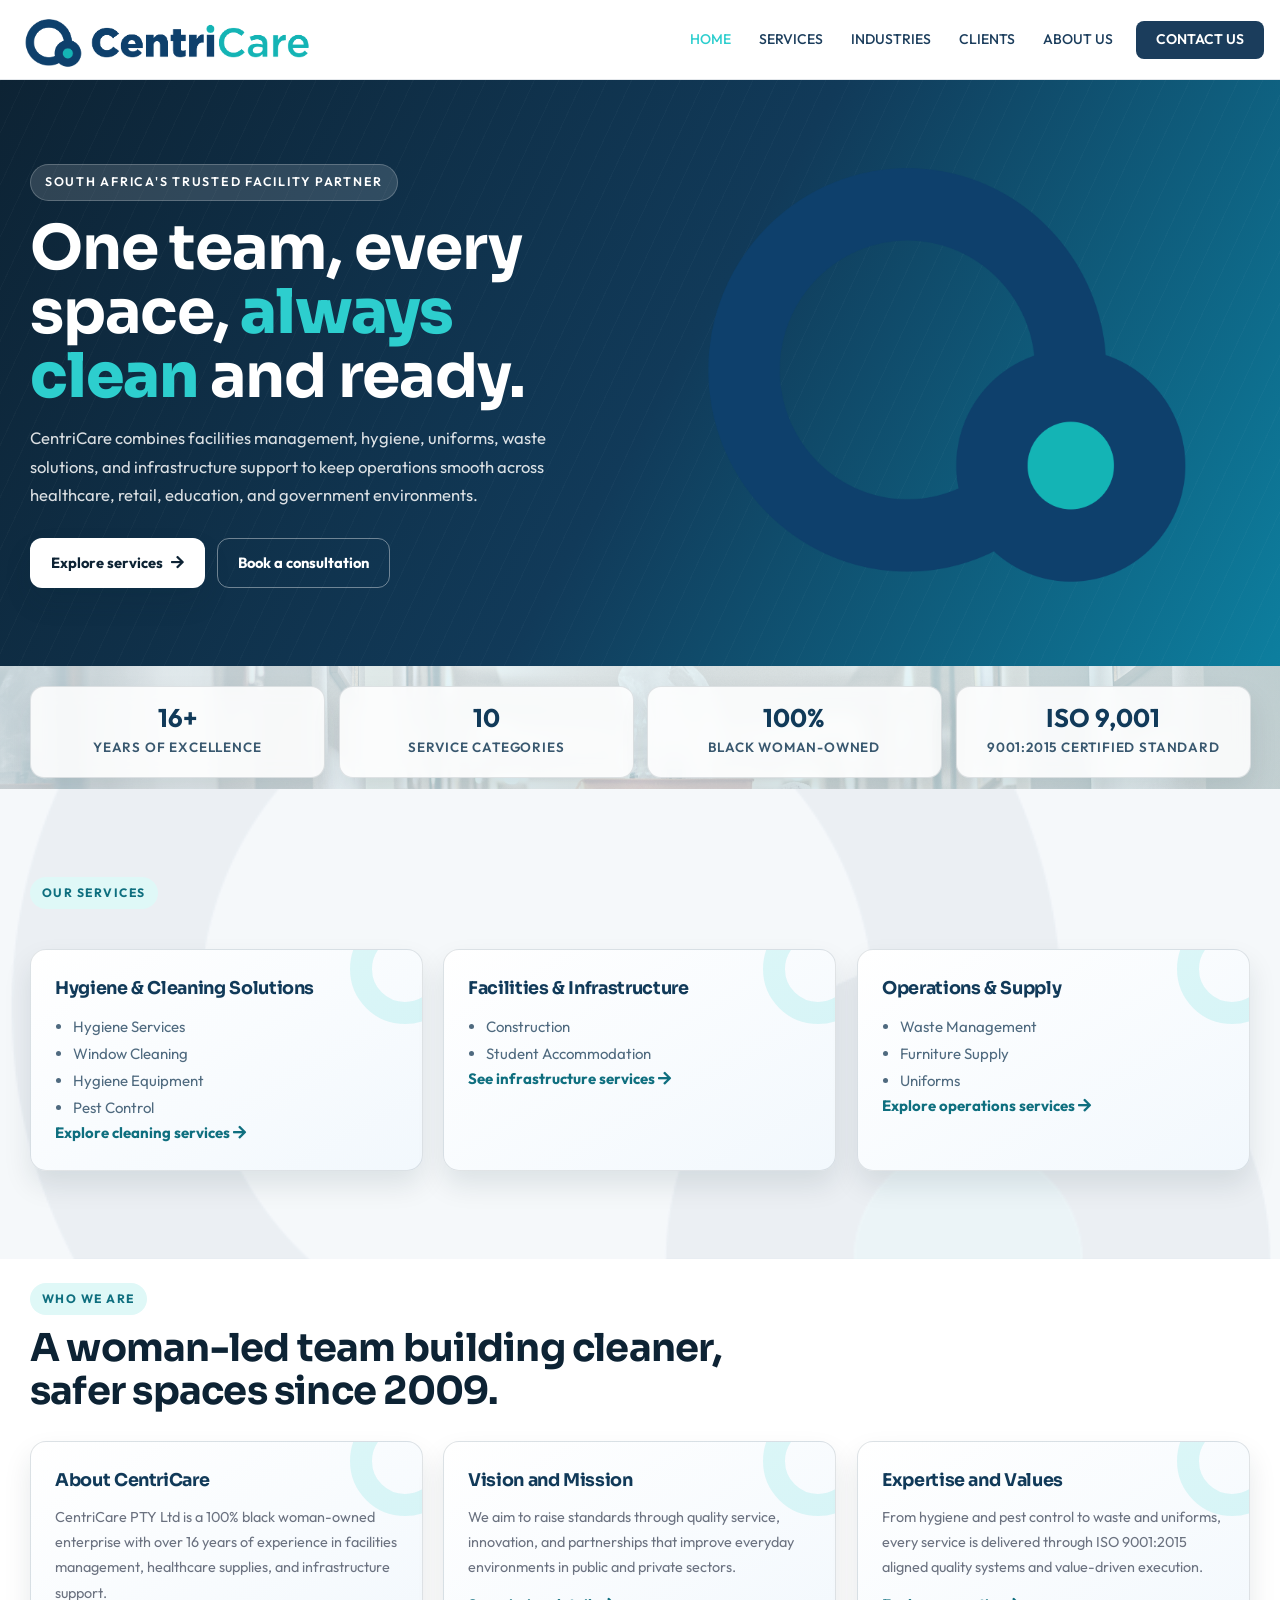
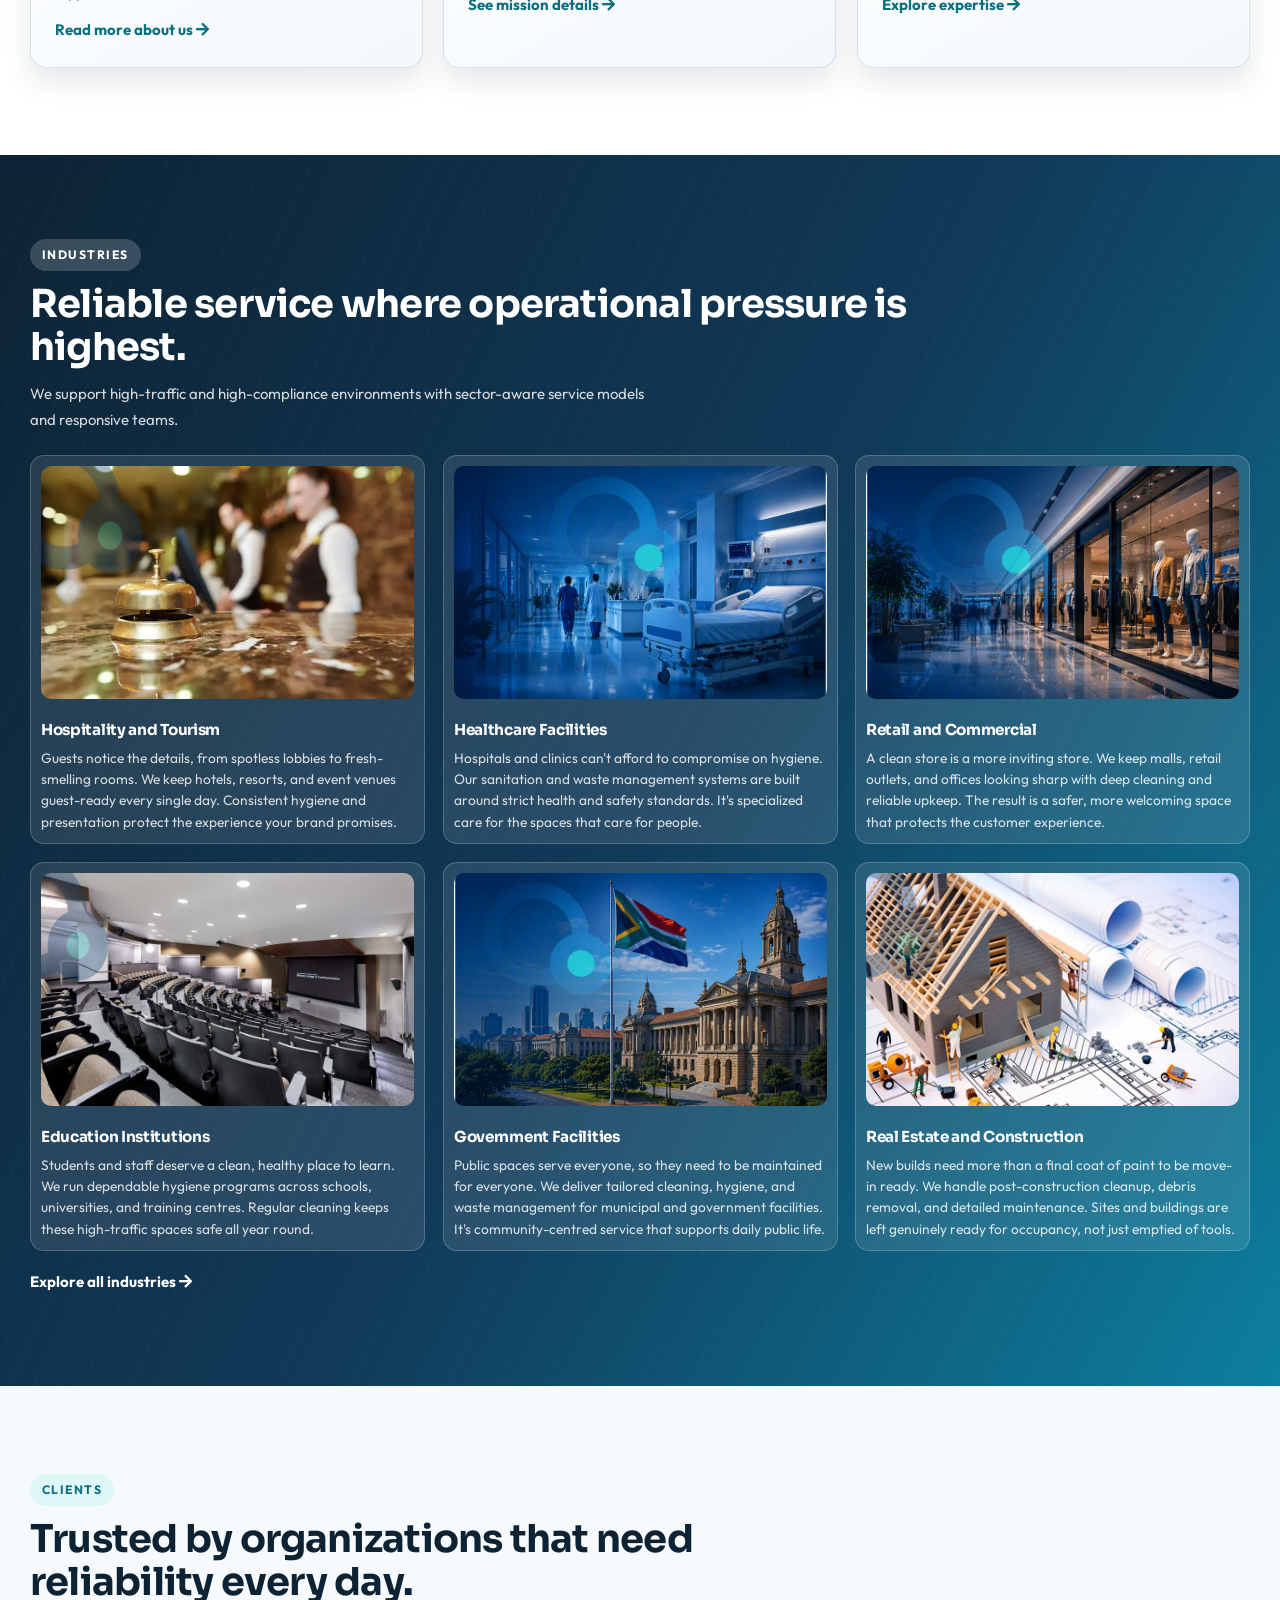
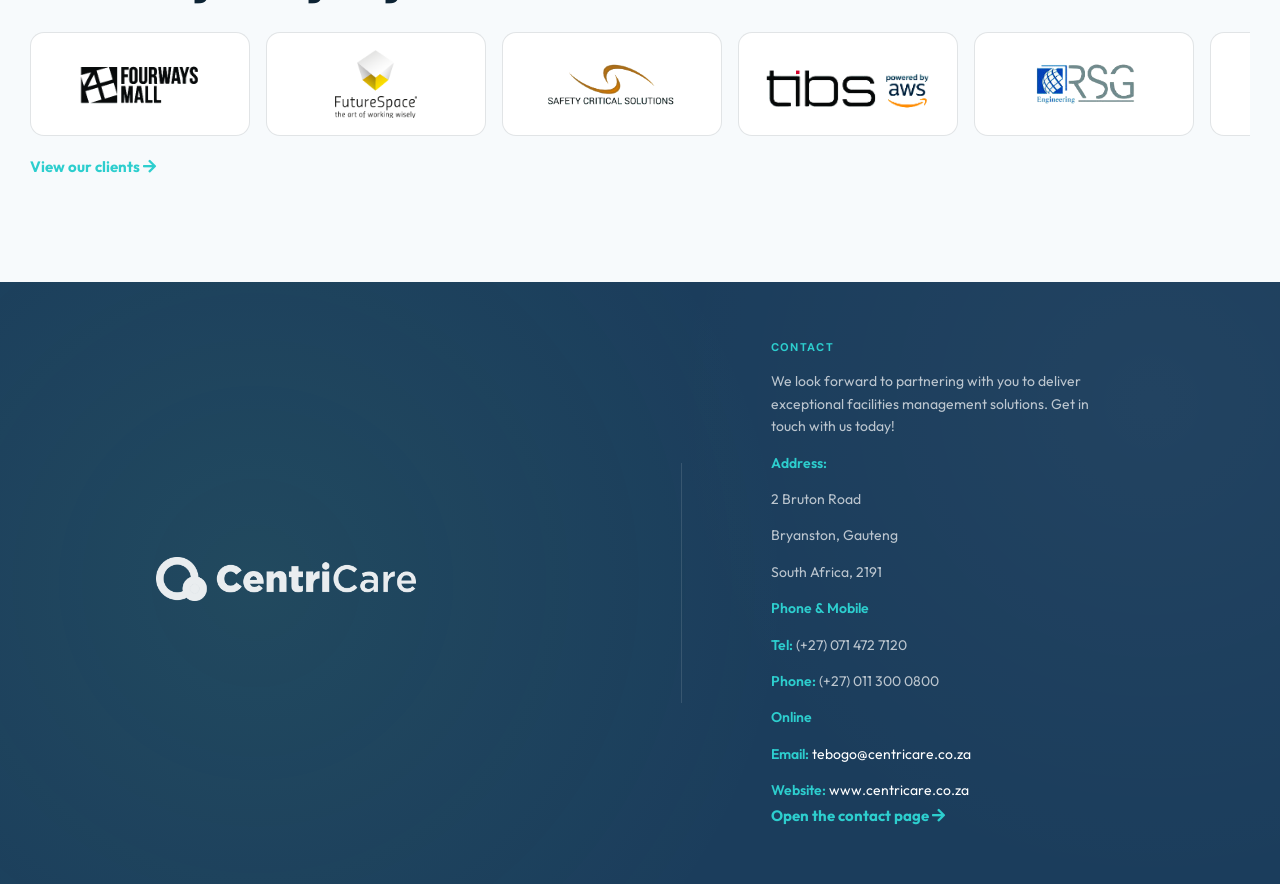
==== commit 9426c567: "update image v1" ====
--- a/index.html
+++ b/index.html
@@ -10,7 +10,7 @@
     <meta name="robots" content="index, follow">
     <link href="img/favicon.png" rel="icon">
     <link href="https://cdnjs.cloudflare.com/ajax/libs/font-awesome/5.10.0/css/all.min.css" rel="stylesheet">
-    <link href="css/pages.css?v=6" rel="stylesheet">
+    <link href="css/pages.css?v=7" rel="stylesheet">
     <style>
         @import url('https://fonts.googleapis.com/css2?family=Sora:wght@300;400;500;600;700;800&family=Outfit:wght@400;500;600;700&display=swap');
 
--- a/css/pages.css
+++ b/css/pages.css
@@ -1406,7 +1406,7 @@
     display: flex;
     flex-direction: column;
     justify-content: center;
-    background-image: linear-gradient(rgba(255, 255, 255, 0.75), rgba(255, 255, 255, 0.75)), url('../img/favicon.png');
+    background-image: linear-gradient(rgba(255, 255, 255, 0.9), rgba(255, 255, 255, 0.9)), url('../img/favicon.png');
     background-repeat: no-repeat;
     background-position: center;
     background-size: cover;
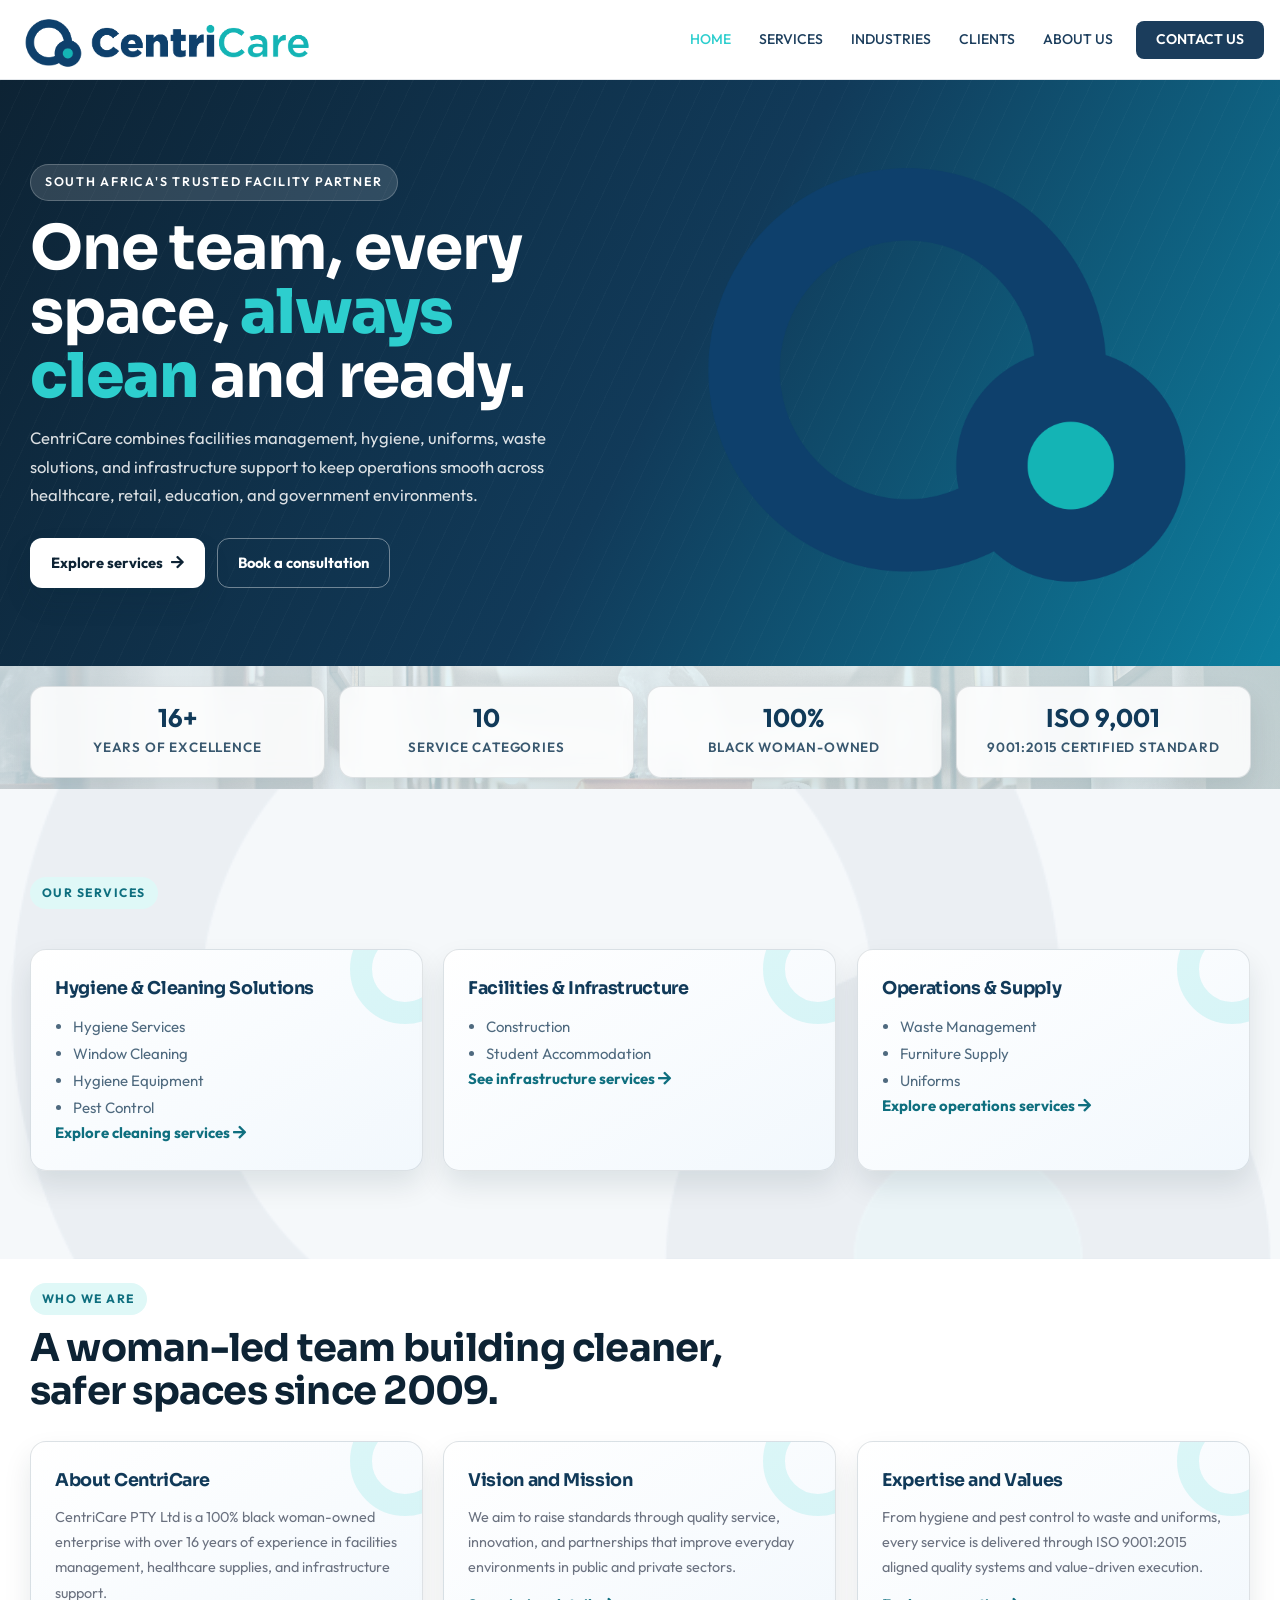
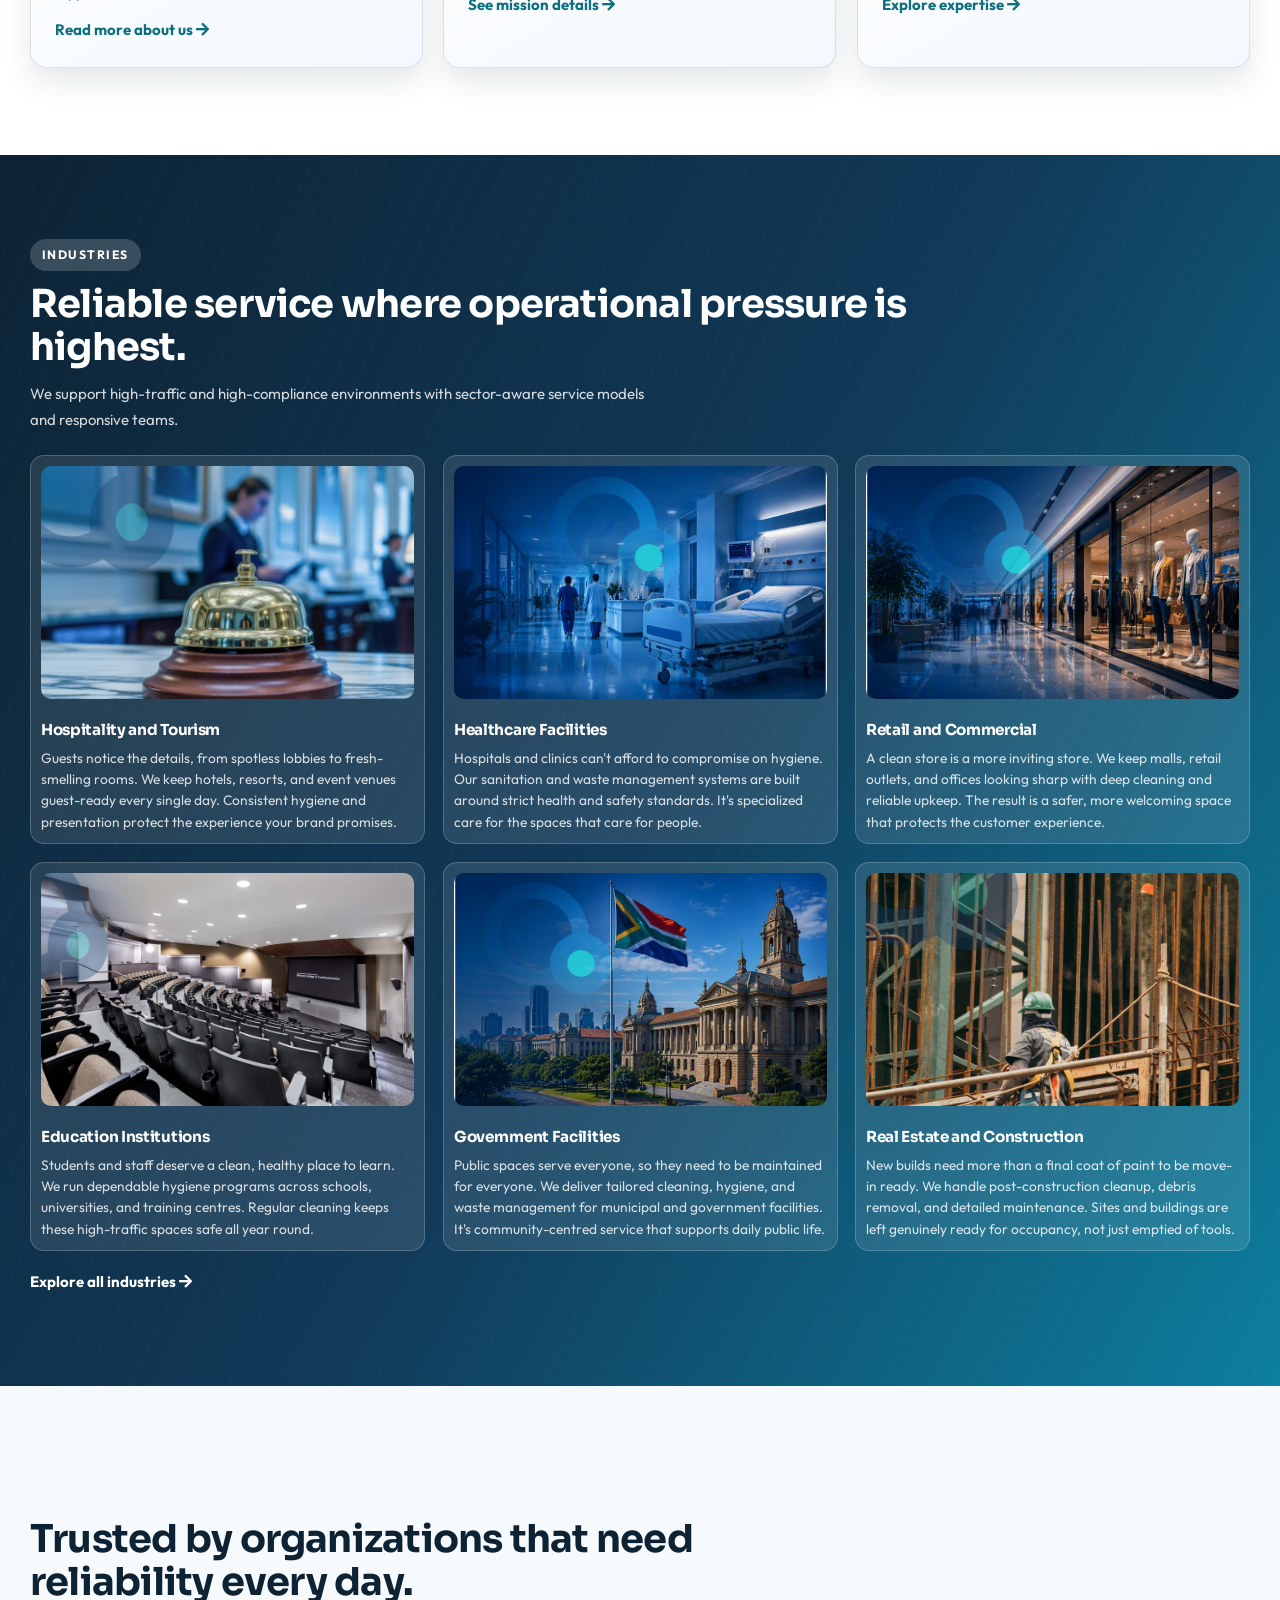
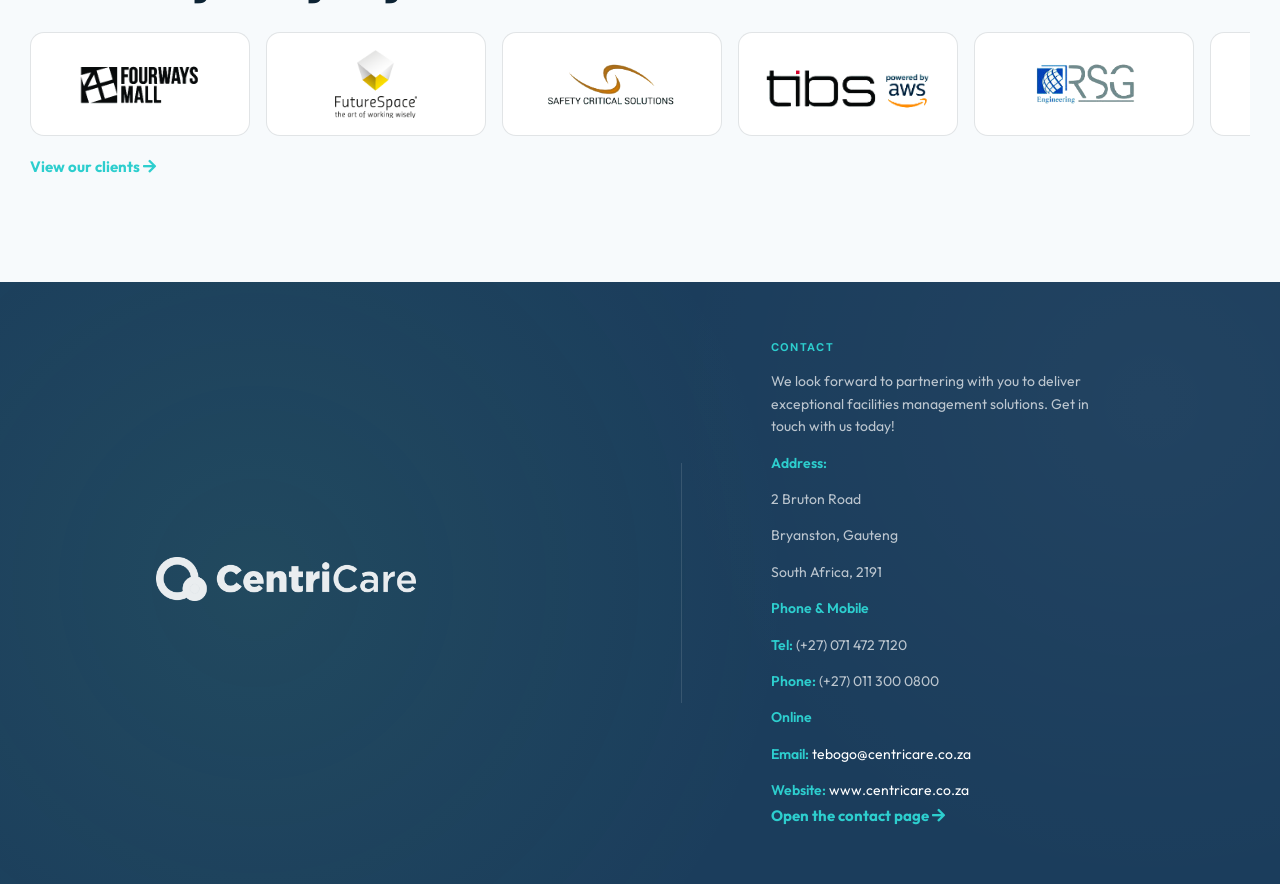
==== commit 6e0264a5: "update overlay v3" ====
--- a/index.html
+++ b/index.html
@@ -692,9 +692,9 @@
                     <article class="industry-card" data-animate="scale-in"><img src="img/industries/hotel.jpg" alt="Hospitality and tourism operations"><h3>Hospitality and Tourism</h3><p>Guests notice the details, from spotless lobbies to fresh-smelling rooms. We keep hotels, resorts, and event venues guest-ready every single day. Consistent hygiene and presentation protect the experience your brand promises.</p></article>
                     <article class="industry-card" data-animate="scale-in" style="animation-delay:0.08s;"><img src="img/industries/hospital.jpg" alt="Healthcare facilities"><h3>Healthcare Facilities</h3><p>Hospitals and clinics can't afford to compromise on hygiene. Our sanitation and waste management systems are built around strict health and safety standards. It's specialized care for the spaces that care for people.</p></article>
                     <article class="industry-card" data-animate="scale-in" style="animation-delay:0.16s;"><img src="img/industries/shop.jpg" alt="Retail environments"><h3>Retail and Commercial</h3><p>A clean store is a more inviting store. We keep malls, retail outlets, and offices looking sharp with deep cleaning and reliable upkeep. The result is a safer, more welcoming space that protects the customer experience.</p></article>
-                    <article class="industry-card" data-animate="scale-in" style="animation-delay:0.24s;"><img src="img/industries/aula.jpg" alt="Education institutions"><h3>Education Institutions</h3><p>Students and staff deserve a clean, healthy place to learn. We run dependable hygiene programs across schools, universities, and training centres. Regular cleaning keeps these high-traffic spaces safe all year round.</p></article>
+                    <article class="industry-card" data-animate="scale-in" style="animation-delay:0.24s;"><img src="img/industries/aula.png" alt="Education institutions"><h3>Education Institutions</h3><p>Students and staff deserve a clean, healthy place to learn. We run dependable hygiene programs across schools, universities, and training centres. Regular cleaning keeps these high-traffic spaces safe all year round.</p></article>
                     <article class="industry-card" data-animate="scale-in" style="animation-delay:0.32s;"><img src="img/industries/government.jpg" alt="Government facilities"><h3>Government Facilities</h3><p>Public spaces serve everyone, so they need to be maintained for everyone. We deliver tailored cleaning, hygiene, and waste management for municipal and government facilities. It's community-centred service that supports daily public life.</p></article>
-                    <article class="industry-card" data-animate="scale-in" style="animation-delay:0.4s;"><img src="img/services/construction.jpg" alt="Construction sites"><h3>Real Estate and Construction</h3><p>New builds need more than a final coat of paint to be move-in ready. We handle post-construction cleanup, debris removal, and detailed maintenance. Sites and buildings are left genuinely ready for occupancy, not just emptied of tools.</p></article>
+                    <article class="industry-card" data-animate="scale-in" style="animation-delay:0.4s;"><img src="img/services/construction3.jpg" alt="Construction sites"><h3>Real Estate and Construction</h3><p>New builds need more than a final coat of paint to be move-in ready. We handle post-construction cleanup, debris removal, and detailed maintenance. Sites and buildings are left genuinely ready for occupancy, not just emptied of tools.</p></article>
                 </div>
 
                 <p style="margin-top:18px;"><a href="industries" class="text-white text-decoration-none fw-bold">Explore all industries <i class="fas fa-arrow-right"></i></a></p>
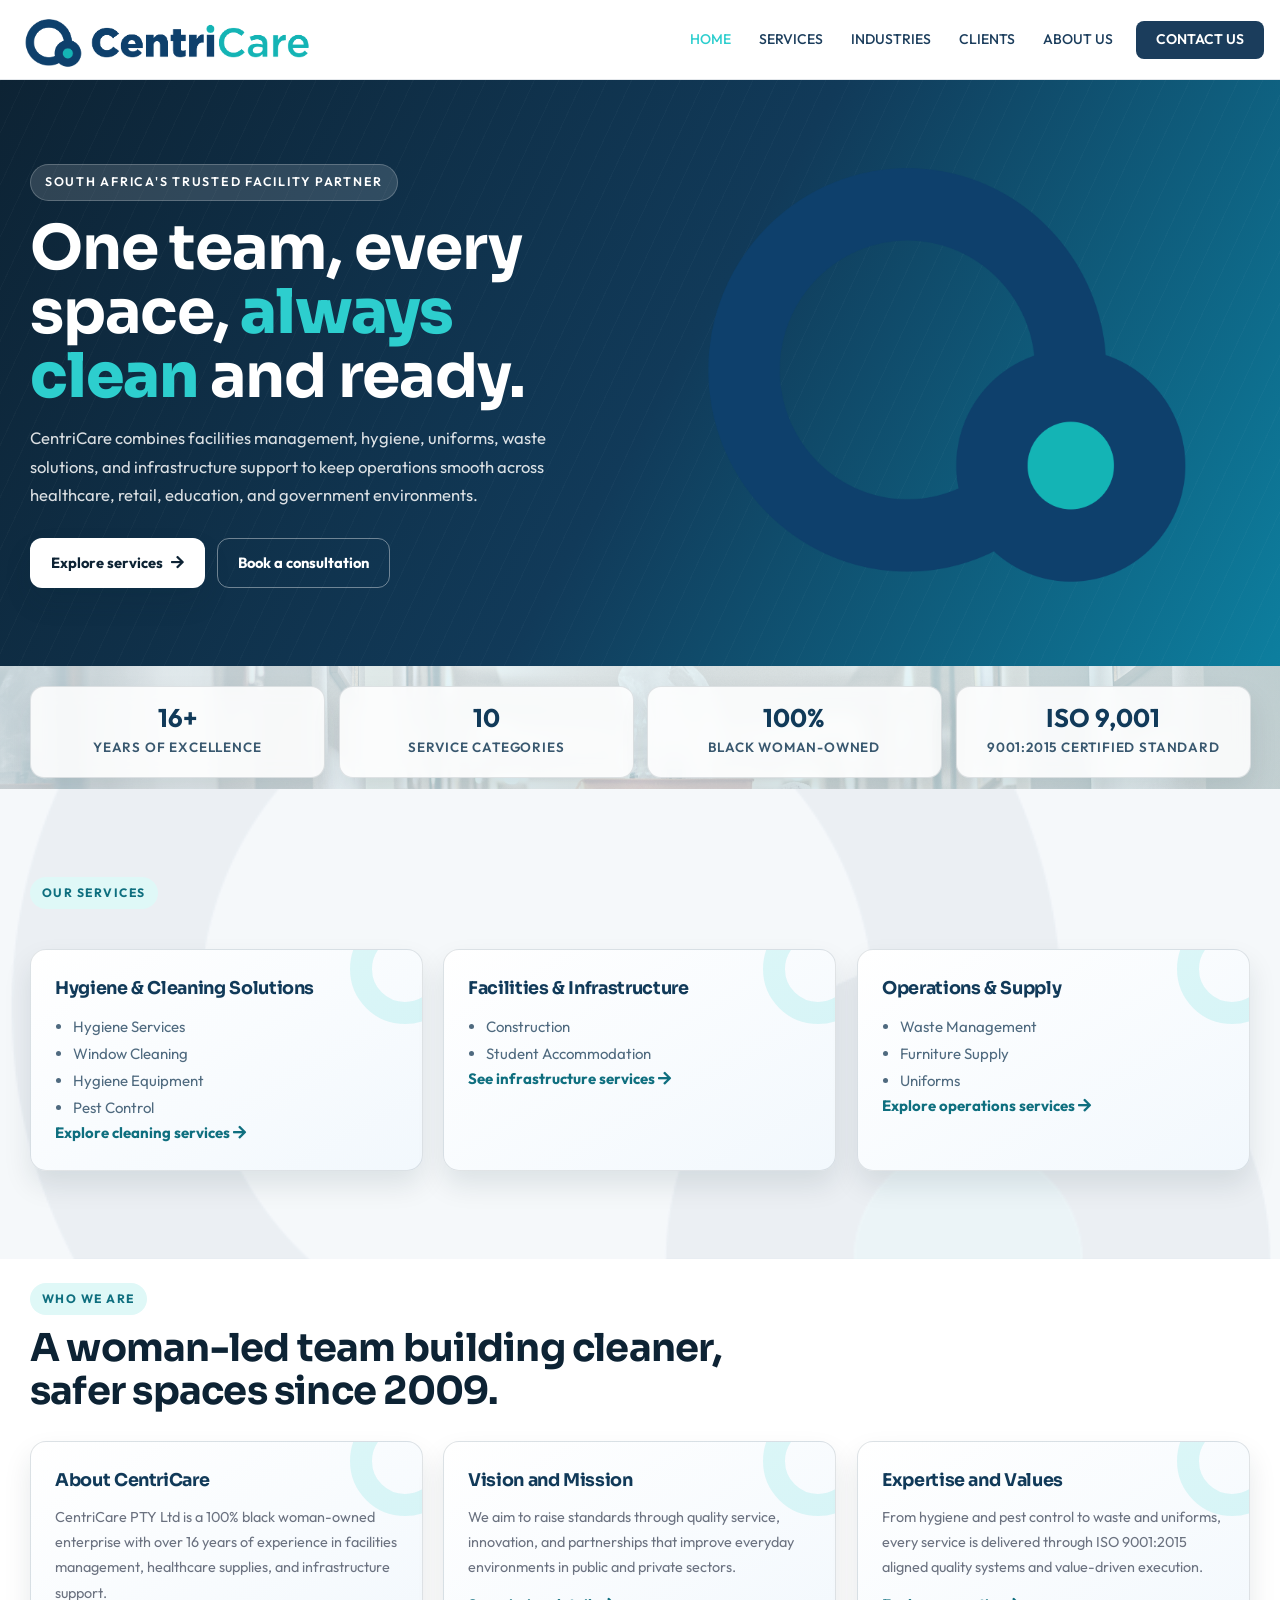
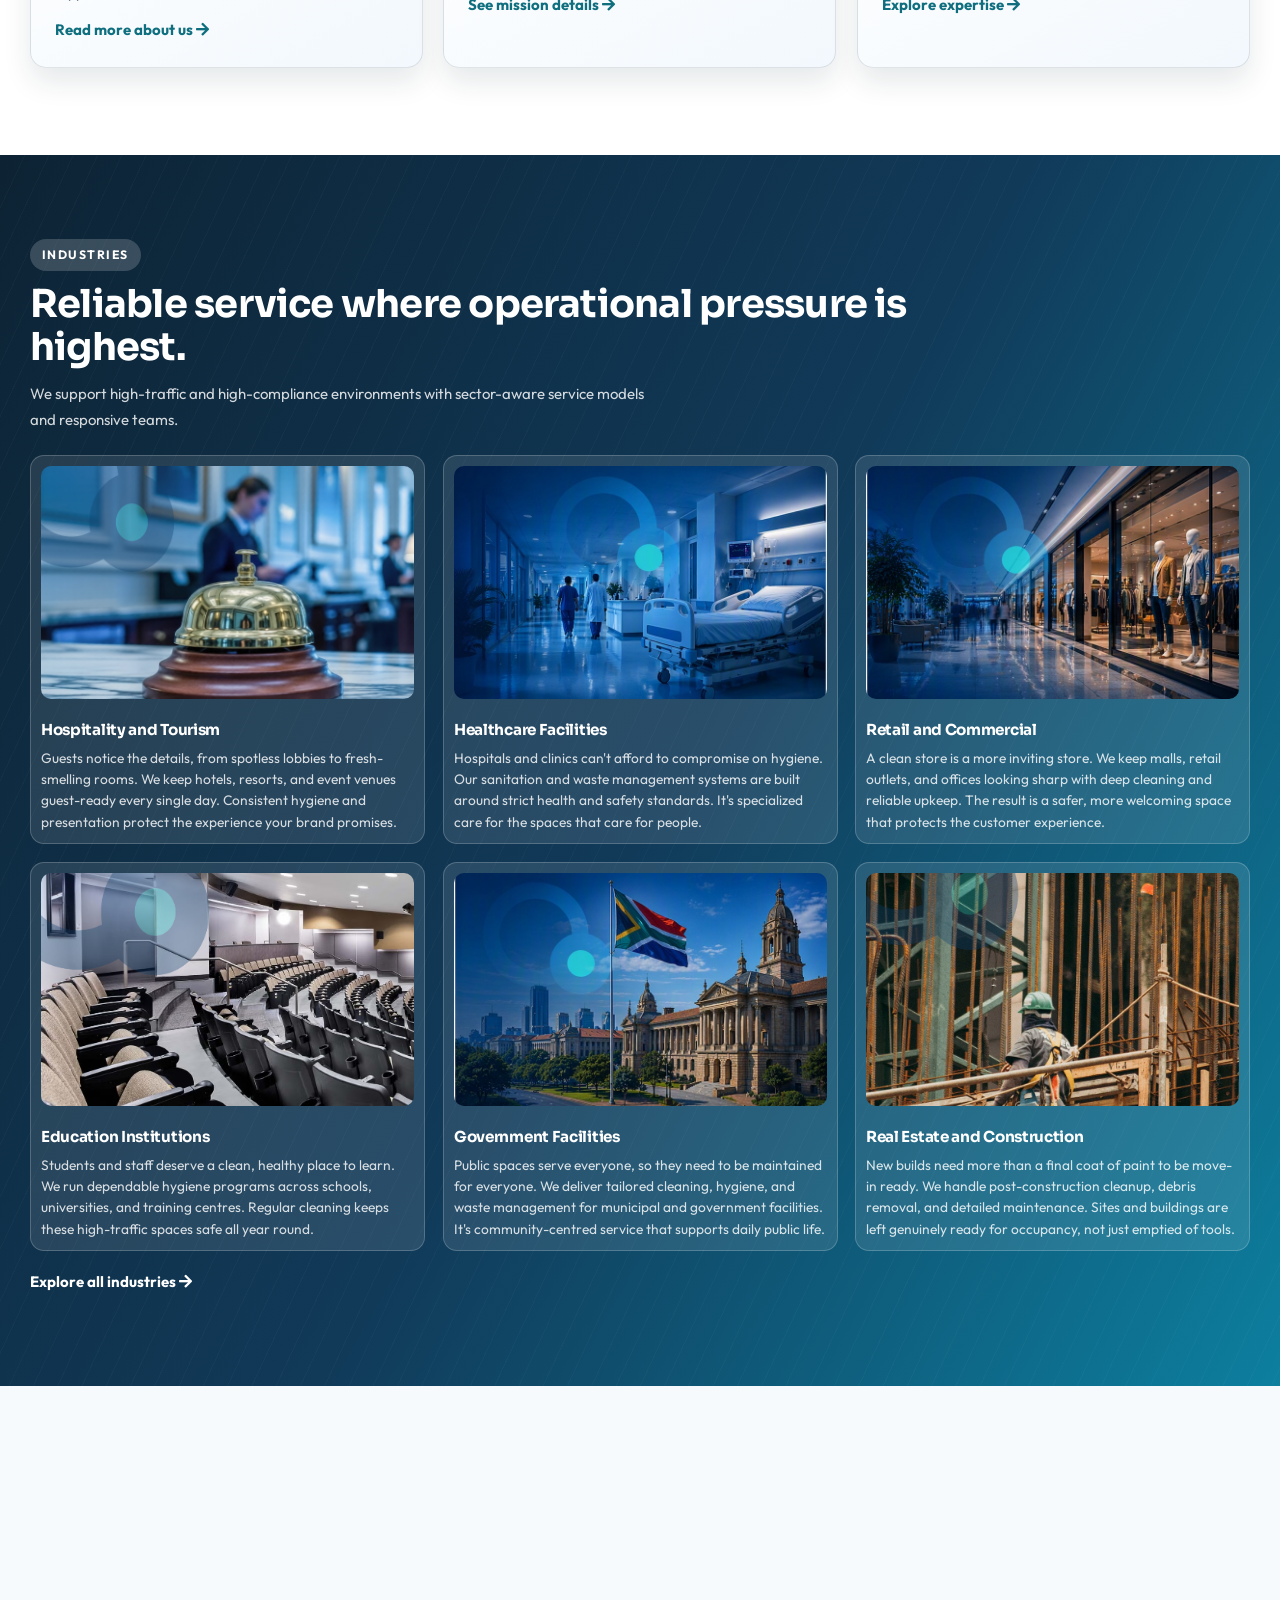
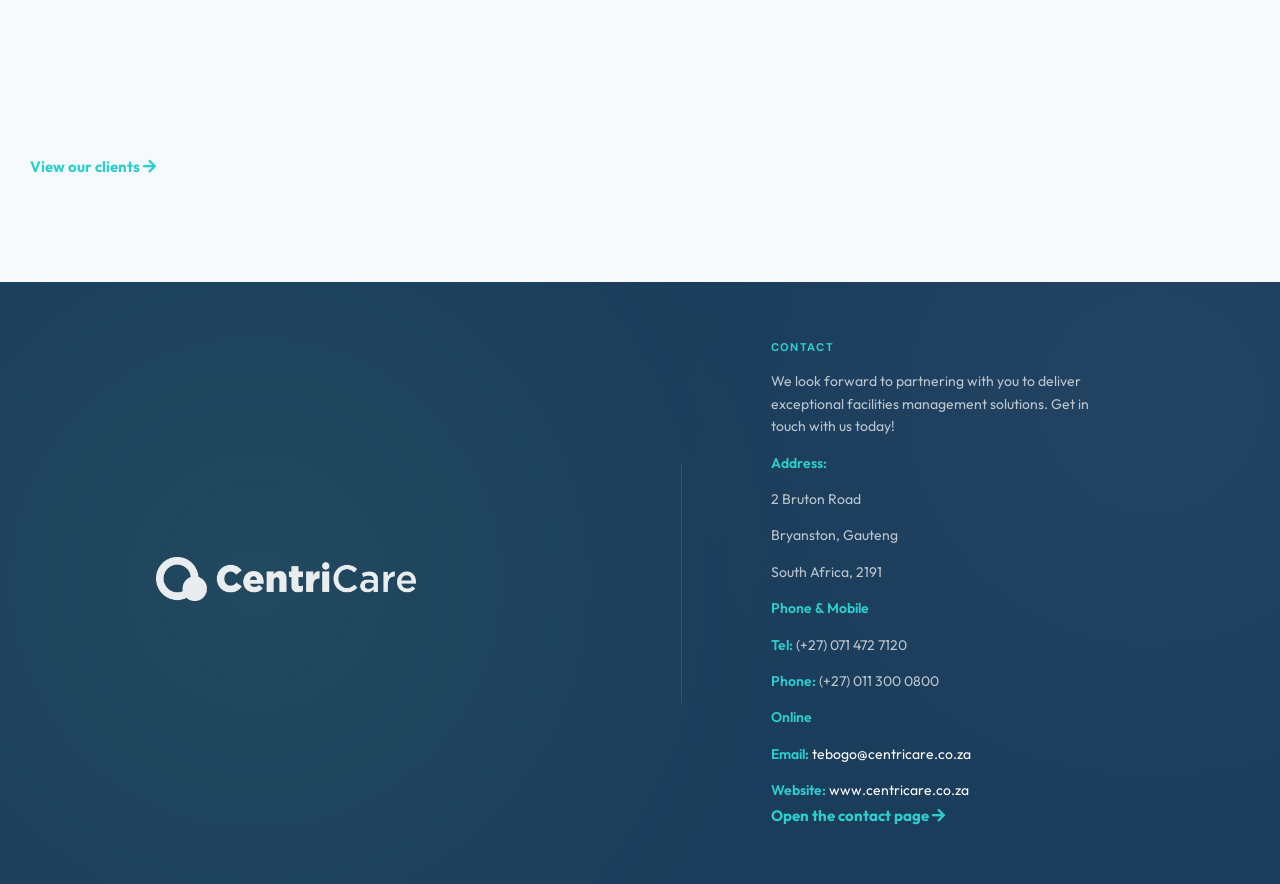
==== commit e170d591: "update overlay v5" ====
--- a/index.html
+++ b/index.html
@@ -8,7 +8,7 @@
     <meta name="title" content="CentriCare | Facilities Management & Cleaning Services South Africa">
     <meta name="description" content="CentriCare provides facilities management, hygiene services, waste management, uniforms, and supply solutions in South Africa.">
     <meta name="robots" content="index, follow">
-    <link href="img/favicon.png" rel="icon">
+    <link href="img/favicon.png?v=2" rel="icon">
     <link href="https://cdnjs.cloudflare.com/ajax/libs/font-awesome/5.10.0/css/all.min.css" rel="stylesheet">
     <link href="css/pages.css?v=7" rel="stylesheet">
     <style>
@@ -290,11 +290,11 @@
         }
 
         .home-merge--services::before {
-            background-image: url('img/services/clean_3.jpg');
+            background-image: url('img/services/clean_3.jpg?v=2');
         }
 
         .home-merge--partners::before {
-            background-image: url('img/clients/clean_3.jpg');
+            background-image: url('img/clients/clean_3.jpg?v=2');
         }
 
         .home-section {
@@ -322,15 +322,15 @@
         }
 
         .home-section--services::before {
-            /* background-image: url('img/services/clean_4.jpg'); */
-            background-image: linear-gradient(rgba(255, 255, 255, 0.75), rgba(255, 255, 255, 0.75)), url('../img/favicon.png');
+            /* background-image: url('img/services/clean_4.jpg?v=2'); */
+            background-image: linear-gradient(rgba(255, 255, 255, 0.75), rgba(255, 255, 255, 0.75)), url('../img/favicon.png?v=2');
             background-repeat: no-repeat;
             background-position: center;
             background-size: cover;
         }
 
         .home-section--about::before {
-            /* background-image: url('img/services/clean_2.jpg'); */
+            /* background-image: url('img/services/clean_2.jpg?v=2'); */
         }
 
         .home-section--services .home-shell,
@@ -553,7 +553,7 @@
 <body class="cc-storefront cc-home-reinvent">
     <nav class="cc-nav">
         <a href="index" class="cc-nav__brand">
-            <img src="./img/CentriCare-logo.png" alt="CentriCare Logo" class="cc-nav__logo">
+            <img src="./img/CentriCare-logo.png?v=2" alt="CentriCare Logo" class="cc-nav__logo">
         </a>
         <button class="cc-nav__toggle" id="navToggle" aria-label="Toggle menu" aria-expanded="false">
             <span></span><span></span><span></span>
@@ -584,7 +584,7 @@
                 </div>
             </div>
 
-            <div class="home-hero__visual" data-animate="fade-left" style="animation-delay:0.16s;background-image:url('img/favicon.png');background-size:contain;background-position:center;background-repeat:no-repeat;" aria-label="Facilities service preview">
+            <div class="home-hero__visual" data-animate="fade-left" style="animation-delay:0.16s;background-image:url('img/favicon.png?v=2');background-size:contain;background-position:center;background-repeat:no-repeat;" aria-label="Facilities service preview">
                 <!-- <div class="hero-visual__badge"><strong>Integrated delivery:</strong> Hygiene, facilities, operations, and supply</div> -->
             </div>
         </div>
@@ -689,12 +689,12 @@
                 </header>
 
                 <div class="industry-grid">
-                    <article class="industry-card" data-animate="scale-in"><img src="img/industries/hotel.jpg" alt="Hospitality and tourism operations"><h3>Hospitality and Tourism</h3><p>Guests notice the details, from spotless lobbies to fresh-smelling rooms. We keep hotels, resorts, and event venues guest-ready every single day. Consistent hygiene and presentation protect the experience your brand promises.</p></article>
-                    <article class="industry-card" data-animate="scale-in" style="animation-delay:0.08s;"><img src="img/industries/hospital.jpg" alt="Healthcare facilities"><h3>Healthcare Facilities</h3><p>Hospitals and clinics can't afford to compromise on hygiene. Our sanitation and waste management systems are built around strict health and safety standards. It's specialized care for the spaces that care for people.</p></article>
-                    <article class="industry-card" data-animate="scale-in" style="animation-delay:0.16s;"><img src="img/industries/shop.jpg" alt="Retail environments"><h3>Retail and Commercial</h3><p>A clean store is a more inviting store. We keep malls, retail outlets, and offices looking sharp with deep cleaning and reliable upkeep. The result is a safer, more welcoming space that protects the customer experience.</p></article>
-                    <article class="industry-card" data-animate="scale-in" style="animation-delay:0.24s;"><img src="img/industries/aula.png" alt="Education institutions"><h3>Education Institutions</h3><p>Students and staff deserve a clean, healthy place to learn. We run dependable hygiene programs across schools, universities, and training centres. Regular cleaning keeps these high-traffic spaces safe all year round.</p></article>
-                    <article class="industry-card" data-animate="scale-in" style="animation-delay:0.32s;"><img src="img/industries/government.jpg" alt="Government facilities"><h3>Government Facilities</h3><p>Public spaces serve everyone, so they need to be maintained for everyone. We deliver tailored cleaning, hygiene, and waste management for municipal and government facilities. It's community-centred service that supports daily public life.</p></article>
-                    <article class="industry-card" data-animate="scale-in" style="animation-delay:0.4s;"><img src="img/services/construction3.jpg" alt="Construction sites"><h3>Real Estate and Construction</h3><p>New builds need more than a final coat of paint to be move-in ready. We handle post-construction cleanup, debris removal, and detailed maintenance. Sites and buildings are left genuinely ready for occupancy, not just emptied of tools.</p></article>
+                    <article class="industry-card" data-animate="scale-in"><img src="img/industries/hotel.jpg?v=2" alt="Hospitality and tourism operations"><h3>Hospitality and Tourism</h3><p>Guests notice the details, from spotless lobbies to fresh-smelling rooms. We keep hotels, resorts, and event venues guest-ready every single day. Consistent hygiene and presentation protect the experience your brand promises.</p></article>
+                    <article class="industry-card" data-animate="scale-in" style="animation-delay:0.08s;"><img src="img/industries/hospital.jpg?v=2" alt="Healthcare facilities"><h3>Healthcare Facilities</h3><p>Hospitals and clinics can't afford to compromise on hygiene. Our sanitation and waste management systems are built around strict health and safety standards. It's specialized care for the spaces that care for people.</p></article>
+                    <article class="industry-card" data-animate="scale-in" style="animation-delay:0.16s;"><img src="img/industries/shop.jpg?v=2" alt="Retail environments"><h3>Retail and Commercial</h3><p>A clean store is a more inviting store. We keep malls, retail outlets, and offices looking sharp with deep cleaning and reliable upkeep. The result is a safer, more welcoming space that protects the customer experience.</p></article>
+                    <article class="industry-card" data-animate="scale-in" style="animation-delay:0.24s;"><img src="img/industries/aula.png?v=2" alt="Education institutions"><h3>Education Institutions</h3><p>Students and staff deserve a clean, healthy place to learn. We run dependable hygiene programs across schools, universities, and training centres. Regular cleaning keeps these high-traffic spaces safe all year round.</p></article>
+                    <article class="industry-card" data-animate="scale-in" style="animation-delay:0.32s;"><img src="img/industries/government.jpg?v=2" alt="Government facilities"><h3>Government Facilities</h3><p>Public spaces serve everyone, so they need to be maintained for everyone. We deliver tailored cleaning, hygiene, and waste management for municipal and government facilities. It's community-centred service that supports daily public life.</p></article>
+                    <article class="industry-card" data-animate="scale-in" style="animation-delay:0.4s;"><img src="img/services/construction3.jpg?v=2" alt="Construction sites"><h3>Real Estate and Construction</h3><p>New builds need more than a final coat of paint to be move-in ready. We handle post-construction cleanup, debris removal, and detailed maintenance. Sites and buildings are left genuinely ready for occupancy, not just emptied of tools.</p></article>
                 </div>
 
                 <p style="margin-top:18px;"><a href="industries" class="text-white text-decoration-none fw-bold">Explore all industries <i class="fas fa-arrow-right"></i></a></p>
@@ -711,24 +711,24 @@
 
             <div class="clients-carousel" data-animate="slide-up">
                 <div class="clients-track">
-                    <div class="client-tile"><img src="./img/clients/img55.jpg" alt="Fourways Mall logo"></div>
-                    <div class="client-tile"><img src="./img/clients/img56.jpg" alt="Future Space logo"></div>
-                    <div class="client-tile"><img src="./img/clients/img57.jpg" alt="Safety Critical Solutions logo"></div>
-                    <div class="client-tile"><img src="./img/clients/img58.jpg" alt="Tibs logo"></div>
-                    <div class="client-tile"><img src="./img/clients/img59.jpg" alt="RSG Engineering logo"></div>
-                    <div class="client-tile"><img src="./img/clients/img60.jpg" alt="Dirt Diggers logo"></div>
-                    <div class="client-tile"><img src="./img/clients/smu.jpg" alt="SMU logo"></div>
-                    <div class="client-tile"><img src="./img/clients/verb.jpg" alt="Verb logo"></div>
+                    <div class="client-tile"><img src="./img/clients/img55.jpg?v=2" alt="Fourways Mall logo"></div>
+                    <div class="client-tile"><img src="./img/clients/img56.jpg?v=2" alt="Future Space logo"></div>
+                    <div class="client-tile"><img src="./img/clients/img57.jpg?v=2" alt="Safety Critical Solutions logo"></div>
+                    <div class="client-tile"><img src="./img/clients/img58.jpg?v=2" alt="Tibs logo"></div>
+                    <div class="client-tile"><img src="./img/clients/img59.jpg?v=2" alt="RSG Engineering logo"></div>
+                    <div class="client-tile"><img src="./img/clients/img60.jpg?v=2" alt="Dirt Diggers logo"></div>
+                    <div class="client-tile"><img src="./img/clients/smu.jpg?v=2" alt="SMU logo"></div>
+                    <div class="client-tile"><img src="./img/clients/verb.jpg?v=2" alt="Verb logo"></div>
                 </div>
                 <!-- <div class="clients-track clients-track--clone" aria-hidden="true">
-                    <div class="client-tile"><img src="./img/clients/img55.jpg" alt=""></div>
-                    <div class="client-tile"><img src="./img/clients/img56.jpg" alt=""></div>
-                    <div class="client-tile"><img src="./img/clients/img57.jpg" alt=""></div>
-                    <div class="client-tile"><img src="./img/clients/img58.jpg" alt=""></div>
-                    <div class="client-tile"><img src="./img/clients/img59.jpg" alt=""></div>
-                    <div class="client-tile"><img src="./img/clients/img60.jpg" alt=""></div>
-                    <div class="client-tile"><img src="./img/clients/smu.jpg" alt=""></div>
-                    <div class="client-tile"><img src="./img/clients/verb.jpg" alt=""></div>
+                    <div class="client-tile"><img src="./img/clients/img55.jpg?v=2" alt=""></div>
+                    <div class="client-tile"><img src="./img/clients/img56.jpg?v=2" alt=""></div>
+                    <div class="client-tile"><img src="./img/clients/img57.jpg?v=2" alt=""></div>
+                    <div class="client-tile"><img src="./img/clients/img58.jpg?v=2" alt=""></div>
+                    <div class="client-tile"><img src="./img/clients/img59.jpg?v=2" alt=""></div>
+                    <div class="client-tile"><img src="./img/clients/img60.jpg?v=2" alt=""></div>
+                    <div class="client-tile"><img src="./img/clients/smu.jpg?v=2" alt=""></div>
+                    <div class="client-tile"><img src="./img/clients/verb.jpg?v=2" alt=""></div>
                 </div> -->
             </div>
 
@@ -741,7 +741,7 @@
             <div class="row align-items-center">
                 <div class="col-md-6">
                     <div class="logo-container">
-                        <img src="./img/CentriCare-logo-inverse.png" alt="CentriCare Logo White" width="100%">
+                        <img src="./img/CentriCare-logo-inverse.png?v=2" alt="CentriCare Logo White" width="100%">
                     </div>
                 </div>
 
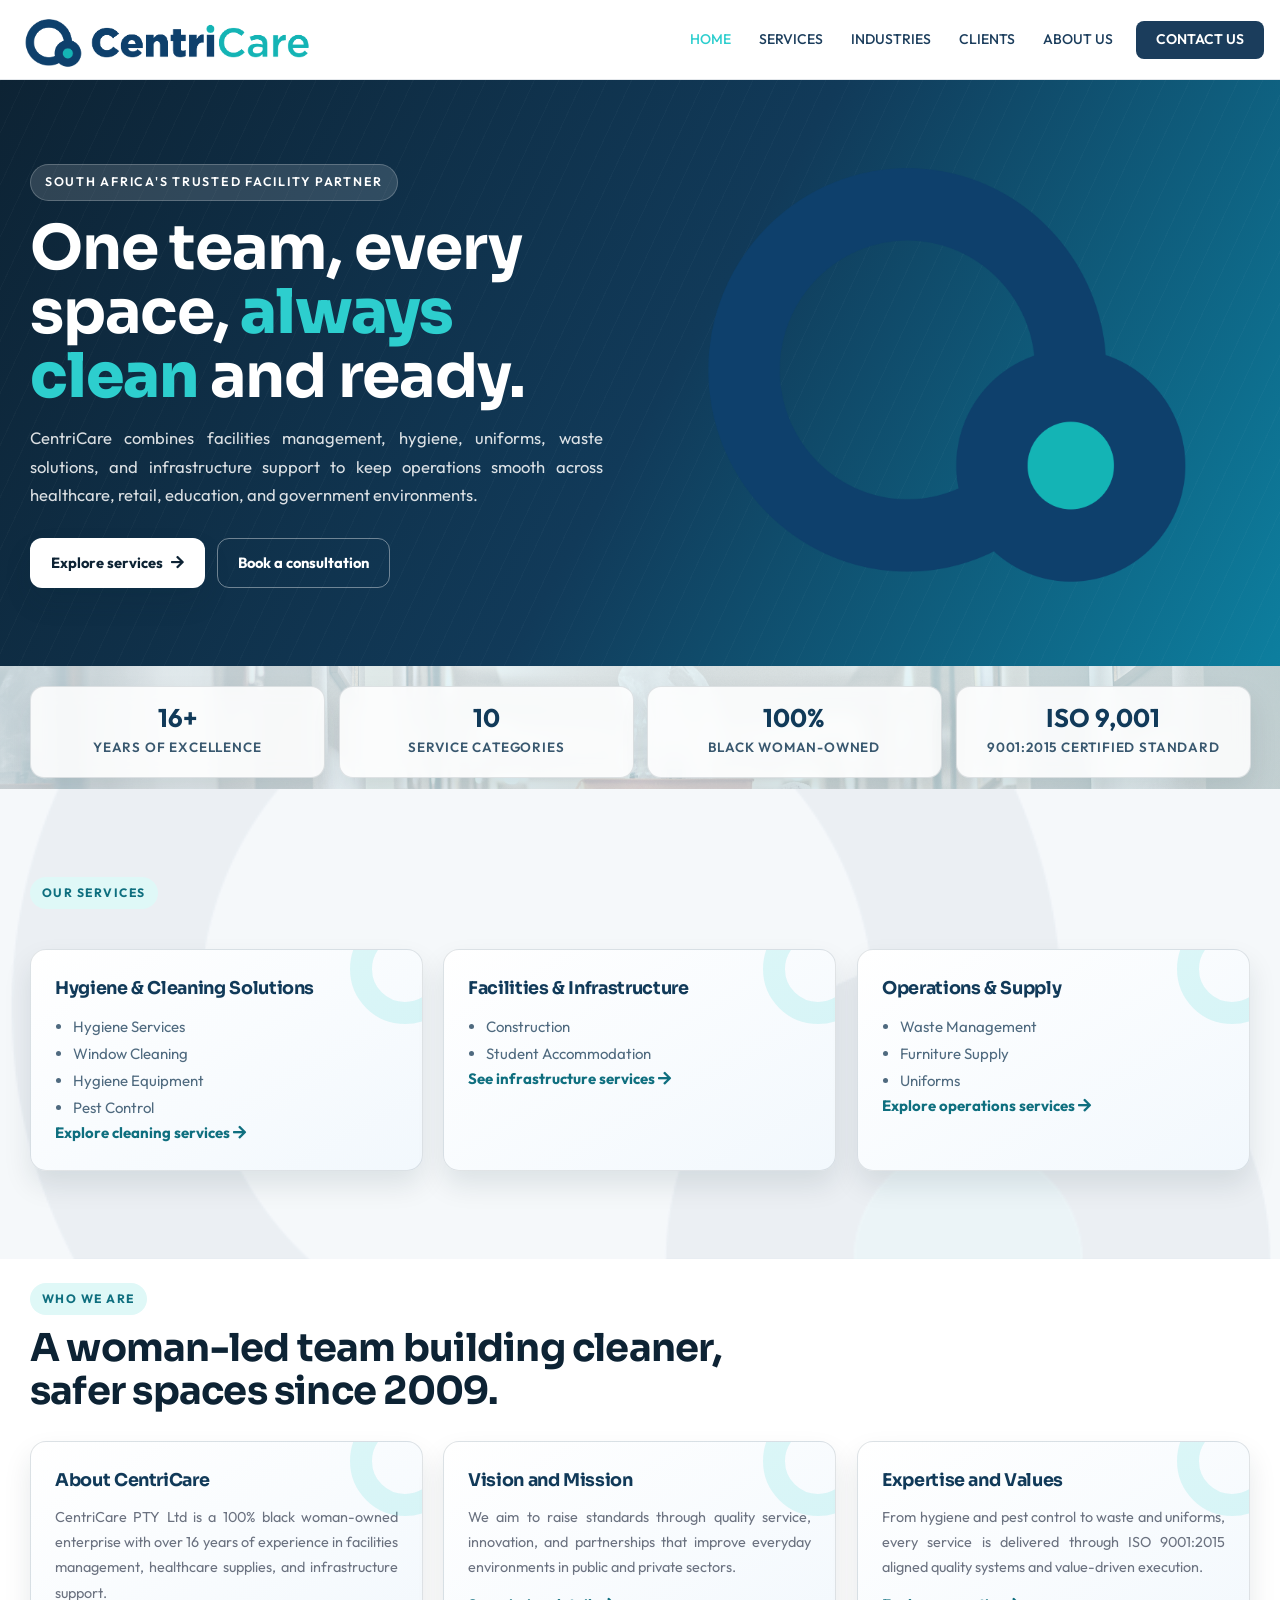
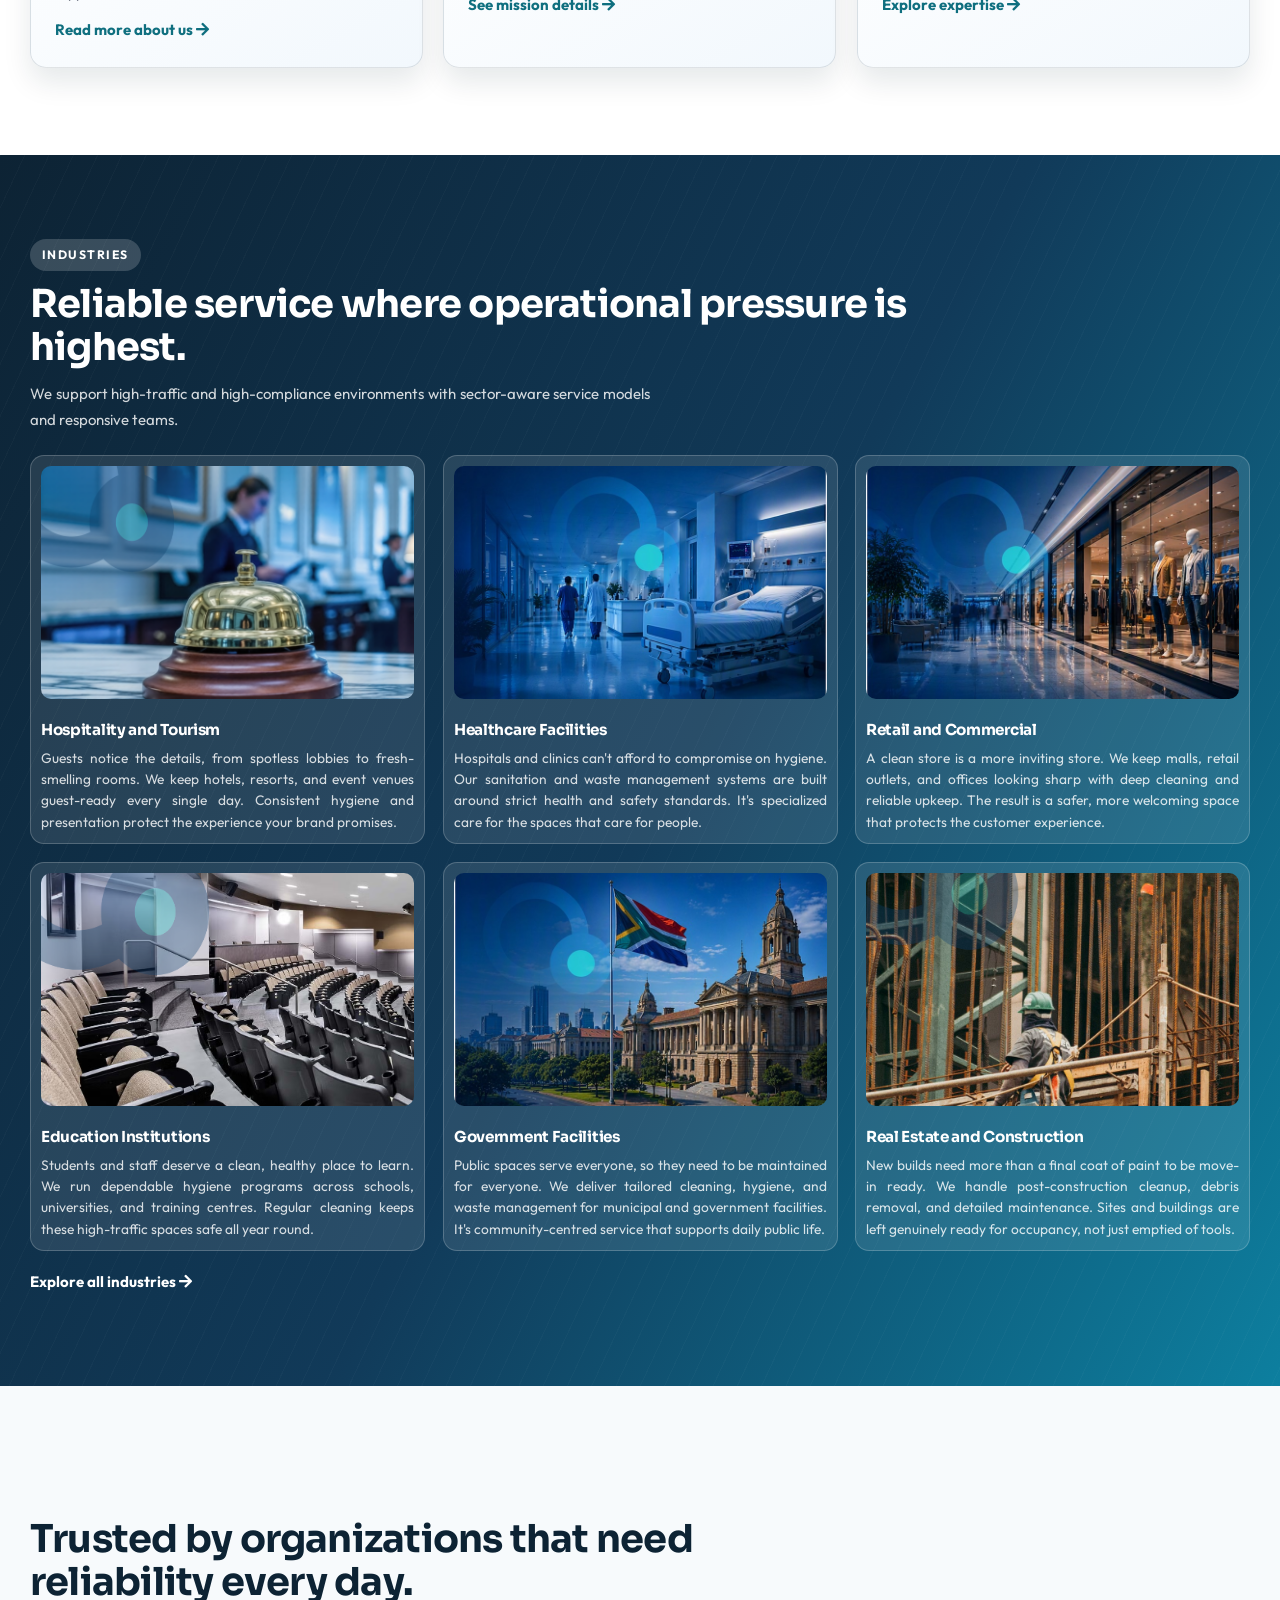
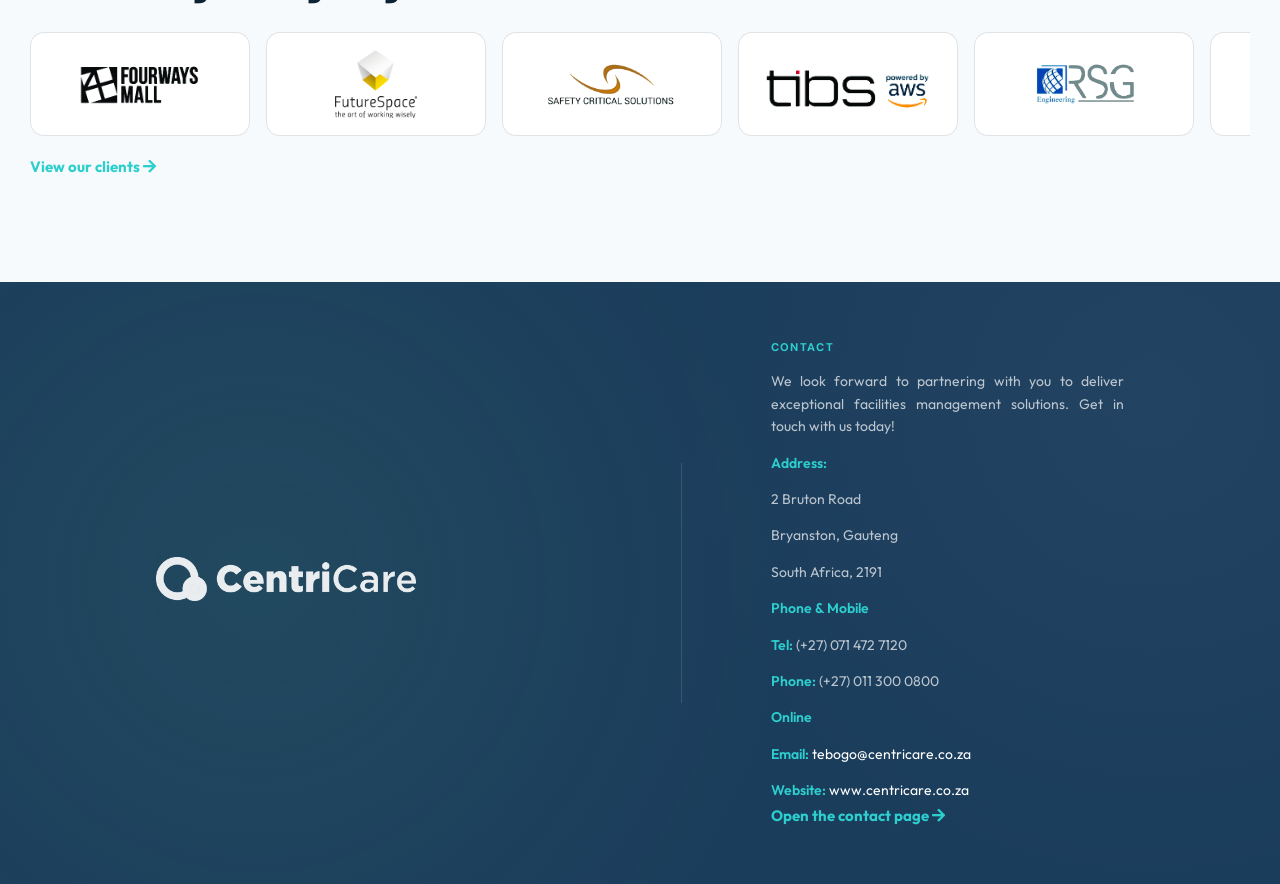
==== commit c18aff19: "justift the text" ====
--- a/index.html
+++ b/index.html
@@ -36,7 +36,8 @@
         }
 
         .cc-home-reinvent p {
-            text-align: left;
+            text-align: justify;
+            
         }
 
         .home-shell {
@@ -719,8 +720,6 @@
                     <div class="client-tile"><img src="./img/clients/img60.jpg?v=2" alt="Dirt Diggers logo"></div>
                     <div class="client-tile"><img src="./img/clients/smu.jpg?v=2" alt="SMU logo"></div>
                     <div class="client-tile"><img src="./img/clients/verb.jpg?v=2" alt="Verb logo"></div>
-                </div>
-                <!-- <div class="clients-track clients-track--clone" aria-hidden="true">
                     <div class="client-tile"><img src="./img/clients/img55.jpg?v=2" alt=""></div>
                     <div class="client-tile"><img src="./img/clients/img56.jpg?v=2" alt=""></div>
                     <div class="client-tile"><img src="./img/clients/img57.jpg?v=2" alt=""></div>
@@ -729,7 +728,7 @@
                     <div class="client-tile"><img src="./img/clients/img60.jpg?v=2" alt=""></div>
                     <div class="client-tile"><img src="./img/clients/smu.jpg?v=2" alt=""></div>
                     <div class="client-tile"><img src="./img/clients/verb.jpg?v=2" alt=""></div>
-                </div> -->
+                </div>
             </div>
 
             <p style="margin-top:18px;"><a class="fw-bold text-teal text-decoration-none" href="clients">View our clients <i class="fas fa-arrow-right"></i></a></p>
--- a/css/pages.css
+++ b/css/pages.css
@@ -1454,6 +1454,7 @@
 }
 
 .page-split--clients .clients-carousel {
+    --cc-clients-gap: 14px;
     display: flex;
     gap: 0;
     width: 100%;
@@ -1462,14 +1463,15 @@
 
 .page-split--clients .clients-track {
     display: flex;
-    gap: 14px;
+    gap: var(--cc-clients-gap);
     width: max-content;
     flex-shrink: 0;
     animation: ccClientsPageLoop 24s linear infinite;
 }
 
-.page-split--clients .clients-track--clone {
-    animation-delay: -12s;
+.page-split--clients .clients-track__group {
+    display: flex;
+    gap: var(--cc-clients-gap);
 }
 
 .page-split--clients .client-logo-tile {
@@ -1485,7 +1487,7 @@
 
 @keyframes ccClientsPageLoop {
     from { transform: translateX(0); }
-    to { transform: translateX(-100%); }
+    to { transform: translateX(calc(-50% - (var(--cc-clients-gap) / 2))); }
 }
 
 .page-split--full {
@@ -2385,8 +2387,7 @@
 }
 
 @media (prefers-reduced-motion: reduce) {
-    .page-split--clients .clients-track,
-    .page-split--clients .clients-track--clone {
+    .page-split--clients .clients-track {
         animation: none !important;
         transform: none !important;
     }
@@ -3183,4 +3184,3 @@
   transition: gap 0.2s;
 }
 .svc-back-link:hover { gap: 10px; color: var(--svc-color, var(--cc-teal)); }
-
